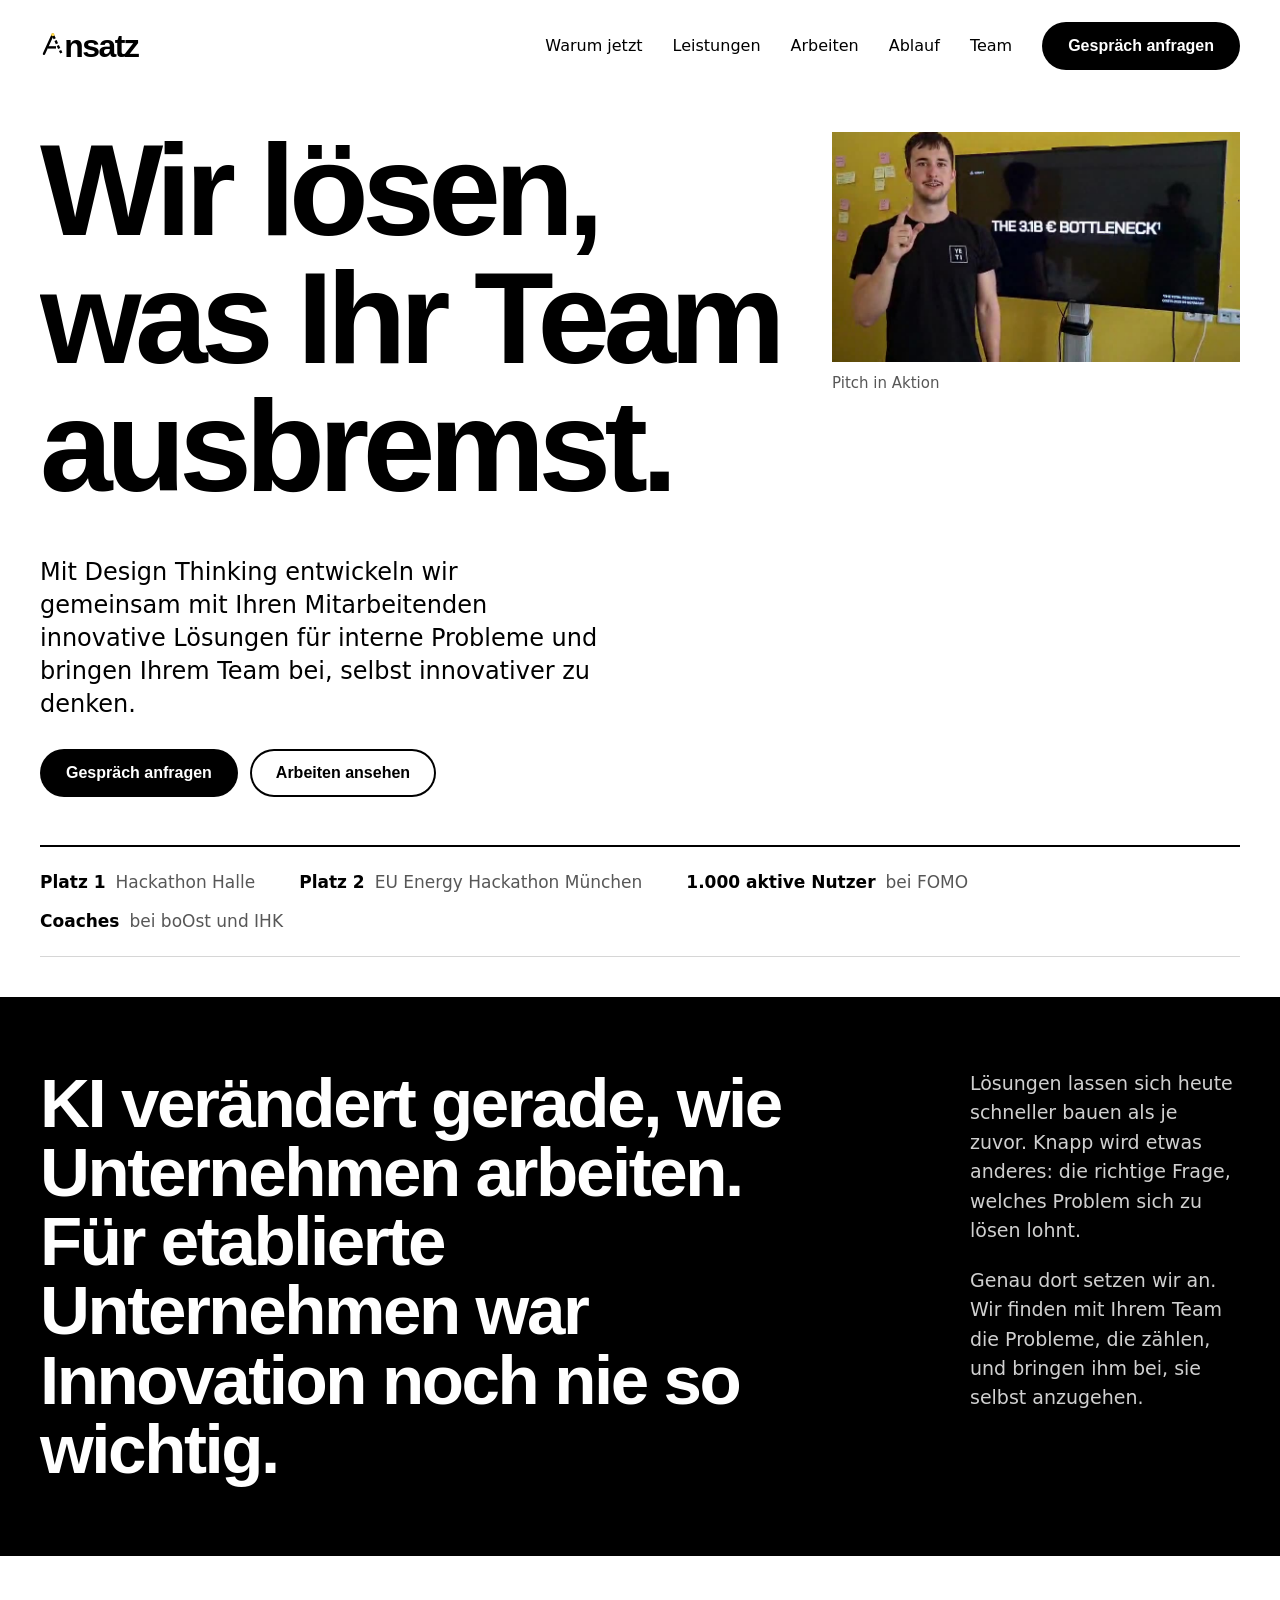
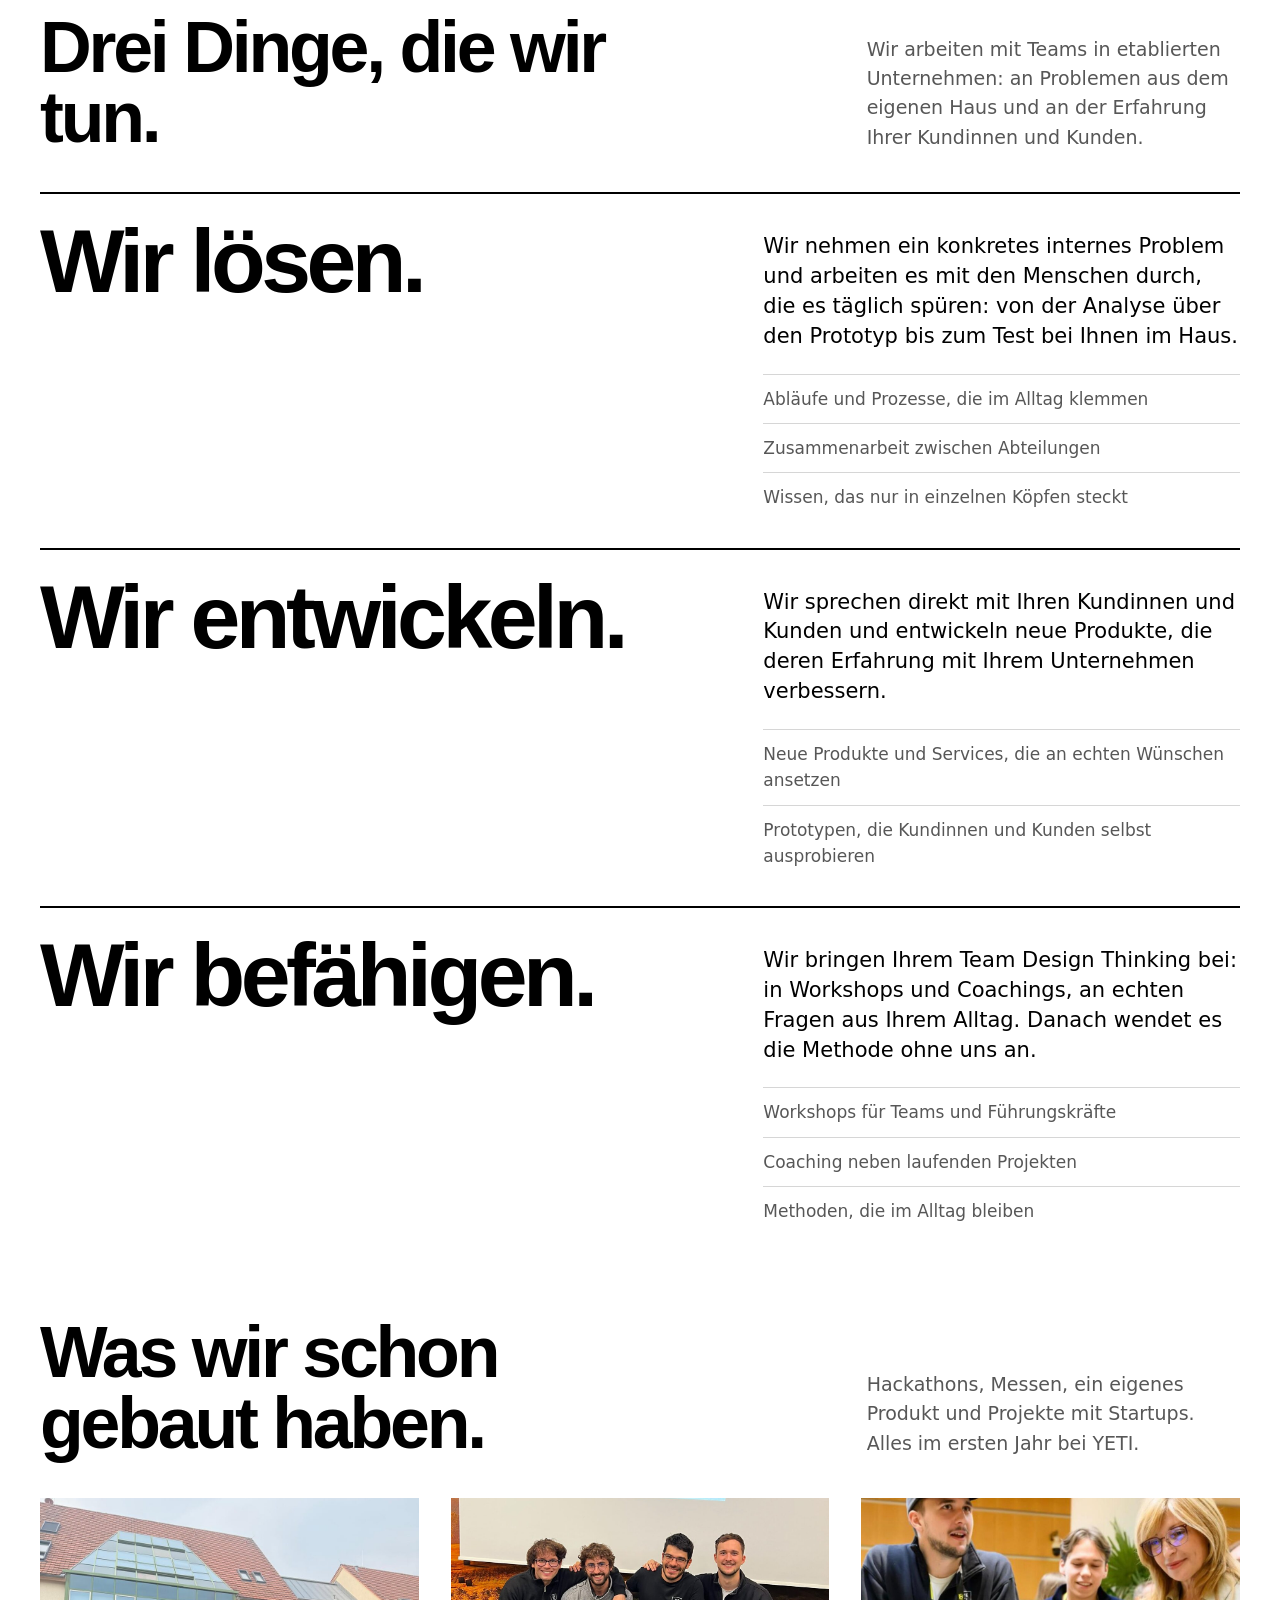
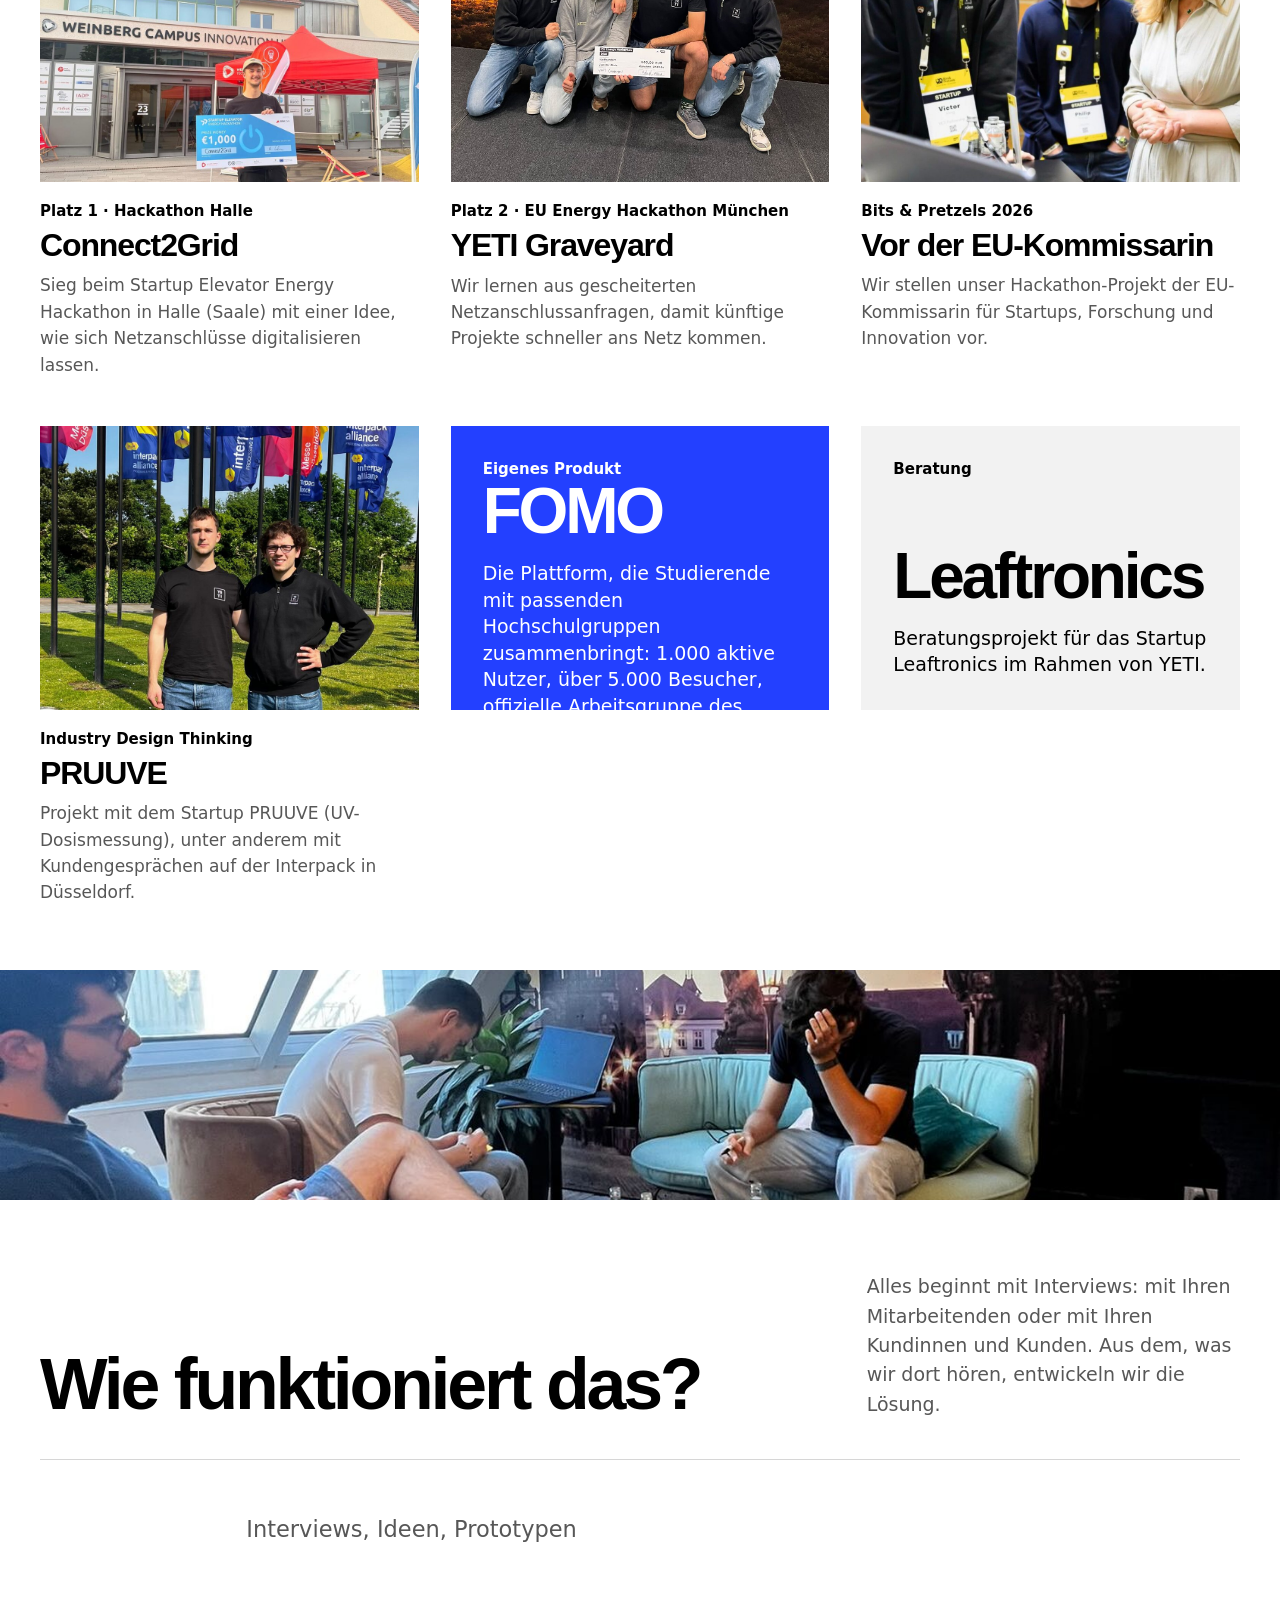
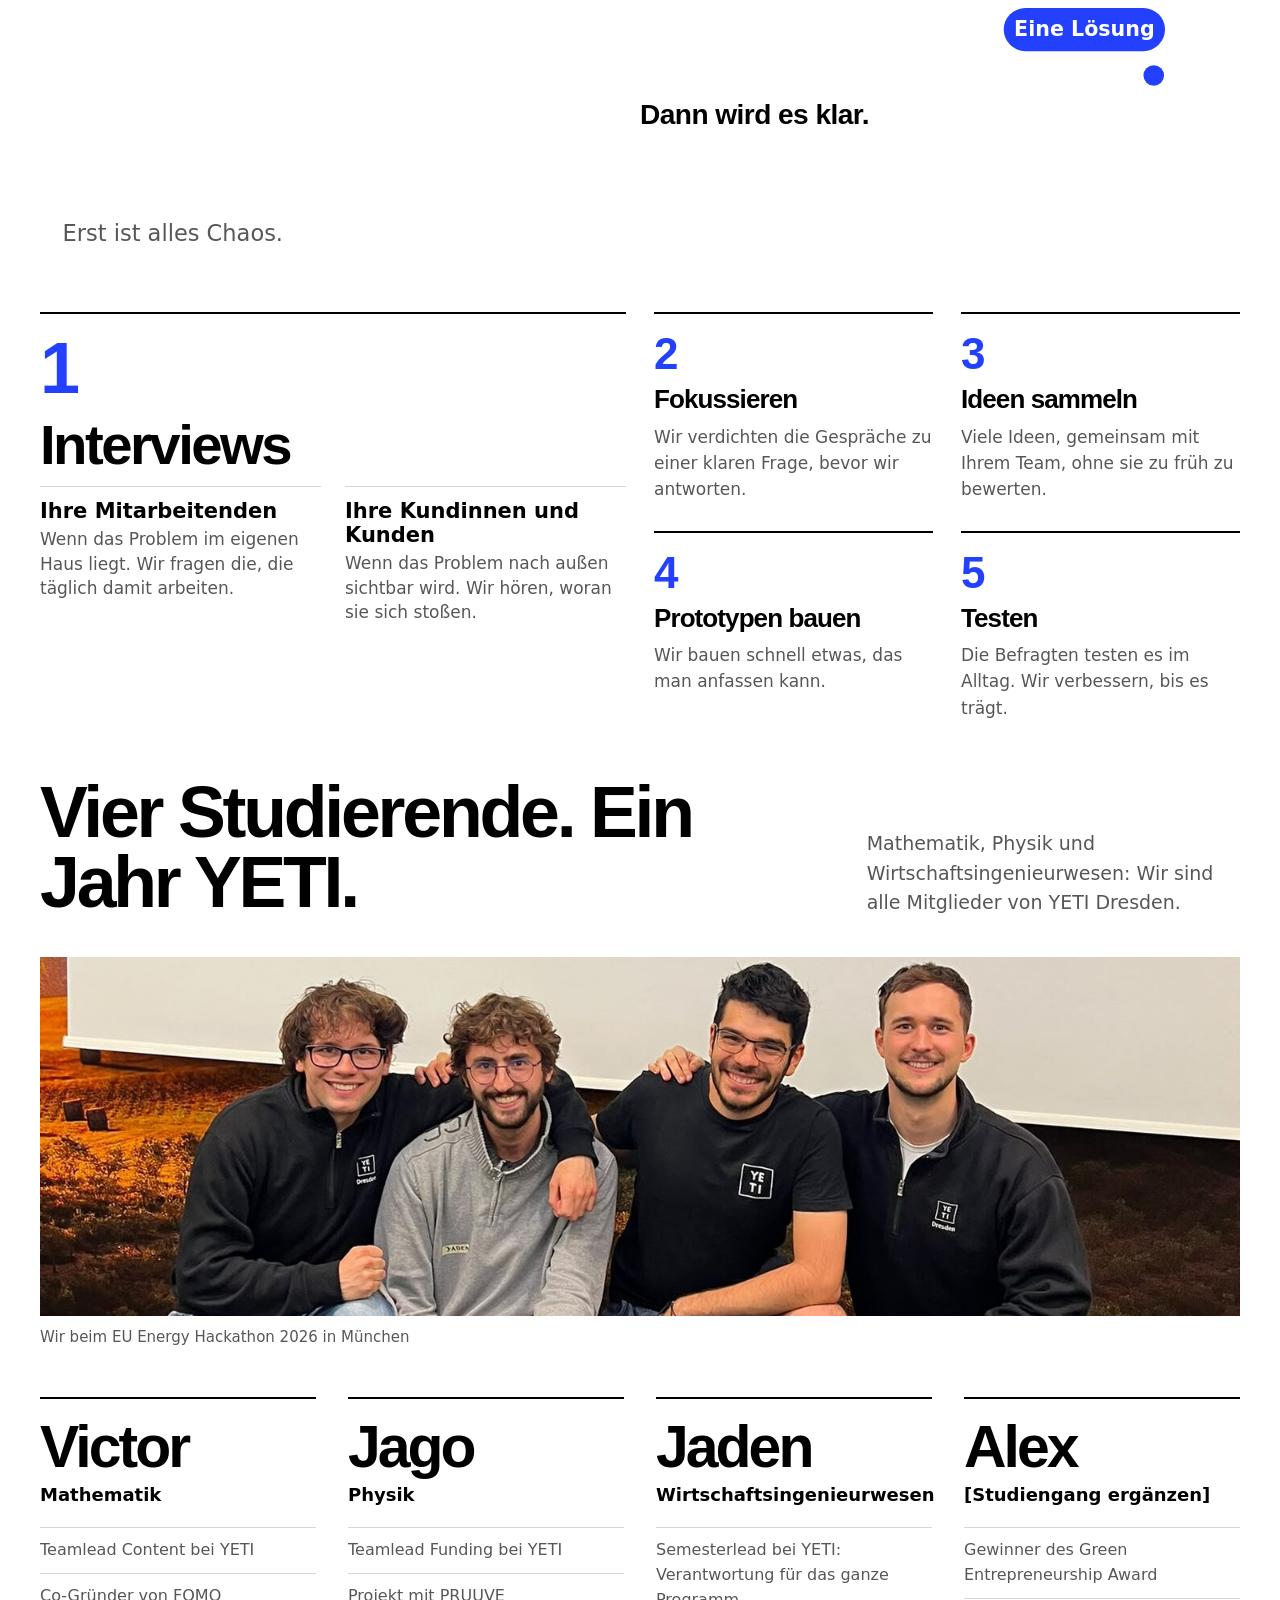
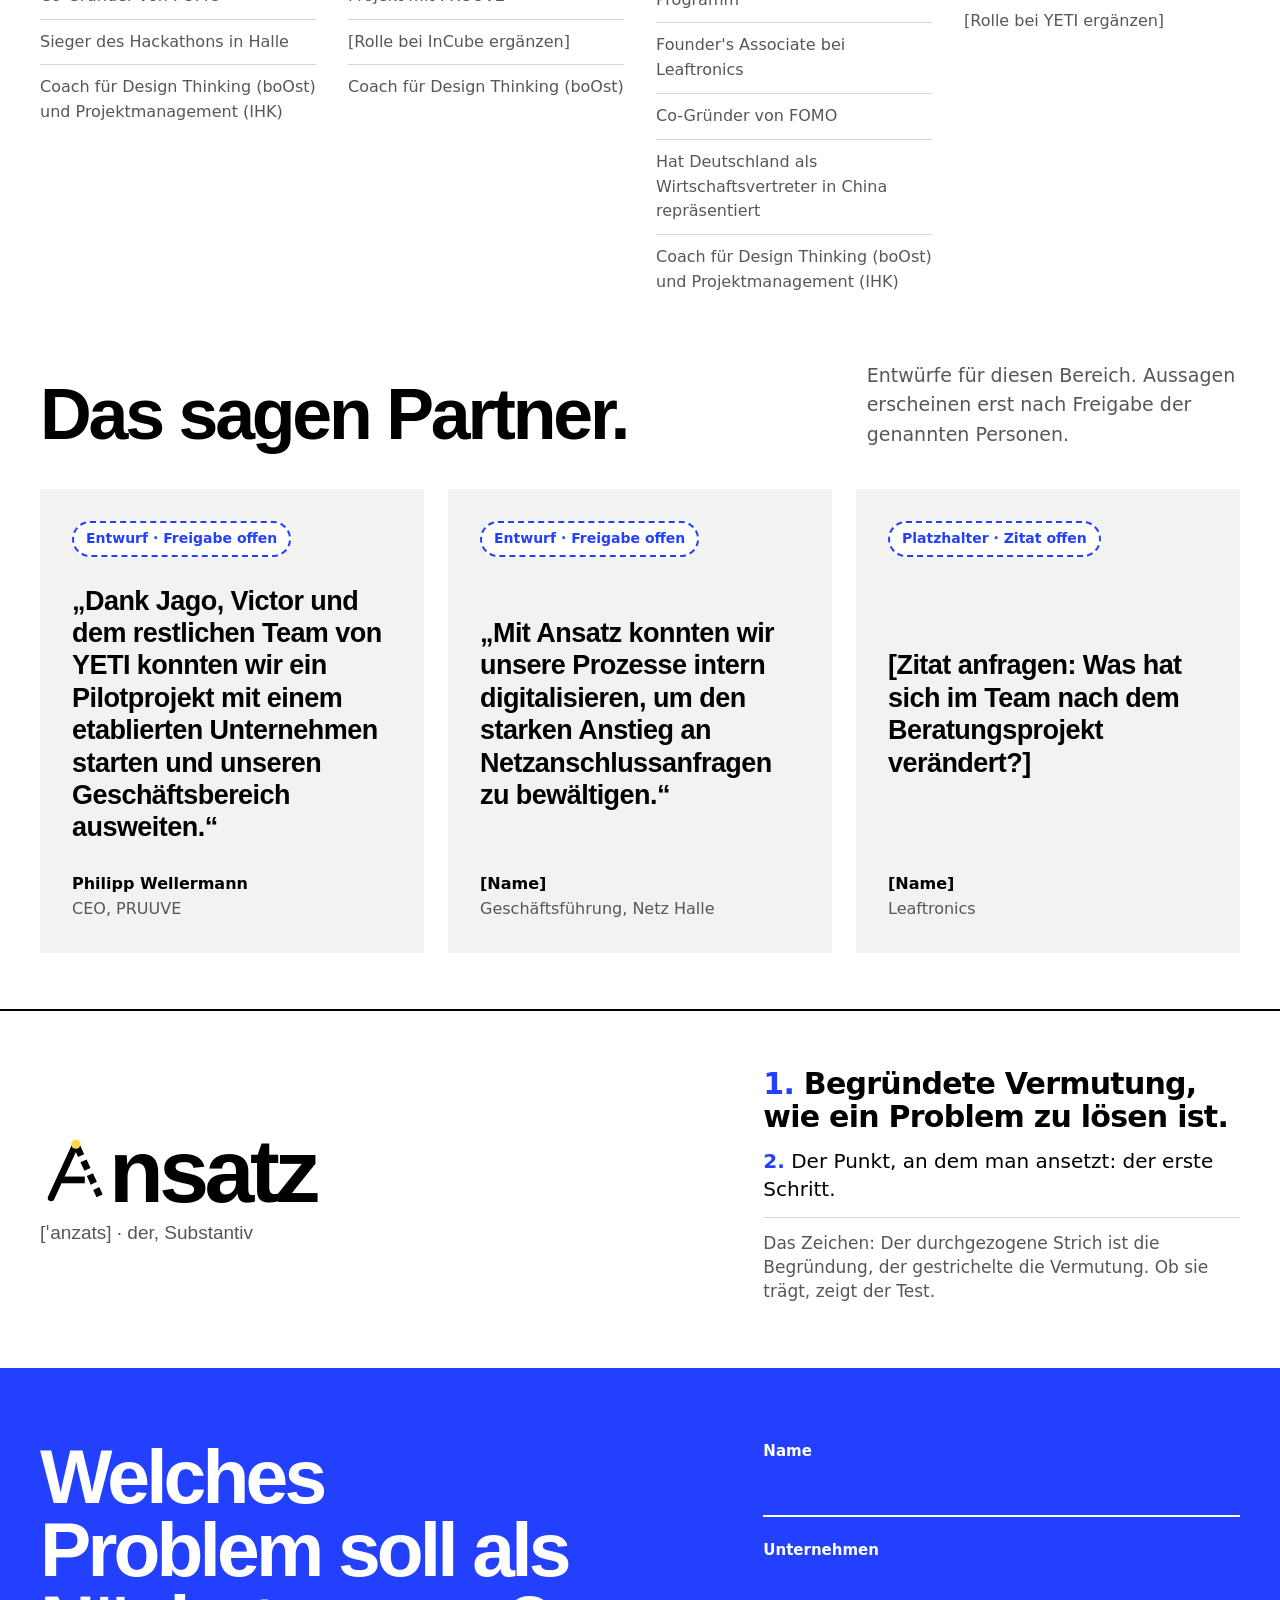
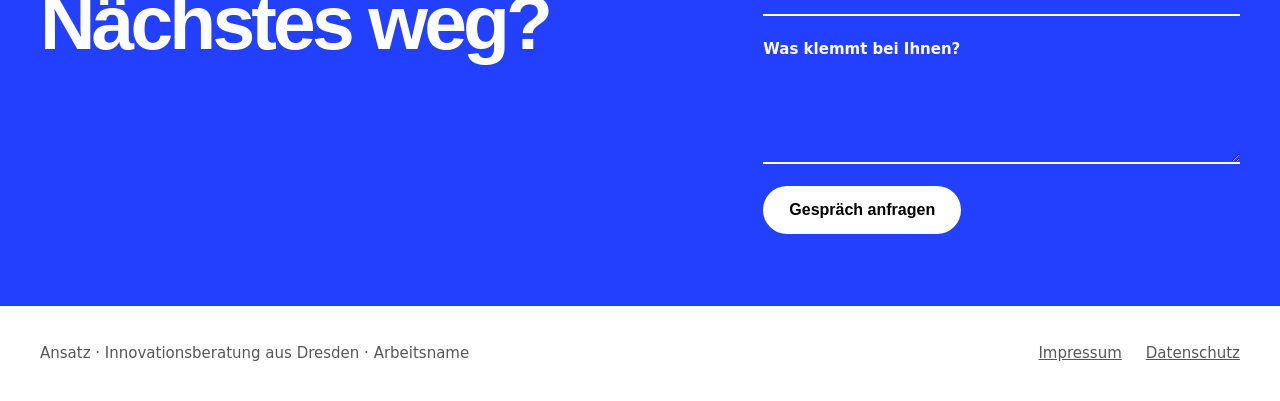
==== index.html @ 710c9a83 "Zurück zum schlichten Look, Skizze zeichnet sich weiter beim Scrollen Karopapier, farbige Notizzette" ====
<!doctype html>
<html lang="de">
<head>
<meta charset="utf-8">
<meta name="viewport" content="width=device-width, initial-scale=1">
<title>Ansatz · Innovationsberatung aus Dresden</title>
<meta name="description" content="Mit Design Thinking entwickeln wir gemeinsam mit Ihren Mitarbeitenden innovative Lösungen für interne Probleme und bringen Ihrem Team bei, selbst innovativer zu denken.">
<meta name="theme-color" content="#ffffff">
<meta property="og:type" content="website">
<meta property="og:locale" content="de_DE">
<meta property="og:title" content="Ansatz · Wir lösen, was Ihr Team ausbremst.">
<meta property="og:description" content="Innovationsberatung aus Dresden: Design Thinking an Ihren eigenen Problemen, gemeinsam mit Ihrem Team.">
<link rel="icon" href="favicon.svg" type="image/svg+xml">
<link rel="preload" href="fonts/bricolage-grotesque-latin.woff2" as="font" type="font/woff2" crossorigin>
<link rel="preload" href="fonts/instrument-sans-latin.woff2" as="font" type="font/woff2" crossorigin>
<link rel="stylesheet" href="css/style.css">
<script>document.documentElement.classList.add('js')</script>
</head>
<body class="a">

<header class="a-wrap a-head">
<a class="a-logo" href="#top" aria-label="Ansatz, zum Seitenanfang"><svg viewBox="0 0 64 64" fill="none" stroke="currentColor" stroke-width="6" stroke-linejoin="round" aria-hidden="true"><path d="M32 9 10 57" stroke-linecap="round"/><path d="M33.2 11.6 53.2 55.2" stroke-dasharray="8.4 5.2"/><path d="M19.5 41H40"/><circle cx="32" cy="9" r="4.2" fill="#FFD84A" stroke="none"/></svg>nsatz</a>
<nav class="a-nav" aria-label="Hauptnavigation">
<a class="t" href="#warum-jetzt">Warum jetzt</a>
<a class="t" href="#leistungen">Leistungen</a>
<a class="t" href="#arbeiten">Arbeiten</a>
<a class="t" href="#methode">Ablauf</a>
<a class="t" href="#team">Team</a>
<a class="a-btn" href="#kontakt">Gespräch anfragen</a>
</nav>
</header>

<main id="top">
<section class="a-wrap a-hero">
<h1><span><b>Wir lösen,</b></span><span><b>was Ihr Team</b></span><span><b>ausbremst.</b></span></h1>
<div class="a-hero-row">
<div class="a-hero-copy">
<p>Mit Design Thinking entwickeln wir gemeinsam mit Ihren Mitarbeitenden innovative Lösungen für interne Probleme und bringen Ihrem Team bei, selbst innovativer zu denken.</p>
<div class="a-btns">
<a class="a-btn" href="#kontakt">Gespräch anfragen</a>
<a class="a-btn o" href="#arbeiten">Arbeiten ansehen</a>
</div>
</div>
<figure class="a-hero-media">
<video autoplay muted loop playsinline preload="metadata" poster="media/pitch-poster.jpg" width="848" height="478" aria-label="Kurzer Ausschnitt aus einem Pitch"><source src="media/pitch.mp4" type="video/mp4"></video>
<figcaption class="a-cap">Pitch in Aktion</figcaption>
</figure>
</div>
</section>

<div class="a-wrap">
<ul class="a-proof">
<li><b>Platz 1</b><span>Hackathon Halle</span></li>
<li><b>Platz 2</b><span>EU Energy Hackathon München</span></li>
<li><b>1.000 aktive Nutzer</b><span>bei FOMO</span></li>
<li><b>Coaches</b><span>bei boOst und IHK</span></li>
</ul>
</div>

<section class="a-now" id="warum-jetzt">
<div class="a-wrap a-now-grid">
<h2>KI verändert gerade, wie Unternehmen arbeiten. Für etablierte Unternehmen war Innovation noch nie so wichtig.</h2>
<div class="a-now-side">
<p>Lösungen lassen sich heute schneller bauen als je zuvor. Knapp wird etwas anderes: die richtige Frage, welches Problem sich zu lösen lohnt.</p>
<p>Genau dort setzen wir an. Wir finden mit Ihrem Team die Probleme, die zählen, und bringen ihm bei, sie selbst anzugehen.</p>
</div>
</div>
</section>

<section class="a-wrap a-sec" id="leistungen">
<div class="a-sec-head">
<h2>Drei Dinge, die wir tun.</h2>
<p>Wir arbeiten mit Teams in etablierten Unternehmen: an Problemen aus dem eigenen Haus und an der Erfahrung Ihrer Kundinnen und Kunden.</p>
</div>
<div class="a-row">
<h3>Wir lösen.</h3>
<div>
<p>Wir nehmen ein konkretes internes Problem und arbeiten es mit den Menschen durch, die es täglich spüren: von der Analyse über den Prototyp bis zum Test bei Ihnen im Haus.</p>
<ul>
<li>Abläufe und Prozesse, die im Alltag klemmen</li>
<li>Zusammenarbeit zwischen Abteilungen</li>
<li>Wissen, das nur in einzelnen Köpfen steckt</li>
</ul>
</div>
</div>
<div class="a-row">
<h3>Wir entwickeln.</h3>
<div>
<p>Wir sprechen direkt mit Ihren Kundinnen und Kunden und entwickeln neue Produkte, die deren Erfahrung mit Ihrem Unternehmen verbessern.</p>
<ul>
<li>Neue Produkte und Services, die an echten Wünschen ansetzen</li>
<li>Prototypen, die Kundinnen und Kunden selbst ausprobieren</li>
</ul>
</div>
</div>
<div class="a-row">
<h3>Wir befähigen.</h3>
<div>
<p>Wir bringen Ihrem Team Design Thinking bei: in Workshops und Coachings, an echten Fragen aus Ihrem Alltag. Danach wendet es die Methode ohne uns an.</p>
<ul>
<li>Workshops für Teams und Führungskräfte</li>
<li>Coaching neben laufenden Projekten</li>
<li>Methoden, die im Alltag bleiben</li>
</ul>
</div>
</div>
</section>

<section class="a-wrap a-sec" id="arbeiten">
<div class="a-sec-head">
<h2>Was wir schon gebaut haben.</h2>
<p>Hackathons, Messen, ein eigenes Produkt und Projekte mit Startups. Alles im ersten Jahr bei YETI.</p>
</div>
<div class="a-work">
<article class="a-card">
<figure><img src="img/hackathon-halle.jpg" width="1000" height="1333" loading="lazy" alt="Teammitglied hält den Siegerscheck des Startup Elevator Energy Hackathon vor dem Weinberg Campus in Halle" style="object-position:50% 40%"></figure>
<span class="tag">Platz 1 · Hackathon Halle</span>
<h3>Connect2Grid</h3>
<p>Sieg beim Startup Elevator Energy Hackathon in Halle (Saale) mit einer Idee, wie sich Netzanschlüsse digitalisieren lassen.</p>
</article>
<article class="a-card">
<figure><img src="img/hackathon-muenchen.jpg" width="1200" height="1600" loading="lazy" alt="Das Team mit dem Scheck für den zweiten Platz beim EU Energy Hackathon 2026 in München" style="object-position:50% 88%"></figure>
<span class="tag">Platz 2 · EU Energy Hackathon München</span>
<h3>YETI Graveyard</h3>
<p>Wir lernen aus gescheiterten Netzanschlussanfragen, damit künftige Projekte schneller ans Netz kommen.</p>
</article>
<article class="a-card">
<figure><img src="img/eu-kommissarin.jpg" width="1100" height="1214" loading="lazy" alt="Zwei Teammitglieder erklären der EU-Kommissarin für Startups, Forschung und Innovation ihr Projekt an einem Laptop" style="object-position:50% 40%"></figure>
<span class="tag">Bits &amp; Pretzels 2026</span>
<h3>Vor der EU-Kommissarin</h3>
<p>Wir stellen unser Hackathon-Projekt der EU-Kommissarin für Startups, Forschung und Innovation vor.</p>
</article>
<article class="a-card">
<figure><img src="img/interpack.jpg" width="1000" height="1333" loading="lazy" alt="Zwei Teammitglieder in YETI-Kleidung vor den Fahnen der Interpack in Düsseldorf" style="object-position:50% 30%"></figure>
<span class="tag">Industry Design Thinking</span>
<h3>PRUUVE</h3>
<p>Projekt mit dem Startup PRUUVE (UV-Dosismessung), unter anderem mit Kundengesprächen auf der Interpack in Düsseldorf.</p>
</article>
<article class="a-tile c">
<span class="tag">Eigenes Produkt</span>
<div><h3>FOMO</h3><p>Die Plattform, die Studierende mit passenden Hochschulgruppen zusammenbringt: 1.000 aktive Nutzer, über 5.000 Besucher, offizielle Arbeitsgruppe des StuRa der TU Dresden.</p></div>
</article>
<article class="a-tile">
<span class="tag">Beratung</span>
<div><h3>Leaftronics</h3><p>Beratungsprojekt für das Startup Leaftronics im Rahmen von YETI.</p></div>
</article>
</div>
</section>

<div class="a-band"><img src="img/workshop.jpg" width="1500" height="1006" loading="lazy" alt="Workshop mit Haftnotizen an der Wand und Teammitgliedern auf Sofas in einem Raum mit großen Fenstern"></div>

<section class="a-wrap a-sec a-sec-method" id="methode">
<div class="a-sec-head">
<h2>Wie funktioniert das?</h2>
<p>Alles beginnt mit Interviews: mit Ihren Mitarbeitenden oder mit Ihren Kundinnen und Kunden. Aus dem, was wir dort hören, entwickeln wir die Lösung.</p>
</div>

<figure class="a-sketch" data-sketch>
<svg class="sk-wide" viewBox="0 0 1280 384" role="img" aria-label="Skizze: Ein verknäulter Strich wird zu einer geraden Linie. Erst ist alles Chaos, mit Interviews, Ideen und Prototypen wird es klar, am Ende steht eine Lösung.">
<text class="sk-label sk-fade" data-at="0.25" x="220" y="52">Interviews, Ideen, Prototypen</text>
<path class="sk-line" pathLength="100" d="M24 228.8C72 101 207 74 186 178.4S63 304.4 180 299S336 88.4 285 178.4S189 331.4 345 277.4S381 104.6 408 207.2C423 268.4 465 194.6 492 200L1188 200"/>
<text class="sk-label sk-fade" data-at="0.04" x="24" y="376">Erst ist alles Chaos.</text>
<text class="sk-label strong sk-fade" data-at="0.71" x="640" y="252">Dann wird es klar.</text>
<circle class="sk-tip" r="6.5" cx="24" cy="228.8"/>
<g class="sk-pill sk-fade" data-at="1"><rect x="1028" y="128" width="172" height="46" rx="23"/><text x="1114" y="158" text-anchor="middle">Eine Lösung</text></g>
<circle class="sk-dot sk-fade" data-at="1" cx="1188" cy="200" r="11"/>
</svg>
<svg class="sk-compact" viewBox="0 30 520 386" role="img" aria-label="Skizze: Ein verknäulter Strich wird zu einer geraden Linie. Erst ist alles Chaos, mit Interviews, Ideen und Prototypen wird es klar, am Ende steht eine Lösung.">
<text class="sk-label sk-fade" data-at="0.35" x="18" y="74">Interviews, Ideen, Prototypen</text>
<path class="sk-line" pathLength="100" d="M18 252C50 110 140 80 126 196S44 336 122 330S226 96 192 196S128 366 232 306S256 114 274 228C284 296 312 214 330 220L490 220"/>
<text class="sk-label sk-fade" data-at="0.04" x="18" y="404">Erst ist alles Chaos.</text>
<text class="sk-label strong sk-fade" data-at="0.9" x="320" y="270">Dann wird</text>
<text class="sk-label strong sk-fade" data-at="0.9" x="320" y="302">es klar.</text>
<circle class="sk-tip" r="6.5" cx="18" cy="252"/>
<g class="sk-pill sk-fade" data-at="1"><rect x="330" y="146" width="172" height="46" rx="23"/><text x="416" y="176" text-anchor="middle">Eine Lösung</text></g>
<circle class="sk-dot sk-fade" data-at="1" cx="490" cy="220" r="11"/>
</svg>
</figure>

<ol class="a-steps">
<li><i>1</i><h3>Interviews</h3>
<ul class="a-who">
<li><b>Ihre Mitarbeitenden</b><span>Wenn das Problem im eigenen Haus liegt. Wir fragen die, die täglich damit arbeiten.</span></li>
<li><b>Ihre Kundinnen und Kunden</b><span>Wenn das Problem nach außen sichtbar wird. Wir hören, woran sie sich stoßen.</span></li>
</ul></li>
<li><i>2</i><h3>Fokussieren</h3><p>Wir verdichten die Gespräche zu einer klaren Frage, bevor wir antworten.</p></li>
<li><i>3</i><h3>Ideen sammeln</h3><p>Viele Ideen, gemeinsam mit Ihrem Team, ohne sie zu früh zu bewerten.</p></li>
<li><i>4</i><h3>Prototypen bauen</h3><p>Wir bauen schnell etwas, das man anfassen kann.</p></li>
<li><i>5</i><h3>Testen</h3><p>Die Befragten testen es im Alltag. Wir verbessern, bis es trägt.</p></li>
</ol>
</section>

<section class="a-wrap a-sec" id="team">
<div class="a-sec-head">
<h2>Vier Studierende. Ein Jahr YETI.</h2>
<p>Mathematik, Physik und Wirtschaftsingenieurwesen: Wir sind alle Mitglieder von YETI Dresden.</p>
</div>
<figure class="a-team-photo">
<img src="img/team.jpg" width="1500" height="957" loading="lazy" alt="Vier Teammitglieder knien mit dem Scheck für den zweiten Platz vor der YETI-Projektion">
<figcaption class="a-cap">Wir beim EU Energy Hackathon 2026 in München</figcaption>
</figure>
<div class="a-team">
<article class="a-person">
<h3>Victor</h3><span class="f">Mathematik</span>
<ul><li>Teamlead Content bei YETI</li><li>Co-Gründer von FOMO</li><li>Sieger des Hackathons in Halle</li><li>Coach für Design Thinking (boOst) und Projektmanagement (IHK)</li></ul>
</article>
<article class="a-person">
<h3>Jago</h3><span class="f">Physik</span>
<ul><li>Teamlead Funding bei YETI</li><li>Projekt mit PRUUVE</li><li>[Rolle bei InCube ergänzen]</li><li>Coach für Design Thinking (boOst)</li></ul>
</article>
<article class="a-person">
<h3>Jaden</h3><span class="f">Wirtschaftsingenieurwesen</span>
<ul><li>Semesterlead bei YETI: Verantwortung für das ganze Programm</li><li>Founder's Associate bei Leaftronics</li><li>Co-Gründer von FOMO</li><li>Hat Deutschland als Wirtschaftsvertreter in China repräsentiert</li><li>Coach für Design Thinking (boOst) und Projektmanagement (IHK)</li></ul>
</article>
<article class="a-person">
<h3>Alex</h3><span class="f">[Studiengang ergänzen]</span>
<ul><li>Gewinner des Green Entrepreneurship Award</li><li>[Rolle bei YETI ergänzen]</li></ul>
</article>
</div>
</section>

<section class="a-wrap a-sec" id="stimmen">
<div class="a-sec-head">
<h2>Das sagen Partner.</h2>
<p>Entwürfe für diesen Bereich. Aussagen erscheinen erst nach Freigabe der genannten Personen.</p>
</div>
<div class="a-quotes">
<article class="a-q">
<span class="a-stamp">Entwurf · Freigabe offen</span>
<blockquote>„Dank Jago, Victor und dem restlichen Team von YETI konnten wir ein Pilotprojekt mit einem etablierten Unternehmen starten und unseren Geschäftsbereich ausweiten.“</blockquote>
<cite><b>Philipp Wellermann</b><br>CEO, PRUUVE</cite>
</article>
<article class="a-q">
<span class="a-stamp">Entwurf · Freigabe offen</span>
<blockquote>„Mit Ansatz konnten wir unsere Prozesse intern digitalisieren, um den starken Anstieg an Netzanschlussanfragen zu bewältigen.“</blockquote>
<cite><b>[Name]</b><br>Geschäftsführung, Netz Halle</cite>
</article>
<article class="a-q">
<span class="a-stamp">Platzhalter · Zitat offen</span>
<blockquote>[Zitat anfragen: Was hat sich im Team nach dem Beratungsprojekt verändert?]</blockquote>
<cite><b>[Name]</b><br>Leaftronics</cite>
</article>
</div>
</section>

<section class="a-wrap a-name" id="name">
<div class="a-name-head"><h2 aria-label="Ansatz"><svg viewBox="0 0 64 64" fill="none" stroke="currentColor" stroke-width="6" stroke-linejoin="round" aria-hidden="true"><path d="M32 9 10 57" stroke-linecap="round"/><path d="M33.2 11.6 53.2 55.2" stroke-dasharray="8.4 5.2"/><path d="M19.5 41H40"/><circle cx="32" cy="9" r="4.2" fill="#FFD84A" stroke="none"/></svg>nsatz<small>[ˈanzats] · der, Substantiv</small></h2></div>
<div class="a-name-def">
<p class="big"><b>1.</b> Begründete Vermutung, wie ein Problem zu lösen ist.</p>
<p><b>2.</b> Der Punkt, an dem man ansetzt: der erste Schritt.</p>
<p class="logo">Das Zeichen: Der durchgezogene Strich ist die Begründung, der gestrichelte die Vermutung. Ob sie trägt, zeigt der Test.</p>
</div>
</section>

<section class="a-cta" id="kontakt">
<div class="a-wrap a-cta-grid">
<h2>Welches Problem soll als Nächstes weg?</h2>
<form class="a-form" data-to="" novalidate>
<label>Name<input type="text" name="name" autocomplete="name" required></label>
<label>Unternehmen<input type="text" name="unternehmen" autocomplete="organization"></label>
<label>Was klemmt bei Ihnen?<textarea name="nachricht" required></textarea></label>
<button class="a-btn w" type="submit">Gespräch anfragen</button>
<p class="a-form-status" role="status" aria-live="polite"></p>
</form>
</div>
</section>
</main>

<footer class="a-wrap a-foot">
<span>Ansatz · Innovationsberatung aus Dresden · Arbeitsname</span>
<nav aria-label="Rechtliches"><a href="impressum.html">Impressum</a><a href="datenschutz.html">Datenschutz</a></nav>
</footer>

<script src="js/main.js" defer></script>
</body>
</html>
---- css/style.css ----
/* Schriften: lokal eingebunden (SIL Open Font License 1.1, siehe fonts/README.md) */
@font-face{font-family:'Bricolage Grotesque';font-style:normal;font-weight:500 800;font-display:swap;src:url(../fonts/bricolage-grotesque-latin-ext.woff2) format('woff2');unicode-range:U+0100-02BA,U+02BD-02C5,U+02C7-02CC,U+02CE-02D7,U+02DD-02FF,U+0304,U+0308,U+0329,U+1D00-1DBF,U+1E00-1E9F,U+1EF2-1EFF,U+2020,U+20A0-20AB,U+20AD-20C4,U+2113,U+2C60-2C7F,U+A720-A7FF}
@font-face{font-family:'Bricolage Grotesque';font-style:normal;font-weight:500 800;font-display:swap;src:url(../fonts/bricolage-grotesque-latin.woff2) format('woff2');unicode-range:U+0000-00FF,U+0131,U+0152-0153,U+02BB-02BC,U+02C6,U+02DA,U+02DC,U+0304,U+0308,U+0329,U+2000-206F,U+20AC,U+2122,U+2191,U+2193,U+2212,U+2215,U+FEFF,U+FFFD}
@font-face{font-family:'Instrument Sans';font-style:normal;font-weight:400 700;font-display:swap;src:url(../fonts/instrument-sans-latin-ext.woff2) format('woff2');unicode-range:U+0100-02BA,U+02BD-02C5,U+02C7-02CC,U+02CE-02D7,U+02DD-02FF,U+0304,U+0308,U+0329,U+1D00-1DBF,U+1E00-1E9F,U+1EF2-1EFF,U+2020,U+20A0-20AB,U+20AD-20C4,U+2113,U+2C60-2C7F,U+A720-A7FF}
@font-face{font-family:'Instrument Sans';font-style:normal;font-weight:400 700;font-display:swap;src:url(../fonts/instrument-sans-latin.woff2) format('woff2');unicode-range:U+0000-00FF,U+0131,U+0152-0153,U+02BB-02BC,U+02C6,U+02DA,U+02DC,U+0304,U+0308,U+0329,U+2000-206F,U+20AC,U+2122,U+2191,U+2193,U+2212,U+2215,U+FEFF,U+FFFD}

html{scroll-behavior:smooth;-webkit-text-size-adjust:100%;text-size-adjust:100%}
@media (prefers-reduced-motion:reduce){html{scroll-behavior:auto}}
body{margin:0;background:#fff}

.a{--accent:#2340FF;--grey:#575757;--line:#D6D6D6;--soft:#F2F2F2;font-family:'Instrument Sans',system-ui,sans-serif;font-size:18px;line-height:1.55;color:#000;background:#fff;-webkit-font-smoothing:antialiased;-moz-osx-font-smoothing:grayscale}
.a *{box-sizing:border-box}
.a img,.a video{max-width:100%}
.a h1,.a h2,.a h3,.a h4{font-family:'Bricolage Grotesque','Instrument Sans',sans-serif;margin:0;letter-spacing:-.035em}
.a p,.a ul,.a figure,.a blockquote{margin:0}
.a a{color:inherit}
.a ::selection{background:var(--accent);color:#fff}

.a-wrap{max-width:1360px;margin:0 auto;padding-inline:40px}
.a-head{display:flex;align-items:center;justify-content:space-between;gap:24px;padding-block:22px}
.a .a-logo{display:inline-flex;align-items:baseline;gap:0;font:800 32px/1 'Bricolage Grotesque',sans-serif;letter-spacing:-.05em;text-decoration:none}
.a-logo svg{display:block;color:#000;height:.8em;width:.8em;margin:0 -.04em -.05em 0}
.a-nav{display:flex;align-items:center;gap:30px;font-size:16px}
.a .a-nav a{text-decoration:none}
.a .a-nav a.t:hover{text-decoration:underline;text-underline-offset:5px}

.a .a-btn{display:inline-flex;align-items:center;justify-content:center;min-height:48px;padding:0 26px;border-radius:999px;background:#000;color:#fff;font:600 16px 'Instrument Sans',sans-serif;text-decoration:none;border:0;cursor:pointer;transition:background .2s,color .2s}
.a .a-btn:hover{background:var(--accent)}
.a .a-btn.o{background:transparent;color:#000;box-shadow:inset 0 0 0 2px #000}
.a .a-btn.o:hover{background:#000;color:#fff}
.a .a-btn.w{background:#fff;color:#000}
.a .a-btn.w:hover{background:#000;color:#fff}
.a a:focus-visible,.a button:focus-visible,.a input:focus-visible,.a textarea:focus-visible{outline:3px solid var(--accent);outline-offset:3px}
.a-cta a:focus-visible,.a-cta button:focus-visible,.a-cta input:focus-visible,.a-cta textarea:focus-visible{outline-color:#fff}

/* Hero */
.a-hero{padding-block:40px 48px;display:grid;grid-template-columns:minmax(0,1fr) minmax(280px,34%);column-gap:48px;align-items:start}
.a-hero h1{grid-column:1;grid-row:1;font-weight:800;font-size:clamp(54px,10.2vw,158px);line-height:.9;letter-spacing:-.05em}
.a-hero h1 span{display:block;overflow:hidden;padding-bottom:.08em}
.a-hero h1 b{display:block;font-weight:800;animation:a-rise 1s cubic-bezier(.2,.8,.2,1) both}
.a-hero h1 span:nth-child(2) b{animation-delay:.12s}
.a-hero h1 span:nth-child(3) b{animation-delay:.24s}
@keyframes a-rise{from{transform:translateY(105%)}to{transform:none}}
@media (prefers-reduced-motion:reduce){.a-hero h1 b{animation:none}}
.a-hero-row{display:contents}
.a-hero-copy{grid-column:1;grid-row:2;margin-top:40px;display:flex;flex-direction:column;gap:28px;max-width:560px}
.a-hero-copy p{font-size:24px;line-height:1.38}
.a-btns{display:flex;flex-wrap:wrap;gap:12px}
.a-hero-media{grid-column:2;grid-row:1;margin-top:14px}
.a-hero-media video{display:block;width:100%;height:auto;aspect-ratio:16/9;object-fit:cover;background:#000}
.a-cap{margin-top:10px;font-size:15px;color:var(--grey)}

.a-proof{list-style:none;padding:22px 0;margin:0;display:flex;flex-wrap:wrap;gap:12px 44px;border-top:2px solid #000;border-bottom:1px solid var(--line);font-size:17px}
.a-proof li{display:flex;gap:10px;flex-wrap:wrap}
.a-proof b{font-weight:700}
.a-proof span{color:var(--grey)}

/* Warum jetzt */
.a-now{background:#000;color:#fff;padding:72px 0;margin-top:40px}
.a-now-grid{display:grid;grid-template-columns:repeat(12,minmax(0,1fr));gap:40px;align-items:start}
.a-now h2{grid-column:1/span 8;font-weight:700;font-size:clamp(38px,5.4vw,82px);line-height:1}
.a-now-side{grid-column:10/span 3;display:flex;flex-direction:column;gap:20px;font-size:19px;color:#D0D0D0}

/* Abschnitte */
.a-sec{padding-block:56px 0}
.a-sec h2{font-weight:800;font-size:clamp(40px,5.6vw,88px);line-height:.98;letter-spacing:-.045em}
.a-sec-head{display:grid;grid-template-columns:repeat(12,minmax(0,1fr));gap:40px;margin-bottom:40px;align-items:end}
.a-sec-head h2{grid-column:1/span 7}
.a-sec-head p{grid-column:9/span 4;color:var(--grey);font-size:19px}

.a-row{display:grid;grid-template-columns:repeat(12,minmax(0,1fr));gap:40px;padding:26px 0;border-top:2px solid #000;align-items:start}
.a-row h3{grid-column:1/span 7;font-weight:800;font-size:clamp(52px,7vw,104px);line-height:.92;letter-spacing:-.05em;transition:color .2s}
.a-row:hover h3{color:var(--accent)}
.a-row div{grid-column:8/span 5;display:flex;flex-direction:column;gap:22px;padding-top:12px}
.a-row p{font-size:21px;line-height:1.42}
.a-row ul{list-style:none;padding:0;display:grid;gap:0;font-size:17px;color:var(--grey)}
.a-row li{padding:11px 0;border-top:1px solid var(--line)}

/* Arbeiten */
.a-work{display:grid;grid-template-columns:repeat(3,minmax(0,1fr));gap:48px 32px}
.a-card figure,.a-tile{aspect-ratio:4/3;overflow:hidden;background:var(--soft)}
.a-card img{width:100%;height:100%;object-fit:cover;display:block;transition:transform .6s}
.a-card:hover img{transform:scale(1.03)}
.a-card .tag{display:block;font-weight:600;font-size:15px;margin:18px 0 6px}
.a-card h3{font-size:32px;line-height:1.04;font-weight:700;margin-bottom:10px}
.a-card p{color:var(--grey);font-size:17px;max-width:40ch}
.a-tile{padding:32px;display:flex;flex-direction:column;justify-content:space-between}
.a-tile h3{font-weight:800;font-size:clamp(44px,5vw,76px);line-height:.95;letter-spacing:-.05em}
.a-tile p{font-size:19px;line-height:1.4;max-width:30ch;margin-top:18px}
.a-tile.c{background:var(--accent);color:#fff}
.a-tile .tag{font-weight:600;font-size:15px}

.a-band{margin-top:64px;height:clamp(200px,18vw,260px);overflow:hidden;background:var(--soft)}
.a-band img{width:100%;height:100%;object-fit:cover;object-position:50% 45%;display:block}

/* Ablauf */
.a-sec-method{padding-top:72px}
.a-steps{display:grid;grid-template-columns:repeat(12,minmax(0,1fr));gap:28px;list-style:none;padding:0;margin:0}
.a-steps>li{grid-column:span 3;border-top:2px solid #000;padding-top:18px;display:flex;flex-direction:column;gap:10px}
.a-steps>li:first-child{grid-column:1/span 6;grid-row:span 2;gap:14px}
.a-steps i{font:800 44px/1 'Bricolage Grotesque',sans-serif;letter-spacing:-.05em;font-style:normal;color:var(--accent)}
.a-steps>li:first-child i{font-size:72px}
.a-steps h3{font-size:26px;font-weight:700;line-height:1.05}
.a-steps>li:first-child h3{font-size:clamp(40px,4.4vw,64px);font-weight:800;line-height:.95;letter-spacing:-.045em}
.a-steps p{color:var(--grey);font-size:17px}
.a-who{list-style:none;padding:0;display:grid;grid-template-columns:repeat(2,minmax(0,1fr));gap:24px}
.a-who li{border-top:1px solid var(--line);padding-top:12px;display:flex;flex-direction:column;gap:4px}
.a-who b{font-weight:700;font-size:21px;line-height:1.15}
.a-who span{color:var(--grey);font-size:17px;line-height:1.45}

/* Skizze: vom Knäuel zur Linie (aus Entwurf D übernommen) */
.a .a-sketch{margin:8px 0 56px;padding:28px 0 8px;border-top:1px solid var(--line)}
.a-sketch svg{display:block;width:100%;height:auto;overflow:visible}
.a-sketch .sk-compact{display:none;max-width:520px}
.sk-line{fill:none;stroke:#000;stroke-width:4.5;stroke-linecap:round;stroke-linejoin:round}
.sk-dot{fill:var(--accent)}
.sk-label{font-family:'Instrument Sans',system-ui,sans-serif;font-size:24px;fill:var(--grey)}
.sk-label.strong{fill:#000;font-weight:600;font-family:'Bricolage Grotesque','Instrument Sans',sans-serif;font-size:30px;letter-spacing:-.02em}
.sk-pill rect{fill:var(--accent)}
.sk-pill text{fill:#fff;font:600 22px 'Instrument Sans',system-ui,sans-serif}
.sk-tip{fill:#000;opacity:0}
/* Beim Scrollen: js/main.js setzt die Länge des Strichs, Beschriftungen erscheinen, sobald der Strich sie erreicht */
.sk-scroll .sk-line{stroke-dasharray:100 102}
.sk-scroll .sk-fade{opacity:0;transition:opacity .35s ease}
.sk-scroll .sk-fade.on{opacity:1}
.sk-scroll .sk-pill{transform-box:fill-box;transform-origin:center;transform:translateY(8px) scale(.92);transition:opacity .35s ease,transform .45s cubic-bezier(.3,1.6,.5,1)}
.sk-scroll .sk-pill.on{transform:none}

/* Team */
.a .a-team-photo{margin-bottom:48px}
.a-team-photo img{display:block;width:100%;height:clamp(220px,28vw,400px);object-fit:cover;object-position:50% 12%}
.a-team{display:grid;grid-template-columns:repeat(4,minmax(0,1fr));gap:32px}
.a-person{border-top:2px solid #000;padding-top:20px;display:flex;flex-direction:column;gap:6px}
.a-person h3{font-weight:800;font-size:clamp(44px,4.6vw,68px);line-height:.95;letter-spacing:-.05em}
.a-person .f{font-weight:600;font-size:18px;margin-bottom:12px}
.a-person ul{list-style:none;padding:0;display:grid;font-size:16px;color:var(--grey)}
.a-person li{padding:10px 0;border-top:1px solid var(--line)}

/* Stimmen */
.a-quotes{display:grid;grid-template-columns:repeat(3,minmax(0,1fr));gap:24px}
.a-q{background:var(--soft);padding:32px;display:flex;flex-direction:column;gap:28px;justify-content:space-between}
.a-q blockquote{font:600 27px/1.2 'Bricolage Grotesque',sans-serif;letter-spacing:-.02em}
.a-q cite{display:block;font-style:normal;font-size:16px;color:var(--grey)}
.a-q cite b{color:#000;font-weight:600}
.a-stamp{align-self:flex-start;font-size:14px;font-weight:600;padding:5px 12px;border:2px dashed var(--accent);color:var(--accent);border-radius:999px;background:#fff}

/* Name */
.a-name{display:grid;grid-template-columns:repeat(12,minmax(0,1fr));gap:40px;padding-top:56px;align-items:center;border-top:2px solid #000;margin-top:56px}
.a-name-head{grid-column:1/span 6;display:flex;align-items:center;gap:28px}
.a-name h2 svg{display:inline-block;height:.8em;width:.8em;vertical-align:baseline;margin:0 -.03em -.05em 0;color:#000}
.a-name h2{font-weight:800;font-size:clamp(56px,7vw,104px);line-height:.92;letter-spacing:-.05em}
.a-name h2 small{display:block;font-size:19px;font-weight:500;letter-spacing:0;color:var(--grey);margin-top:12px}
.a-name-def{grid-column:8/span 5;display:flex;flex-direction:column;gap:14px;font-size:20px;line-height:1.4}
.a-name-def .big{font-size:30px;font-weight:700;line-height:1.1;letter-spacing:-.025em}
.a-name-def b{font-weight:800;color:var(--accent)}
.a-name-def .logo{color:var(--grey);font-size:17px;border-top:1px solid var(--line);padding-top:14px}

/* Kontakt */
.a-cta{background:var(--accent);color:#fff;padding:72px 0;margin-top:64px}
.a-cta-grid{display:grid;grid-template-columns:repeat(12,minmax(0,1fr));gap:40px;align-items:start}
.a-cta h2{grid-column:1/span 6;font-weight:800;font-size:clamp(42px,6vw,96px);line-height:.95;letter-spacing:-.05em}
.a-form{grid-column:8/span 5;display:flex;flex-direction:column;gap:22px}
.a-form label{display:flex;flex-direction:column;gap:6px;font-size:15px;font-weight:600}
.a-form input,.a-form textarea{width:100%;min-height:48px;background:transparent;border:0;border-bottom:2px solid #fff;color:#fff;font:400 20px 'Instrument Sans',sans-serif;padding:10px 0;border-radius:0}
.a-form textarea{min-height:96px;resize:vertical}
.a-form .a-btn{align-self:flex-start}
.a-form-status{font-size:16px;min-height:1.5em}
.a-form-status:empty{display:none}

.a-foot{display:flex;flex-wrap:wrap;justify-content:space-between;gap:16px;padding-block:36px;font-size:15px;color:var(--grey)}
.a-foot nav{display:flex;gap:24px}

/* Unterseiten (Impressum, Datenschutz) */
.a-legal{padding-block:48px 72px;max-width:820px}
.a-legal h1{font-weight:800;font-size:clamp(44px,7vw,88px);line-height:.95;letter-spacing:-.05em;margin-bottom:40px}
.a-legal h2{font-size:28px;font-weight:700;line-height:1.1;margin:40px 0 12px}
.a-legal p,.a-legal ul{margin:0 0 14px}
.a-legal .note{border:2px dashed var(--accent);color:var(--accent);padding:14px 18px;font-weight:600;font-size:16px;margin-bottom:32px}

@media (max-width:1100px){
.a-hero{grid-template-columns:minmax(0,1fr)}
.a-hero-copy{grid-column:1;grid-row:2;margin-top:32px}
.a .a-hero-media{grid-column:1;grid-row:3;margin-top:36px}
.a-now-grid,.a-sec-head,.a-row,.a-cta-grid{grid-template-columns:minmax(0,1fr);gap:28px}
.a-name{grid-template-columns:minmax(0,1fr);gap:24px}.a-name-head,.a-name-def{grid-column:auto}
.a-now h2,.a-now-side,.a-sec-head h2,.a-sec-head p,.a-row h3,.a-row div,.a-cta h2,.a-form{grid-column:auto}
.a-work,.a-team{grid-template-columns:repeat(2,minmax(0,1fr))}
.a-steps{grid-template-columns:repeat(2,minmax(0,1fr))}
.a-steps>li{grid-column:auto}
.a-steps>li:first-child{grid-column:1/-1;grid-row:auto}
.a-quotes{grid-template-columns:1fr}
}
@media (max-width:900px){
.a-sketch .sk-wide{display:none}
.a-sketch .sk-compact{display:block}
}
@media (max-width:760px){
.a-wrap{padding-inline:20px}
.a-nav a.t{display:none}
.a-hero{padding-top:24px}
.a-work,.a-team,.a-steps,.a-who{grid-template-columns:minmax(0,1fr)}
.a-steps>li:first-child{grid-column:auto}
.a-now,.a-cta{padding:80px 0}
.a-sec,.a-sec-method{padding-top:80px}
.a-band,.a-cta{margin-top:80px}
.a-hero-copy p{font-size:21px}
.a .a-logo{font-size:28px}
.a .a-nav .a-btn{padding:0 18px}
}
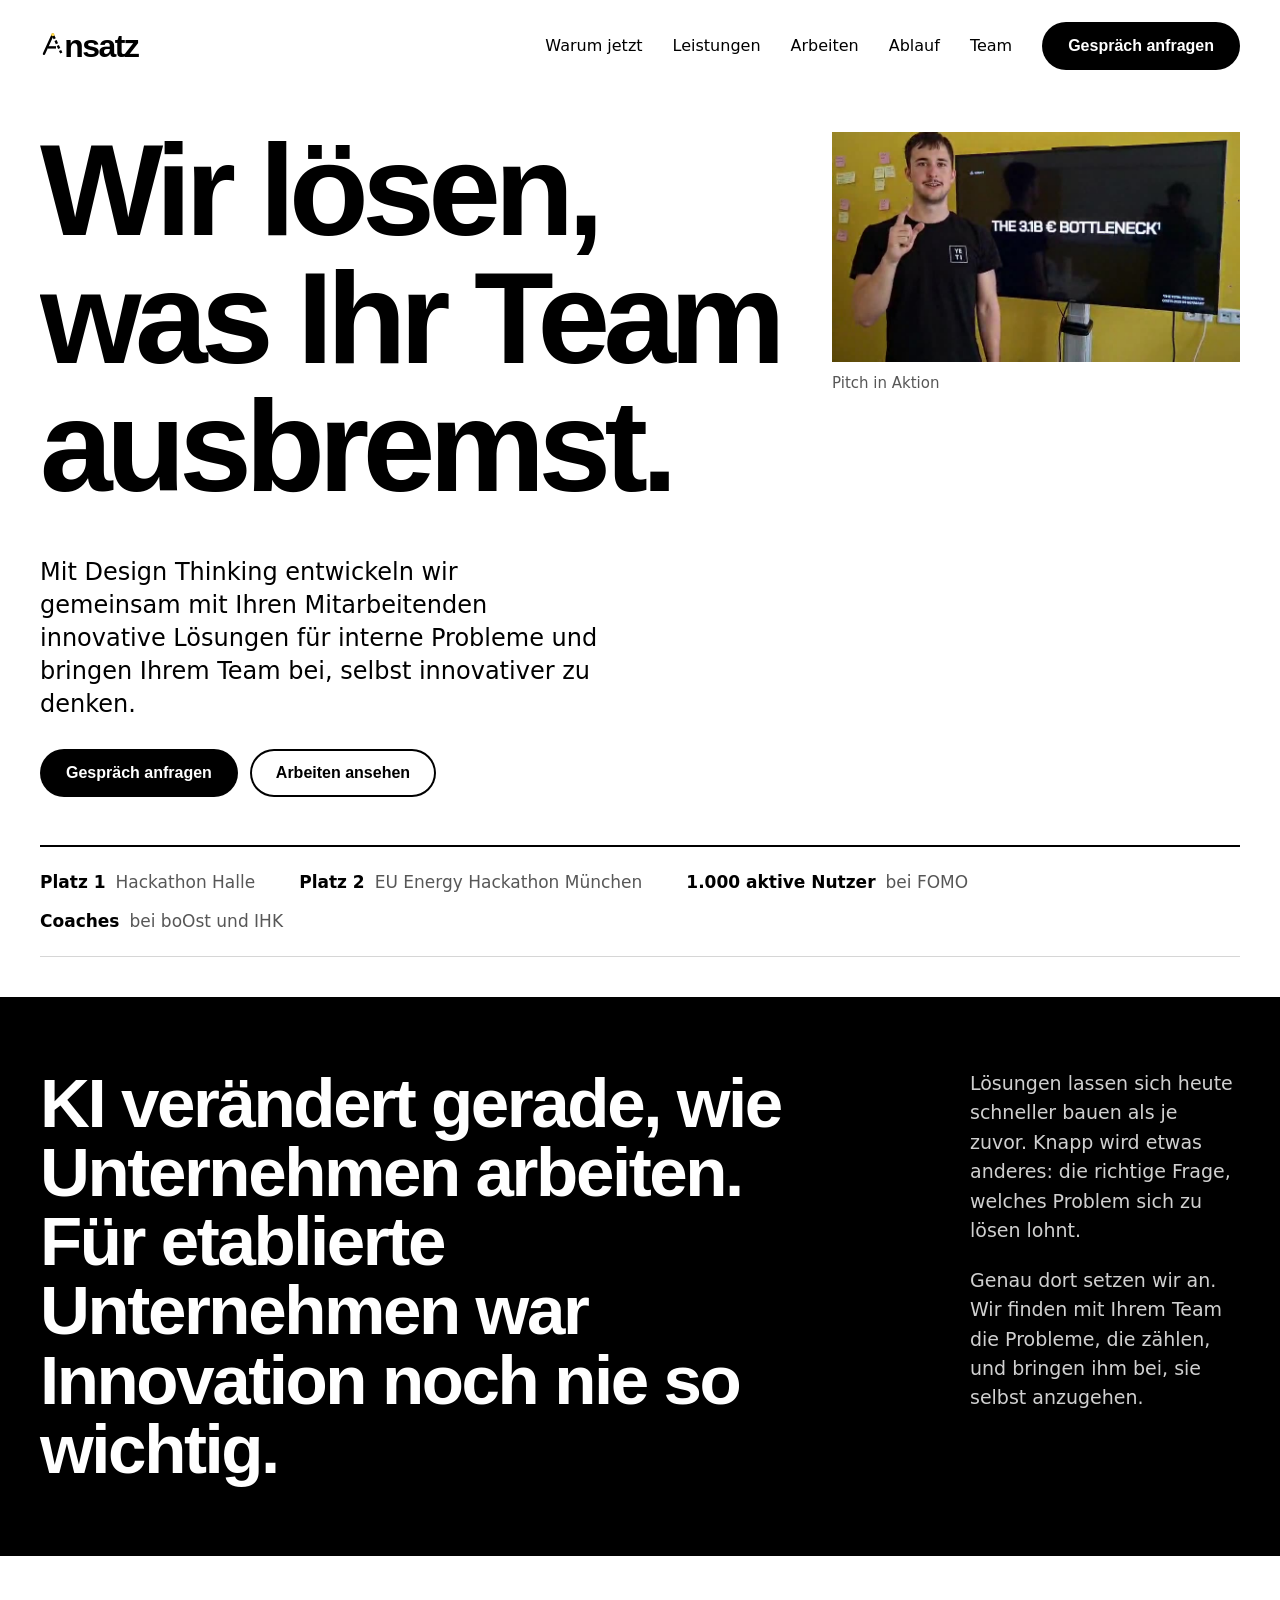
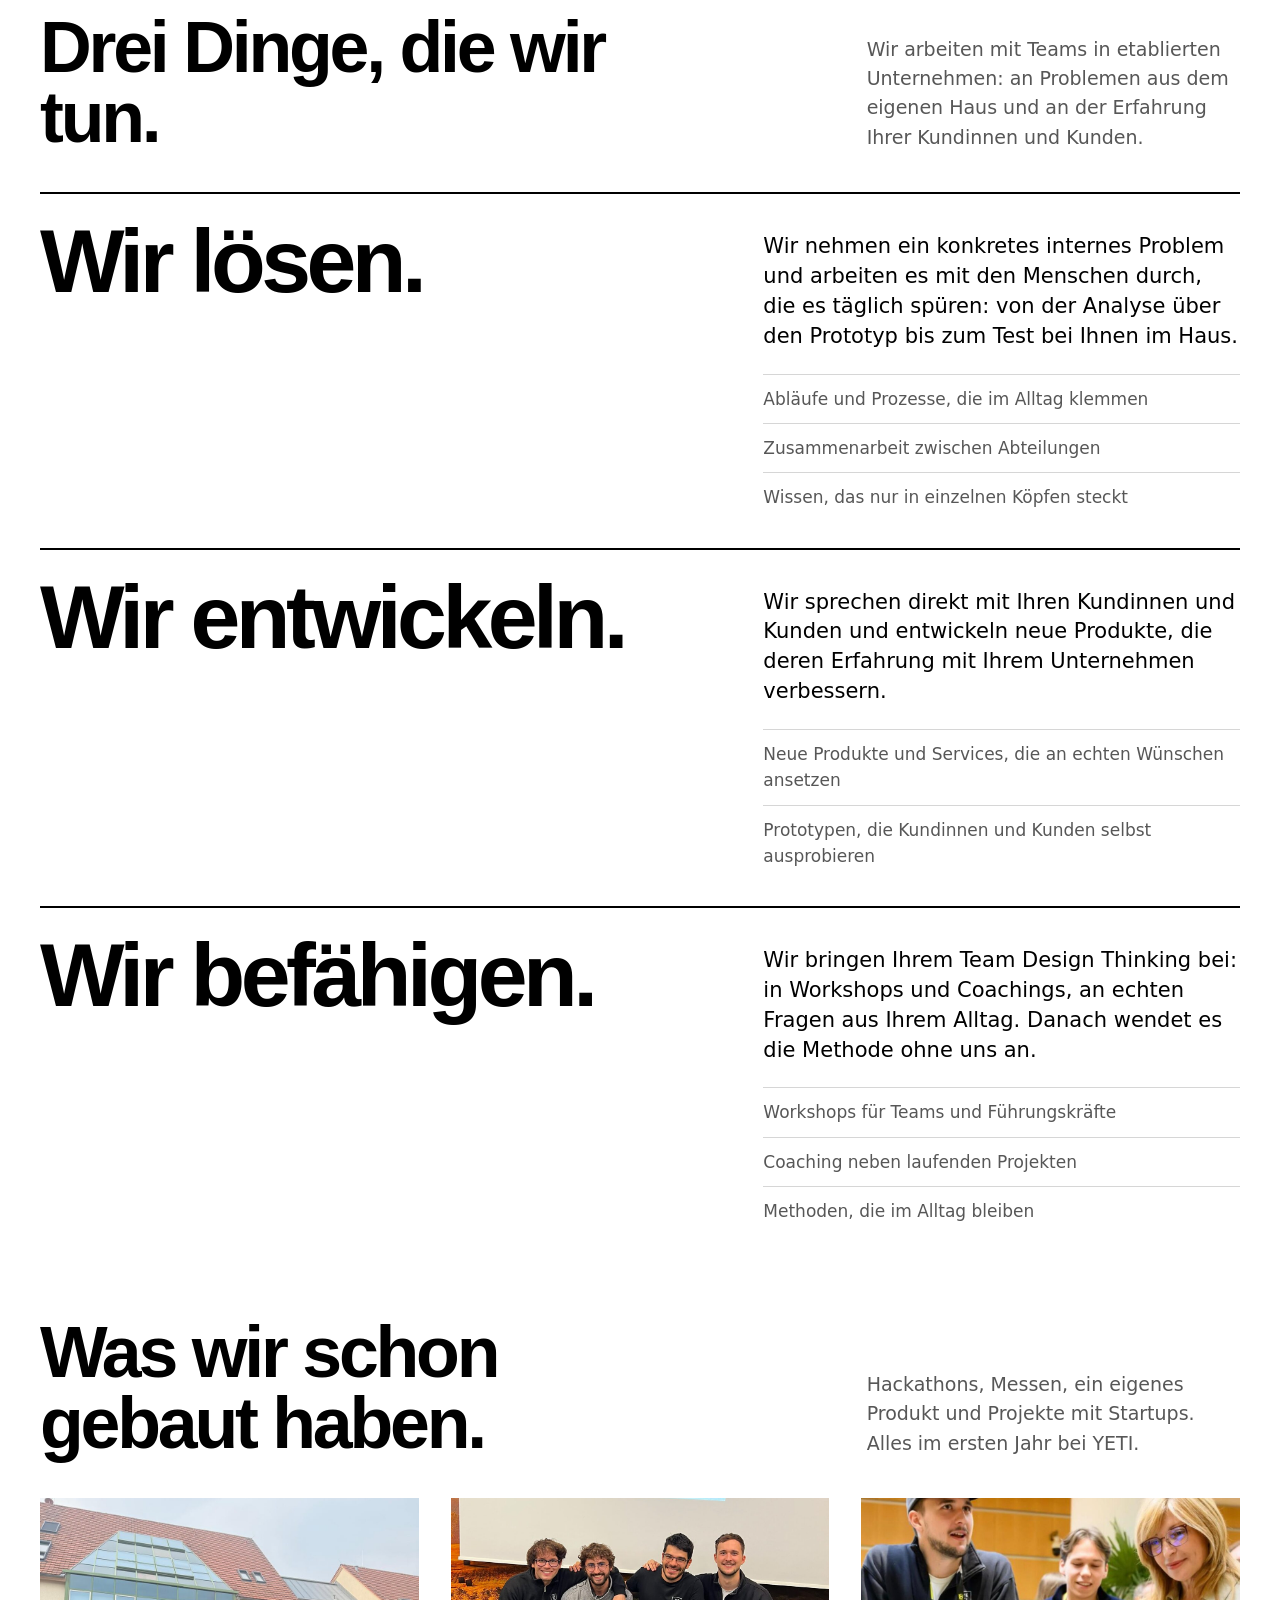
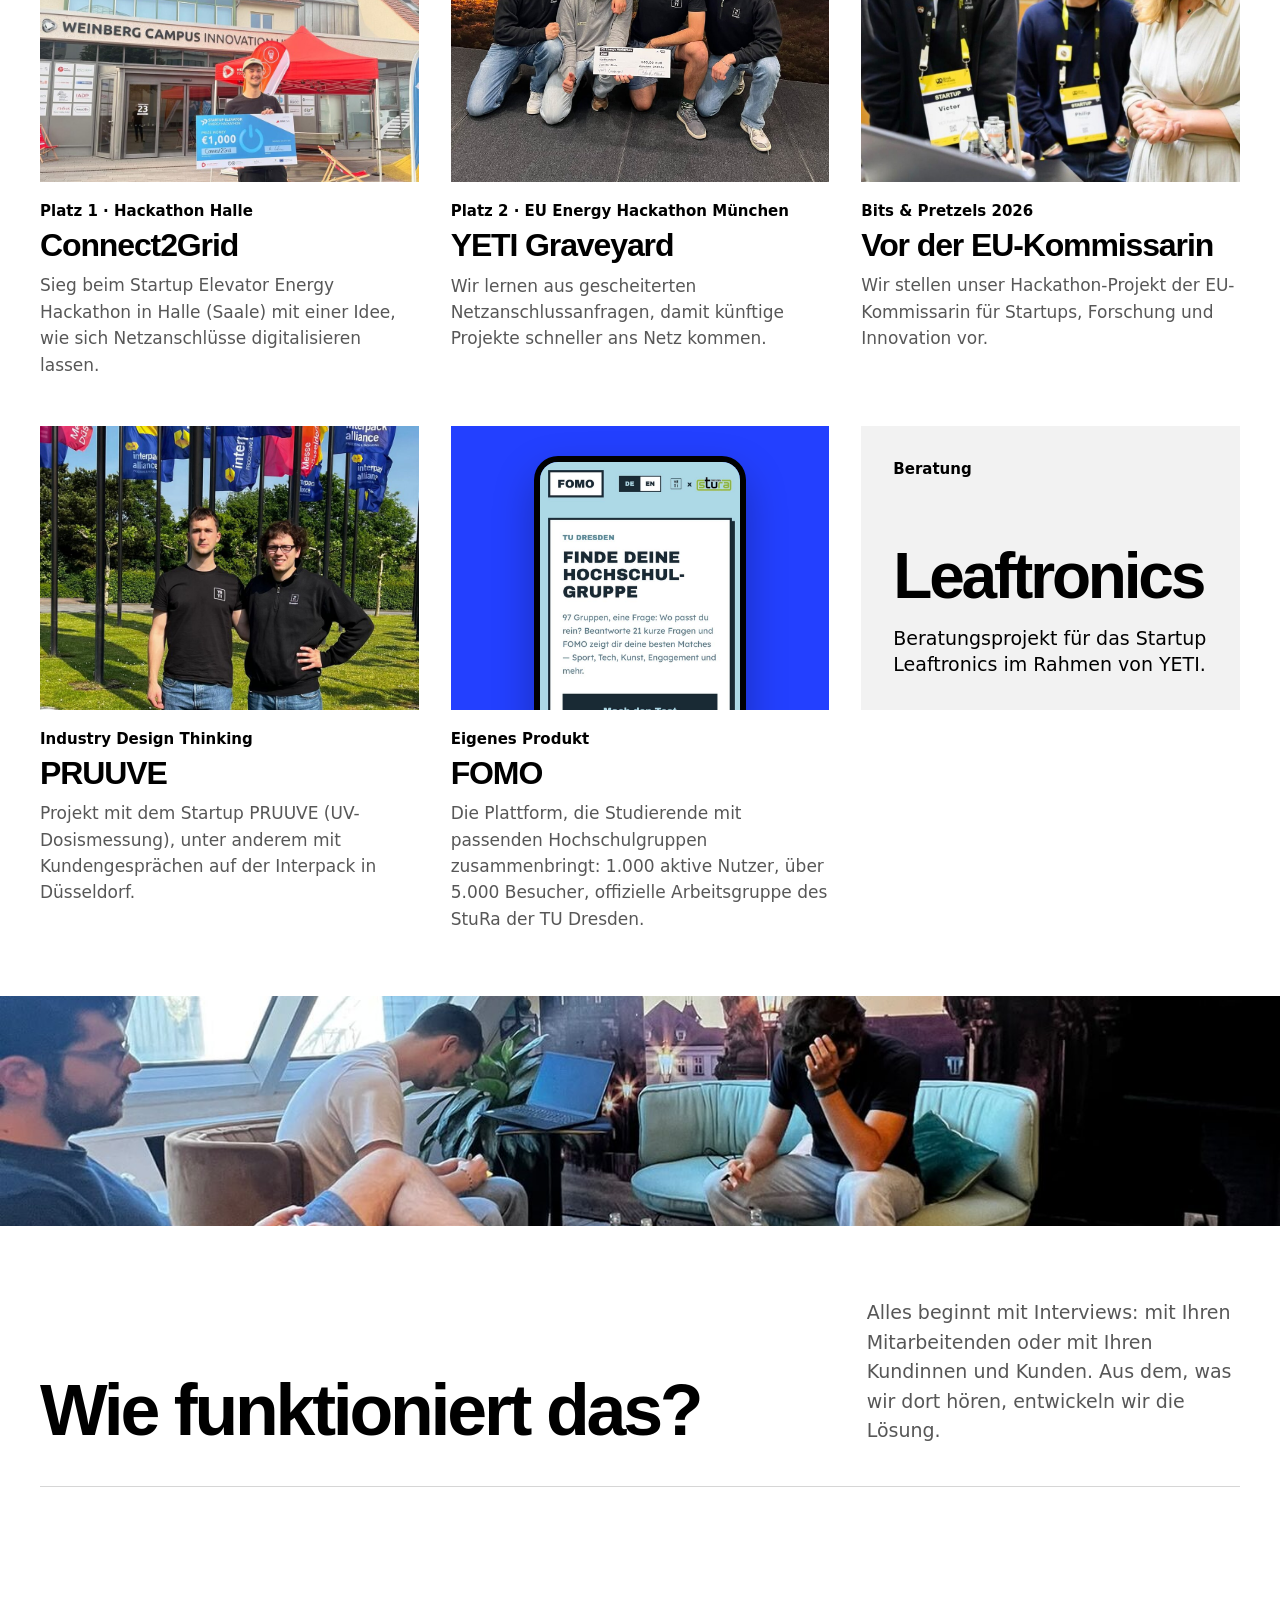
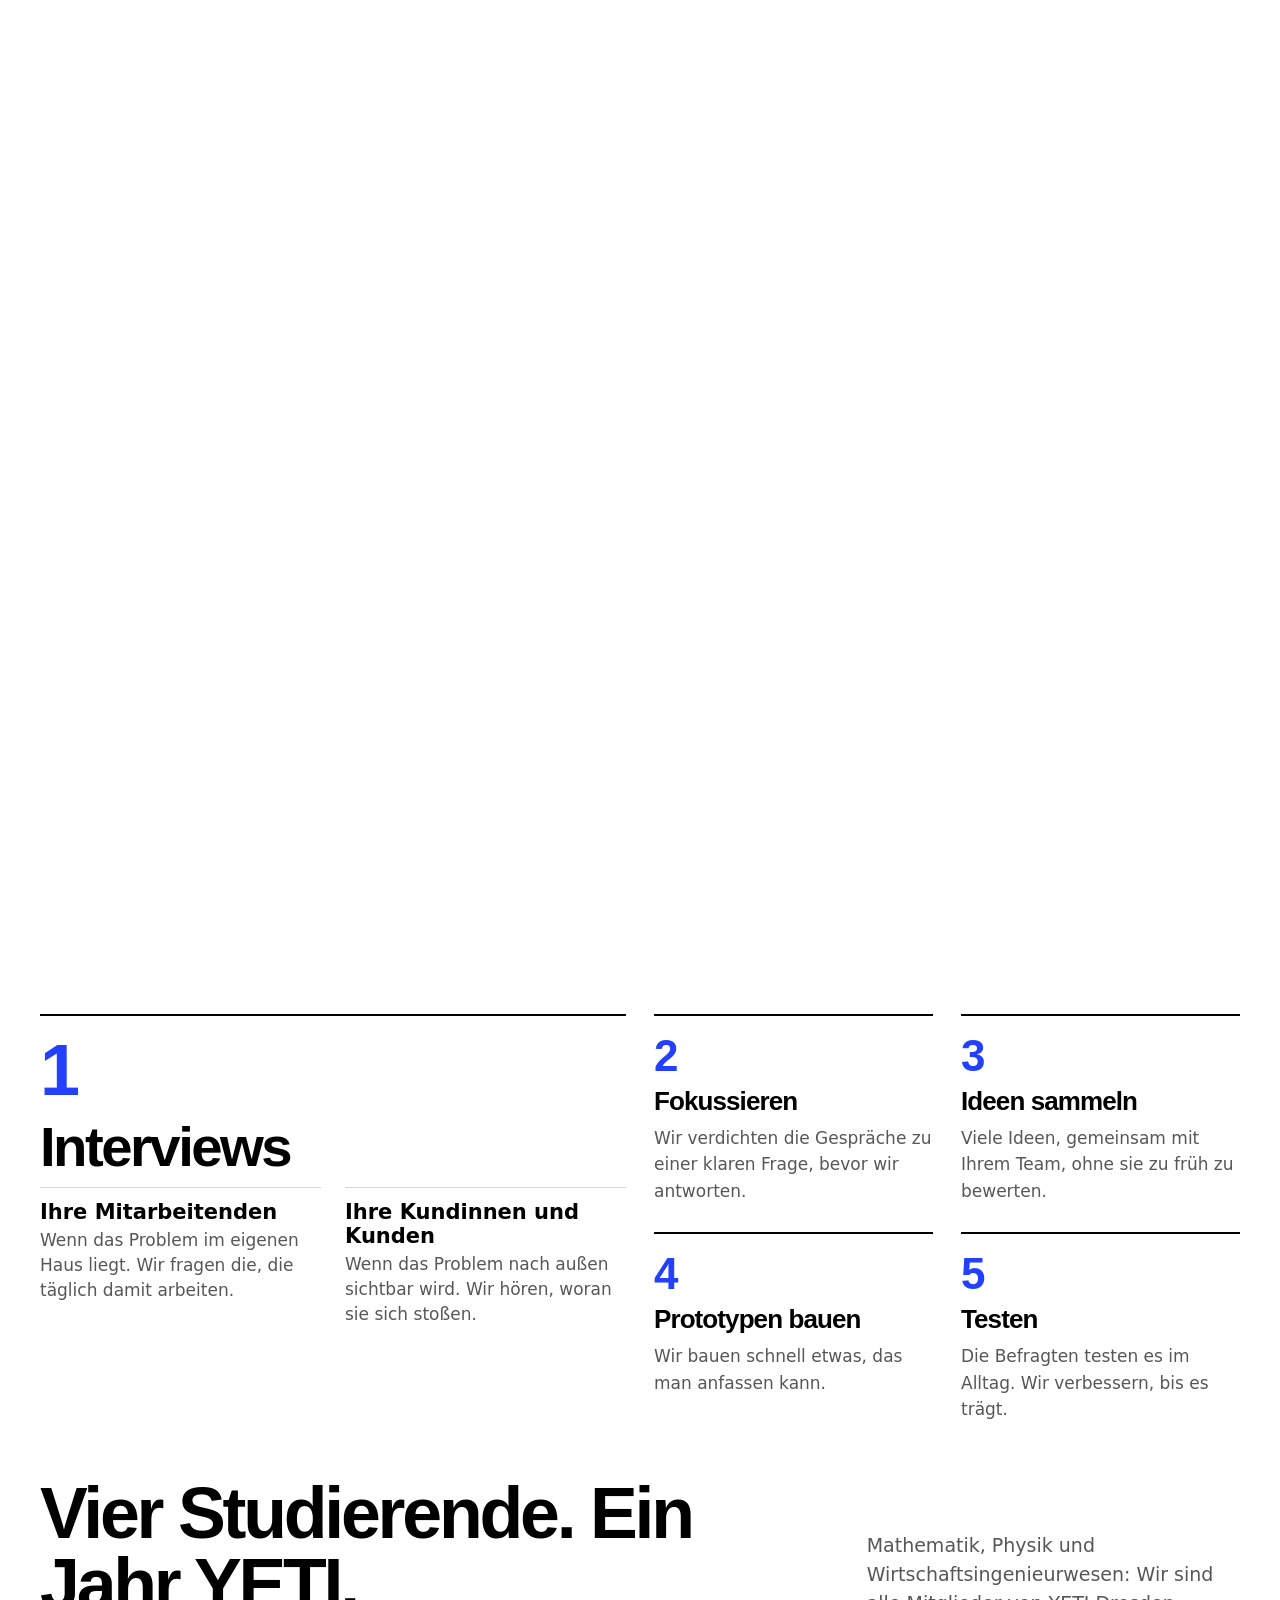
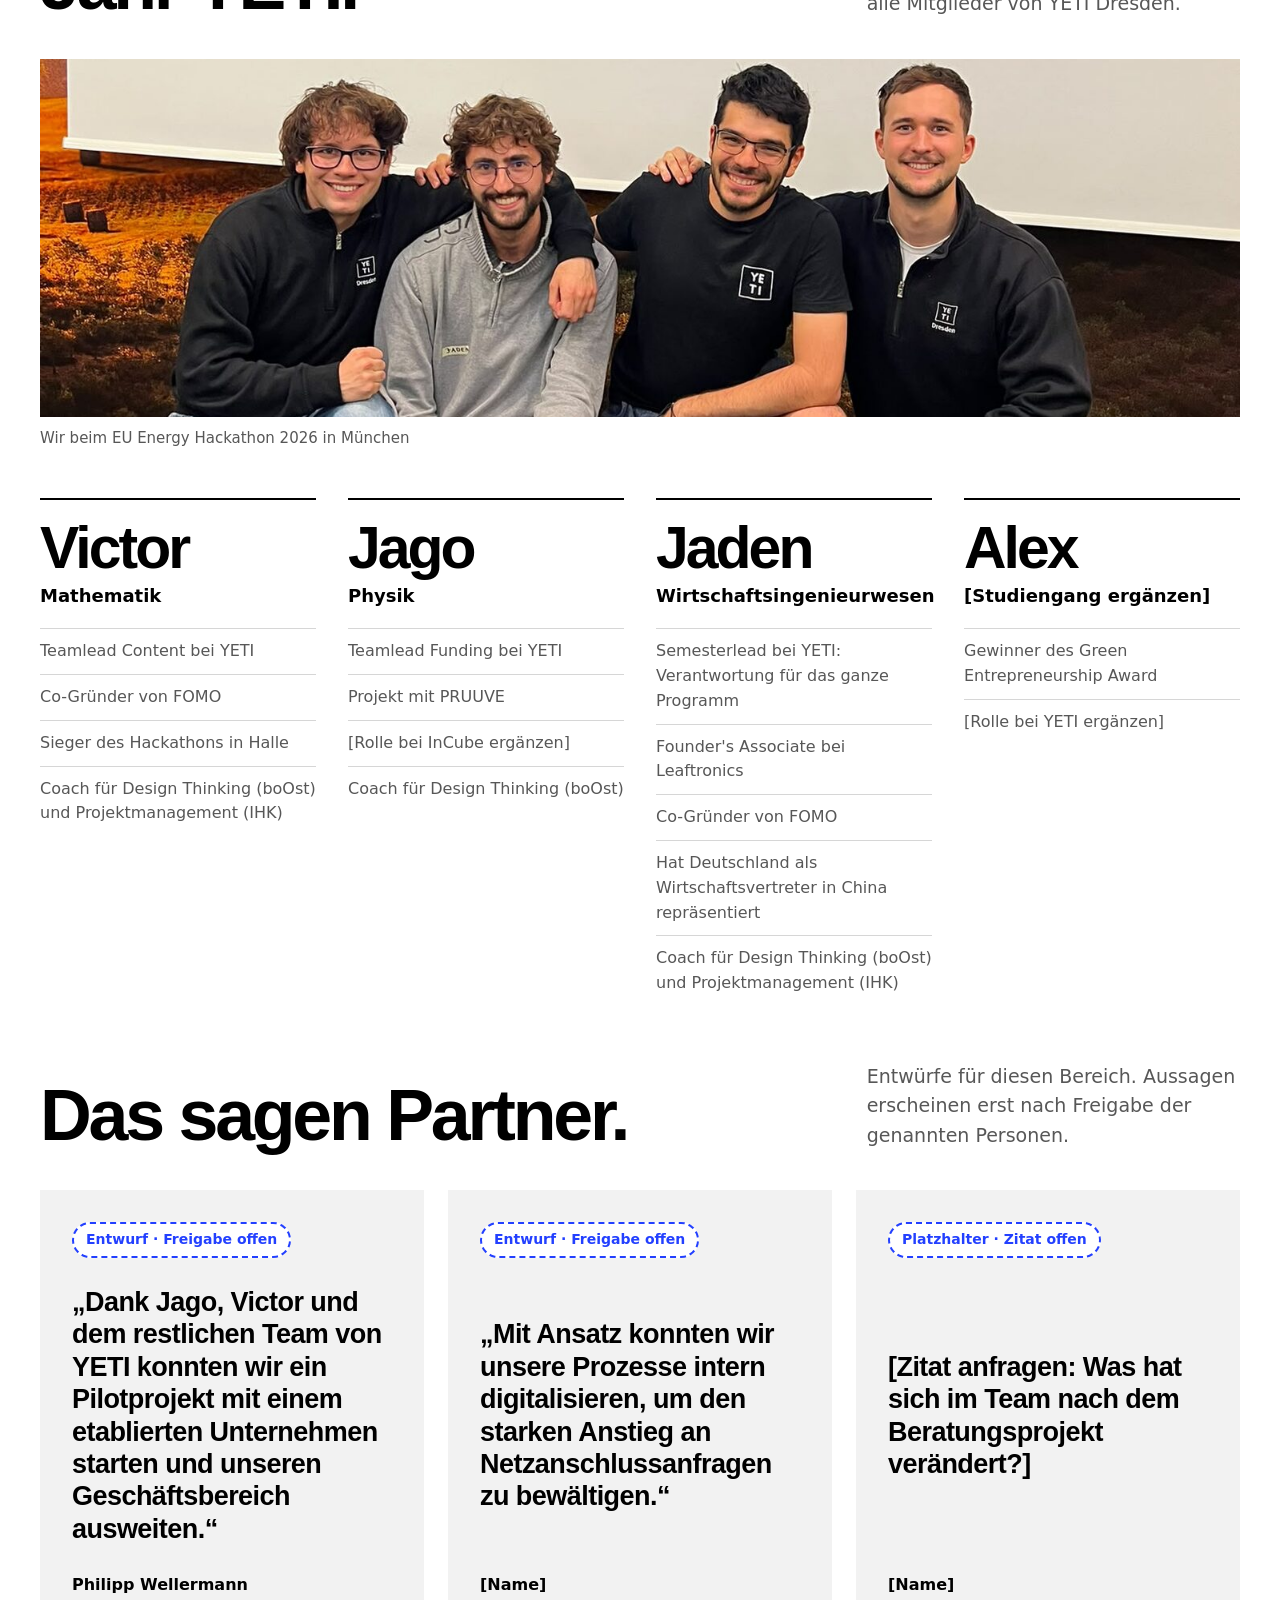
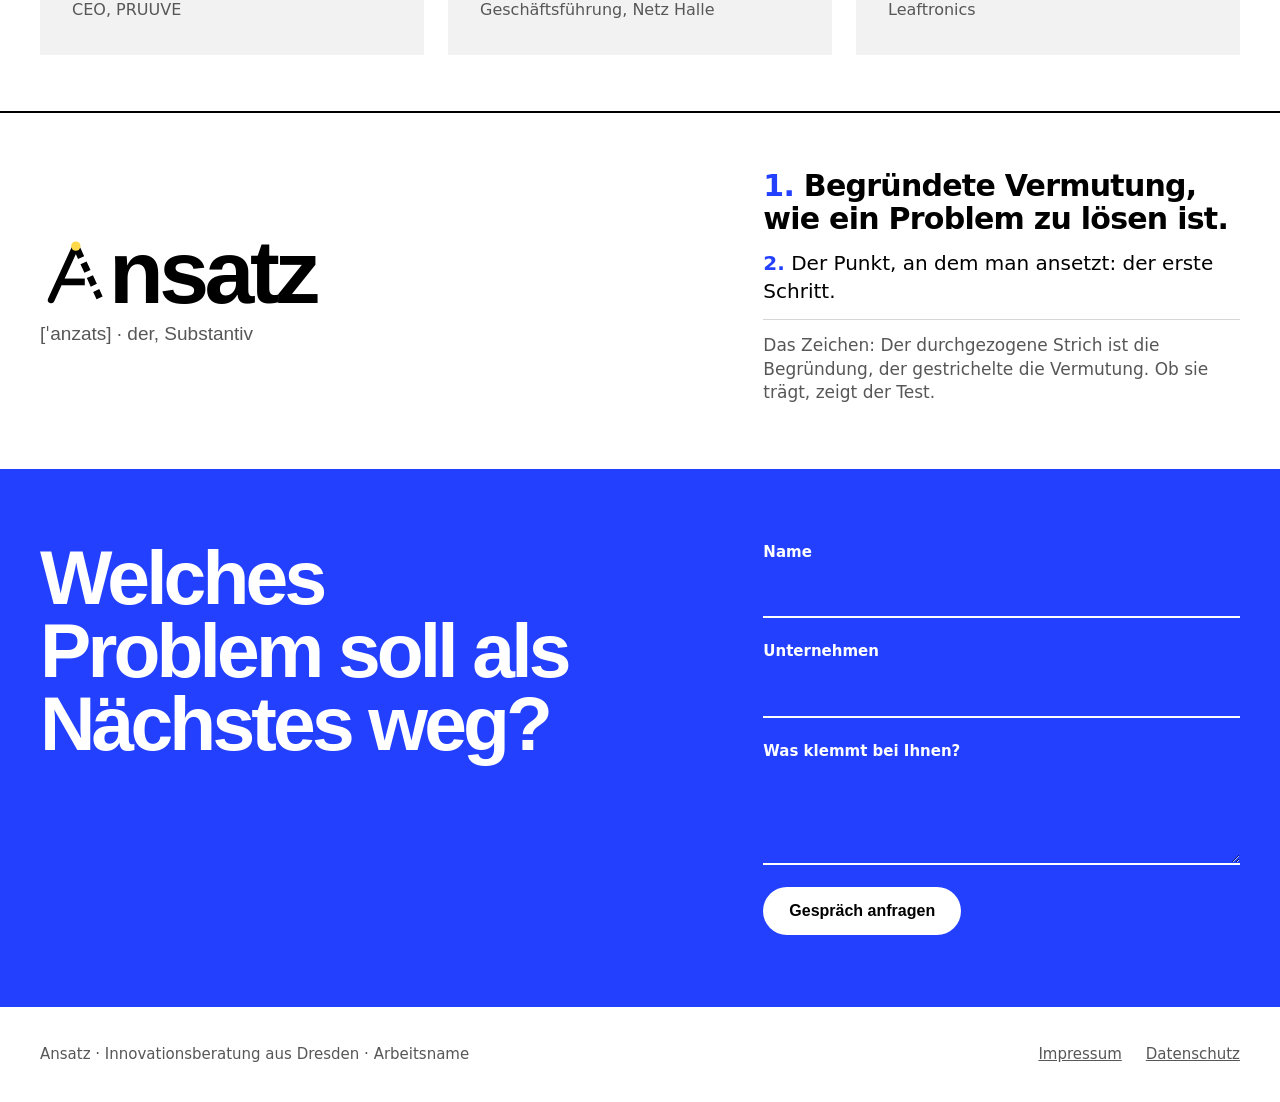
==== commit 3514899f: "FOMO mit Screenshot, Skizze zeichnet sich nur beim Scrollen FOMO steht jetzt wie die anderen Projekt" ====
--- a/index.html
+++ b/index.html
@@ -136,9 +136,11 @@
 <h3>PRUUVE</h3>
 <p>Projekt mit dem Startup PRUUVE (UV-Dosismessung), unter anderem mit Kundengesprächen auf der Interpack in Düsseldorf.</p>
 </article>
-<article class="a-tile c">
+<article class="a-card">
+<figure class="a-shot"><img src="img/fomo.jpg" width="640" height="874" loading="lazy" alt="Startseite von FOMO auf dem Handy: „Finde deine Hochschulgruppe“, darunter der Button „Mach den Test“"></figure>
 <span class="tag">Eigenes Produkt</span>
-<div><h3>FOMO</h3><p>Die Plattform, die Studierende mit passenden Hochschulgruppen zusammenbringt: 1.000 aktive Nutzer, über 5.000 Besucher, offizielle Arbeitsgruppe des StuRa der TU Dresden.</p></div>
+<h3>FOMO</h3>
+<p>Die Plattform, die Studierende mit passenden Hochschulgruppen zusammenbringt: 1.000 aktive Nutzer, über 5.000 Besucher, offizielle Arbeitsgruppe des StuRa der TU Dresden.</p>
 </article>
 <article class="a-tile">
 <span class="tag">Beratung</span>
@@ -155,6 +157,7 @@
 <p>Alles beginnt mit Interviews: mit Ihren Mitarbeitenden oder mit Ihren Kundinnen und Kunden. Aus dem, was wir dort hören, entwickeln wir die Lösung.</p>
 </div>
 
+<div class="a-sketch-track">
 <figure class="a-sketch" data-sketch>
 <svg class="sk-wide" viewBox="0 0 1280 384" role="img" aria-label="Skizze: Ein verknäulter Strich wird zu einer geraden Linie. Erst ist alles Chaos, mit Interviews, Ideen und Prototypen wird es klar, am Ende steht eine Lösung.">
 <text class="sk-label sk-fade" data-at="0.25" x="220" y="52">Interviews, Ideen, Prototypen</text>
@@ -176,6 +179,7 @@
 <circle class="sk-dot sk-fade" data-at="1" cx="490" cy="220" r="11"/>
 </svg>
 </figure>
+</div>
 
 <ol class="a-steps">
 <li><i>1</i><h3>Interviews</h3>
--- a/css/style.css
+++ b/css/style.css
@@ -78,16 +78,21 @@
 
 /* Arbeiten */
 .a-work{display:grid;grid-template-columns:repeat(3,minmax(0,1fr));gap:48px 32px}
-.a-card figure,.a-tile{aspect-ratio:4/3;overflow:hidden;background:var(--soft)}
+.a-card figure,.a-tile{aspect-ratio:4/3;background:var(--soft)}
+.a-card figure{overflow:hidden}
 .a-card img{width:100%;height:100%;object-fit:cover;display:block;transition:transform .6s}
 .a-card:hover img{transform:scale(1.03)}
+/* FOMO: Handy-Screenshot ragt von unten ins Bild */
+.a-card .a-shot{background:var(--accent);padding-top:8%}
+.a-card .a-shot img{width:56%;height:auto;margin:0 auto;object-fit:fill;border:6px solid #000;border-bottom:0;border-radius:24px 24px 0 0;box-shadow:0 18px 40px rgba(0,0,0,.28);transition:transform .45s cubic-bezier(.2,.8,.2,1)}
+.a-card:hover .a-shot img{transform:translateY(-8px)}
 .a-card .tag{display:block;font-weight:600;font-size:15px;margin:18px 0 6px}
 .a-card h3{font-size:32px;line-height:1.04;font-weight:700;margin-bottom:10px}
 .a-card p{color:var(--grey);font-size:17px;max-width:40ch}
-.a-tile{padding:32px;display:flex;flex-direction:column;justify-content:space-between}
-.a-tile h3{font-weight:800;font-size:clamp(44px,5vw,76px);line-height:.95;letter-spacing:-.05em}
+/* Ohne overflow:hidden wächst die Kachel mit, statt Text abzuschneiden */
+.a-tile{padding:32px;display:flex;flex-direction:column;justify-content:space-between;gap:24px}
+.a-tile h3{font-weight:800;font-size:clamp(44px,5vw,76px);line-height:.95;letter-spacing:-.05em;overflow-wrap:break-word}
 .a-tile p{font-size:19px;line-height:1.4;max-width:30ch;margin-top:18px}
-.a-tile.c{background:var(--accent);color:#fff}
 .a-tile .tag{font-weight:600;font-size:15px}
 
 .a-band{margin-top:64px;height:clamp(200px,18vw,260px);overflow:hidden;background:var(--soft)}
@@ -109,7 +114,10 @@
 .a-who span{color:var(--grey);font-size:17px;line-height:1.45}
 
 /* Skizze: vom Knäuel zur Linie (aus Entwurf D übernommen) */
-.a .a-sketch{margin:8px 0 56px;padding:28px 0 8px;border-top:1px solid var(--line)}
+.a-sketch-track{margin:8px 0 56px;padding-top:28px;border-top:1px solid var(--line)}
+.a .a-sketch{margin:0;padding:0 0 8px}
+/* js/main.js verlängert die Spur und heftet die Skizze an, solange sich der Strich zeichnet */
+.a-sketch-track.sk-pin .a-sketch{position:sticky}
 .a-sketch svg{display:block;width:100%;height:auto;overflow:visible}
 .a-sketch .sk-compact{display:none;max-width:520px}
 .sk-line{fill:none;stroke:#000;stroke-width:4.5;stroke-linecap:round;stroke-linejoin:round}
@@ -119,12 +127,11 @@
 .sk-pill rect{fill:var(--accent)}
 .sk-pill text{fill:#fff;font:600 22px 'Instrument Sans',system-ui,sans-serif}
 .sk-tip{fill:#000;opacity:0}
-/* Beim Scrollen: js/main.js setzt die Länge des Strichs, Beschriftungen erscheinen, sobald der Strich sie erreicht */
+/* Beim Scrollen: js/main.js setzt die Länge des Strichs und blendet Beschriftungen ein, sobald der Strich sie erreicht.
+   Alles hängt direkt an der Scrollposition, nichts läuft von selbst ab. */
 .sk-scroll .sk-line{stroke-dasharray:100 102}
-.sk-scroll .sk-fade{opacity:0;transition:opacity .35s ease}
-.sk-scroll .sk-fade.on{opacity:1}
-.sk-scroll .sk-pill{transform-box:fill-box;transform-origin:center;transform:translateY(8px) scale(.92);transition:opacity .35s ease,transform .45s cubic-bezier(.3,1.6,.5,1)}
-.sk-scroll .sk-pill.on{transform:none}
+.sk-scroll .sk-fade{opacity:0}
+.sk-scroll .sk-pill{transform-box:fill-box;transform-origin:center}
 
 /* Team */
 .a .a-team-photo{margin-bottom:48px}
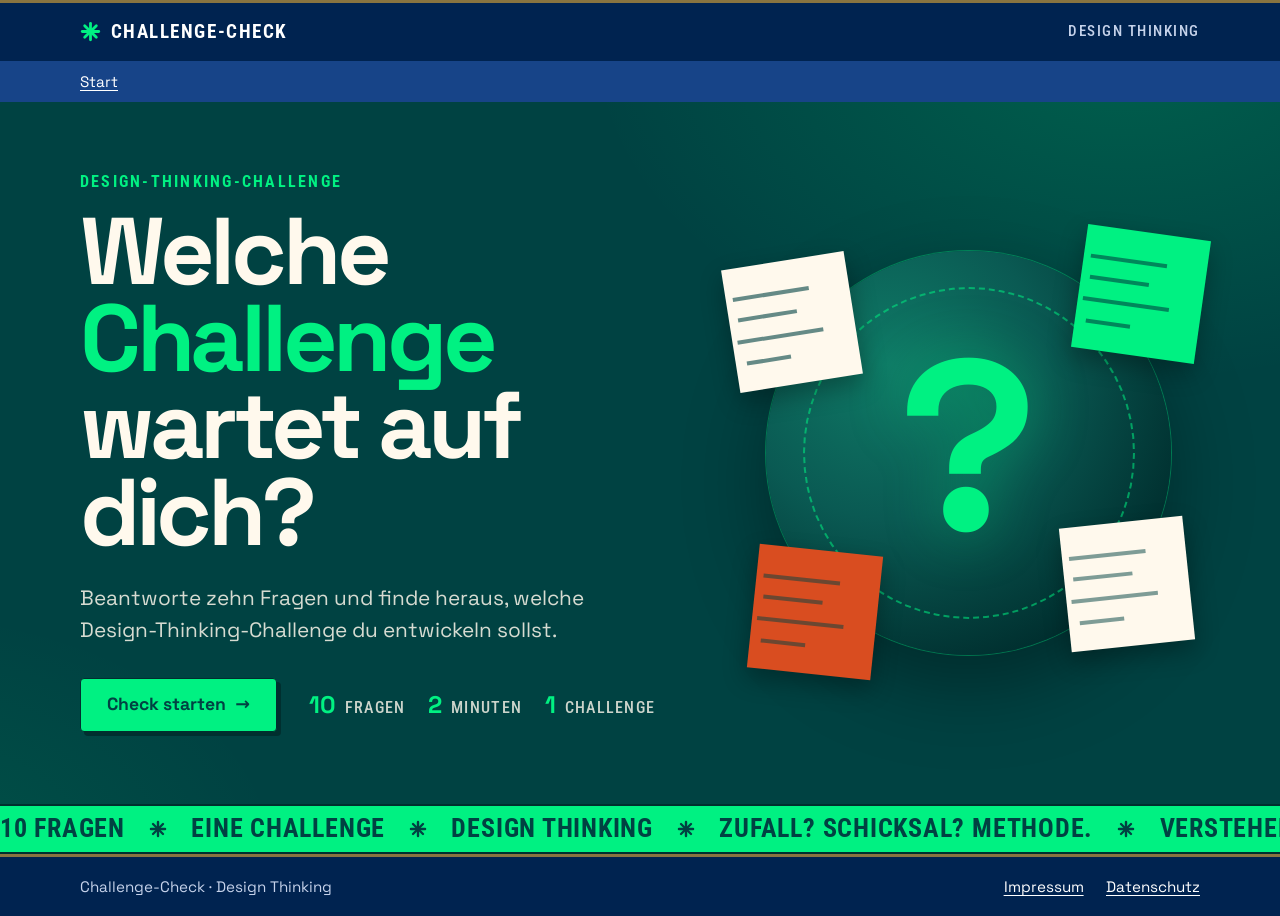
==== commit b1fc78ee: "Neue Seite: Challenge-Check, Quiz mit zufälliger Design-Thinking-Challenge Alte Website entfernt, st" ====
--- a/index.html
+++ b/index.html
@@ -1,280 +1,140 @@
 <!doctype html>
 <html lang="de">
 <head>
-<meta charset="utf-8">
-<meta name="viewport" content="width=device-width, initial-scale=1">
-<title>Ansatz · Innovationsberatung aus Dresden</title>
-<meta name="description" content="Mit Design Thinking entwickeln wir gemeinsam mit Ihren Mitarbeitenden innovative Lösungen für interne Probleme und bringen Ihrem Team bei, selbst innovativer zu denken.">
-<meta name="theme-color" content="#ffffff">
-<meta property="og:type" content="website">
-<meta property="og:locale" content="de_DE">
-<meta property="og:title" content="Ansatz · Wir lösen, was Ihr Team ausbremst.">
-<meta property="og:description" content="Innovationsberatung aus Dresden: Design Thinking an Ihren eigenen Problemen, gemeinsam mit Ihrem Team.">
-<link rel="icon" href="favicon.svg" type="image/svg+xml">
-<link rel="preload" href="fonts/bricolage-grotesque-latin.woff2" as="font" type="font/woff2" crossorigin>
-<link rel="preload" href="fonts/instrument-sans-latin.woff2" as="font" type="font/woff2" crossorigin>
-<link rel="stylesheet" href="css/style.css">
-<script>document.documentElement.classList.add('js')</script>
+  <meta charset="utf-8">
+  <meta name="viewport" content="width=device-width, initial-scale=1">
+  <title>Challenge-Check · Design Thinking</title>
+  <meta name="description" content="Zehn Fragen, eine Challenge: Finde heraus, welche Design-Thinking-Challenge du entwickeln sollst.">
+  <meta name="theme-color" content="#004242">
+  <meta property="og:title" content="Challenge-Check · Design Thinking">
+  <meta property="og:description" content="Zehn Fragen, eine Challenge: Welche Design-Thinking-Challenge wartet auf dich?">
+  <link rel="icon" href="favicon.svg" type="image/svg+xml">
+  <link rel="preload" href="fonts/space-grotesk-latin-700-normal.woff2" as="font" type="font/woff2" crossorigin>
+  <link rel="stylesheet" href="css/style.css">
 </head>
-<body class="a">
+<body data-screen="start">
+  <a class="skip" href="#main">Zum Inhalt springen</a>
 
-<header class="a-wrap a-head">
-<a class="a-logo" href="#top" aria-label="Ansatz, zum Seitenanfang"><svg viewBox="0 0 64 64" fill="none" stroke="currentColor" stroke-width="6" stroke-linejoin="round" aria-hidden="true"><path d="M32 9 10 57" stroke-linecap="round"/><path d="M33.2 11.6 53.2 55.2" stroke-dasharray="8.4 5.2"/><path d="M19.5 41H40"/><circle cx="32" cy="9" r="4.2" fill="#FFD84A" stroke="none"/></svg>nsatz</a>
-<nav class="a-nav" aria-label="Hauptnavigation">
-<a class="t" href="#warum-jetzt">Warum jetzt</a>
-<a class="t" href="#leistungen">Leistungen</a>
-<a class="t" href="#arbeiten">Arbeiten</a>
-<a class="t" href="#methode">Ablauf</a>
-<a class="t" href="#team">Team</a>
-<a class="a-btn" href="#kontakt">Gespräch anfragen</a>
-</nav>
-</header>
+  <header class="kopf">
+    <div class="wrap kopf-innen">
+      <a class="marke" href="./" aria-label="Challenge-Check, zur Startseite">
+        <span class="stern stern-neon" aria-hidden="true"></span>
+        <span>Challenge-Check</span>
+      </a>
+      <span class="kopf-rechts">Design Thinking</span>
+    </div>
+  </header>
 
-<main id="top">
-<section class="a-wrap a-hero">
-<h1><span><b>Wir lösen,</b></span><span><b>was Ihr Team</b></span><span><b>ausbremst.</b></span></h1>
-<div class="a-hero-row">
-<div class="a-hero-copy">
-<p>Mit Design Thinking entwickeln wir gemeinsam mit Ihren Mitarbeitenden innovative Lösungen für interne Probleme und bringen Ihrem Team bei, selbst innovativer zu denken.</p>
-<div class="a-btns">
-<a class="a-btn" href="#kontakt">Gespräch anfragen</a>
-<a class="a-btn o" href="#arbeiten">Arbeiten ansehen</a>
-</div>
-</div>
-<figure class="a-hero-media">
-<video autoplay muted loop playsinline preload="metadata" poster="media/pitch-poster.jpg" width="848" height="478" aria-label="Kurzer Ausschnitt aus einem Pitch"><source src="media/pitch.mp4" type="video/mp4"></video>
-<figcaption class="a-cap">Pitch in Aktion</figcaption>
-</figure>
-</div>
-</section>
+  <div class="leiste">
+    <div class="wrap leiste-innen">
+      <p class="pfad" id="pfad" aria-live="polite">
+        <button type="button" class="pfad-start" id="pfad-start">Start</button>
+        <span id="pfad-rest"></span>
+      </p>
+      <div class="segmente" id="segmente" aria-hidden="true"></div>
+    </div>
+  </div>
 
-<div class="a-wrap">
-<ul class="a-proof">
-<li><b>Platz 1</b><span>Hackathon Halle</span></li>
-<li><b>Platz 2</b><span>EU Energy Hackathon München</span></li>
-<li><b>1.000 aktive Nutzer</b><span>bei FOMO</span></li>
-<li><b>Coaches</b><span>bei boOst und IHK</span></li>
-</ul>
-</div>
+  <main id="main">
+    <noscript>
+      <div class="screen"><p class="lead">Der Challenge-Check braucht JavaScript. Bitte aktiviere es in deinem Browser.</p></div>
+    </noscript>
 
-<section class="a-now" id="warum-jetzt">
-<div class="a-wrap a-now-grid">
-<h2>KI verändert gerade, wie Unternehmen arbeiten. Für etablierte Unternehmen war Innovation noch nie so wichtig.</h2>
-<div class="a-now-side">
-<p>Lösungen lassen sich heute schneller bauen als je zuvor. Knapp wird etwas anderes: die richtige Frage, welches Problem sich zu lösen lohnt.</p>
-<p>Genau dort setzen wir an. Wir finden mit Ihrem Team die Probleme, die zählen, und bringen ihm bei, sie selbst anzugehen.</p>
-</div>
-</div>
-</section>
+    <!-- 1. Start -->
+    <section class="screen" id="s-start" aria-labelledby="start-titel">
+      <div class="start">
+        <div>
+          <p class="mini">Design-Thinking-Challenge</p>
+          <h1 id="start-titel">Welche <em>Challenge</em> wartet auf dich?</h1>
+          <p class="lead">Beantworte <span data-anzahl>zehn</span> Fragen und finde heraus, welche Design-Thinking-Challenge du entwickeln sollst.</p>
+          <p class="fehler" id="fehler" role="alert" hidden></p>
+          <div class="start-aktion">
+            <button type="button" class="btn btn-neon" id="los">Check starten <span aria-hidden="true">→</span></button>
+            <ul class="fakten" aria-label="Auf einen Blick">
+              <li><strong data-anzahl-zahl>10</strong> Fragen</li>
+              <li><strong data-minuten>2</strong> Minuten</li>
+              <li><strong>1</strong> Challenge</li>
+            </ul>
+          </div>
+        </div>
 
-<section class="a-wrap a-sec" id="leistungen">
-<div class="a-sec-head">
-<h2>Drei Dinge, die wir tun.</h2>
-<p>Wir arbeiten mit Teams in etablierten Unternehmen: an Problemen aus dem eigenen Haus und an der Erfahrung Ihrer Kundinnen und Kunden.</p>
-</div>
-<div class="a-row">
-<h3>Wir lösen.</h3>
-<div>
-<p>Wir nehmen ein konkretes internes Problem und arbeiten es mit den Menschen durch, die es täglich spüren: von der Analyse über den Prototyp bis zum Test bei Ihnen im Haus.</p>
-<ul>
-<li>Abläufe und Prozesse, die im Alltag klemmen</li>
-<li>Zusammenarbeit zwischen Abteilungen</li>
-<li>Wissen, das nur in einzelnen Köpfen steckt</li>
-</ul>
-</div>
-</div>
-<div class="a-row">
-<h3>Wir entwickeln.</h3>
-<div>
-<p>Wir sprechen direkt mit Ihren Kundinnen und Kunden und entwickeln neue Produkte, die deren Erfahrung mit Ihrem Unternehmen verbessern.</p>
-<ul>
-<li>Neue Produkte und Services, die an echten Wünschen ansetzen</li>
-<li>Prototypen, die Kundinnen und Kunden selbst ausprobieren</li>
-</ul>
-</div>
-</div>
-<div class="a-row">
-<h3>Wir befähigen.</h3>
-<div>
-<p>Wir bringen Ihrem Team Design Thinking bei: in Workshops und Coachings, an echten Fragen aus Ihrem Alltag. Danach wendet es die Methode ohne uns an.</p>
-<ul>
-<li>Workshops für Teams und Führungskräfte</li>
-<li>Coaching neben laufenden Projekten</li>
-<li>Methoden, die im Alltag bleiben</li>
-</ul>
-</div>
-</div>
-</section>
+        <div class="deko" aria-hidden="true">
+          <div class="kreis">
+            <span class="ring"></span>
+            <span class="fragezeichen">?</span>
+          </div>
+          <span class="zettel z1"></span>
+          <span class="zettel z2"></span>
+          <span class="zettel z3"></span>
+          <span class="zettel z4"></span>
+        </div>
+      </div>
+    </section>
 
-<section class="a-wrap a-sec" id="arbeiten">
-<div class="a-sec-head">
-<h2>Was wir schon gebaut haben.</h2>
-<p>Hackathons, Messen, ein eigenes Produkt und Projekte mit Startups. Alles im ersten Jahr bei YETI.</p>
-</div>
-<div class="a-work">
-<article class="a-card">
-<figure><img src="img/hackathon-halle.jpg" width="1000" height="1333" loading="lazy" alt="Teammitglied hält den Siegerscheck des Startup Elevator Energy Hackathon vor dem Weinberg Campus in Halle" style="object-position:50% 40%"></figure>
-<span class="tag">Platz 1 · Hackathon Halle</span>
-<h3>Connect2Grid</h3>
-<p>Sieg beim Startup Elevator Energy Hackathon in Halle (Saale) mit einer Idee, wie sich Netzanschlüsse digitalisieren lassen.</p>
-</article>
-<article class="a-card">
-<figure><img src="img/hackathon-muenchen.jpg" width="1200" height="1600" loading="lazy" alt="Das Team mit dem Scheck für den zweiten Platz beim EU Energy Hackathon 2026 in München" style="object-position:50% 88%"></figure>
-<span class="tag">Platz 2 · EU Energy Hackathon München</span>
-<h3>YETI Graveyard</h3>
-<p>Wir lernen aus gescheiterten Netzanschlussanfragen, damit künftige Projekte schneller ans Netz kommen.</p>
-</article>
-<article class="a-card">
-<figure><img src="img/eu-kommissarin.jpg" width="1100" height="1214" loading="lazy" alt="Zwei Teammitglieder erklären der EU-Kommissarin für Startups, Forschung und Innovation ihr Projekt an einem Laptop" style="object-position:50% 40%"></figure>
-<span class="tag">Bits &amp; Pretzels 2026</span>
-<h3>Vor der EU-Kommissarin</h3>
-<p>Wir stellen unser Hackathon-Projekt der EU-Kommissarin für Startups, Forschung und Innovation vor.</p>
-</article>
-<article class="a-card">
-<figure><img src="img/interpack.jpg" width="1000" height="1333" loading="lazy" alt="Zwei Teammitglieder in YETI-Kleidung vor den Fahnen der Interpack in Düsseldorf" style="object-position:50% 30%"></figure>
-<span class="tag">Industry Design Thinking</span>
-<h3>PRUUVE</h3>
-<p>Projekt mit dem Startup PRUUVE (UV-Dosismessung), unter anderem mit Kundengesprächen auf der Interpack in Düsseldorf.</p>
-</article>
-<article class="a-card">
-<figure class="a-shot"><img src="img/fomo.jpg" width="640" height="874" loading="lazy" alt="Startseite von FOMO auf dem Handy: „Finde deine Hochschulgruppe“, darunter der Button „Mach den Test“"></figure>
-<span class="tag">Eigenes Produkt</span>
-<h3>FOMO</h3>
-<p>Die Plattform, die Studierende mit passenden Hochschulgruppen zusammenbringt: 1.000 aktive Nutzer, über 5.000 Besucher, offizielle Arbeitsgruppe des StuRa der TU Dresden.</p>
-</article>
-<article class="a-tile">
-<span class="tag">Beratung</span>
-<div><h3>Leaftronics</h3><p>Beratungsprojekt für das Startup Leaftronics im Rahmen von YETI.</p></div>
-</article>
-</div>
-</section>
+    <!-- 2. Frage -->
+    <section class="screen" id="s-frage" aria-labelledby="frage-text" hidden>
+      <div class="frage-wrap">
+        <p class="frage-nr" aria-hidden="true"><span id="nr">01</span><span class="von" id="von">/10</span></p>
+        <div class="karte">
+          <h2 id="frage-text" tabindex="-1"></h2>
+          <ul class="antworten" id="antworten"></ul>
+          <div class="karte-fuss">
+            <button type="button" class="btn-text" id="zurueck">← Zurück</button>
+            <span class="hinweis" id="hinweis"></span>
+          </div>
+        </div>
+      </div>
+    </section>
 
-<div class="a-band"><img src="img/workshop.jpg" width="1500" height="1006" loading="lazy" alt="Workshop mit Haftnotizen an der Wand und Teammitgliedern auf Sofas in einem Raum mit großen Fenstern"></div>
+    <!-- 3. Auswertung -->
+    <section class="screen" id="s-laden" aria-labelledby="laden-text" hidden>
+      <div class="laden">
+        <svg class="laden-ring" viewBox="0 0 100 100" aria-hidden="true">
+          <circle class="spur-hell" cx="50" cy="50" r="42"></circle>
+          <circle class="spur-neon" cx="50" cy="50" r="42"></circle>
+        </svg>
+        <p class="laden-text" id="laden-text" tabindex="-1" role="status"></p>
+      </div>
+    </section>
 
-<section class="a-wrap a-sec a-sec-method" id="methode">
-<div class="a-sec-head">
-<h2>Wie funktioniert das?</h2>
-<p>Alles beginnt mit Interviews: mit Ihren Mitarbeitenden oder mit Ihren Kundinnen und Kunden. Aus dem, was wir dort hören, entwickeln wir die Lösung.</p>
-</div>
+    <!-- 4. Ergebnis -->
+    <section class="screen" id="s-ergebnis" aria-labelledby="e-titel" hidden>
+      <div class="ergebnis">
+        <p class="e-kopf" id="e-kopf"></p>
+        <h2 class="e-titel" id="e-titel" tabindex="-1"></h2>
+        <div class="karte karte-ergebnis">
+          <p class="label" id="e-label"></p>
+          <p class="hmw" id="e-frage"></p>
+          <p id="e-text"></p>
+          <p class="partner" id="e-partner" hidden></p>
+          <a class="btn btn-navy" id="e-link" href="#" target="_blank" rel="noopener" hidden>Mehr zur Challenge <span aria-hidden="true">↗</span></a>
+        </div>
+        <div class="aktionen">
+          <button type="button" class="btn btn-neon" id="nochmal">Nochmal spielen</button>
+          <button type="button" class="btn btn-ghost" id="teilen">Ergebnis teilen</button>
+        </div>
+        <p class="status" id="teilen-status" role="status"></p>
+      </div>
+    </section>
+  </main>
 
-<div class="a-sketch-track">
-<figure class="a-sketch" data-sketch>
-<svg class="sk-wide" viewBox="0 0 1280 384" role="img" aria-label="Skizze: Ein verknäulter Strich wird zu einer geraden Linie. Erst ist alles Chaos, mit Interviews, Ideen und Prototypen wird es klar, am Ende steht eine Lösung.">
-<text class="sk-label sk-fade" data-at="0.25" x="220" y="52">Interviews, Ideen, Prototypen</text>
-<path class="sk-line" pathLength="100" d="M24 228.8C72 101 207 74 186 178.4S63 304.4 180 299S336 88.4 285 178.4S189 331.4 345 277.4S381 104.6 408 207.2C423 268.4 465 194.6 492 200L1188 200"/>
-<text class="sk-label sk-fade" data-at="0.04" x="24" y="376">Erst ist alles Chaos.</text>
-<text class="sk-label strong sk-fade" data-at="0.71" x="640" y="252">Dann wird es klar.</text>
-<circle class="sk-tip" r="6.5" cx="24" cy="228.8"/>
-<g class="sk-pill sk-fade" data-at="1"><rect x="1028" y="128" width="172" height="46" rx="23"/><text x="1114" y="158" text-anchor="middle">Eine Lösung</text></g>
-<circle class="sk-dot sk-fade" data-at="1" cx="1188" cy="200" r="11"/>
-</svg>
-<svg class="sk-compact" viewBox="0 30 520 386" role="img" aria-label="Skizze: Ein verknäulter Strich wird zu einer geraden Linie. Erst ist alles Chaos, mit Interviews, Ideen und Prototypen wird es klar, am Ende steht eine Lösung.">
-<text class="sk-label sk-fade" data-at="0.35" x="18" y="74">Interviews, Ideen, Prototypen</text>
-<path class="sk-line" pathLength="100" d="M18 252C50 110 140 80 126 196S44 336 122 330S226 96 192 196S128 366 232 306S256 114 274 228C284 296 312 214 330 220L490 220"/>
-<text class="sk-label sk-fade" data-at="0.04" x="18" y="404">Erst ist alles Chaos.</text>
-<text class="sk-label strong sk-fade" data-at="0.9" x="320" y="270">Dann wird</text>
-<text class="sk-label strong sk-fade" data-at="0.9" x="320" y="302">es klar.</text>
-<circle class="sk-tip" r="6.5" cx="18" cy="252"/>
-<g class="sk-pill sk-fade" data-at="1"><rect x="330" y="146" width="172" height="46" rx="23"/><text x="416" y="176" text-anchor="middle">Eine Lösung</text></g>
-<circle class="sk-dot sk-fade" data-at="1" cx="490" cy="220" r="11"/>
-</svg>
-</figure>
-</div>
+  <div class="ticker" aria-hidden="true"><div class="spur" id="ticker"></div></div>
 
-<ol class="a-steps">
-<li><i>1</i><h3>Interviews</h3>
-<ul class="a-who">
-<li><b>Ihre Mitarbeitenden</b><span>Wenn das Problem im eigenen Haus liegt. Wir fragen die, die täglich damit arbeiten.</span></li>
-<li><b>Ihre Kundinnen und Kunden</b><span>Wenn das Problem nach außen sichtbar wird. Wir hören, woran sie sich stoßen.</span></li>
-</ul></li>
-<li><i>2</i><h3>Fokussieren</h3><p>Wir verdichten die Gespräche zu einer klaren Frage, bevor wir antworten.</p></li>
-<li><i>3</i><h3>Ideen sammeln</h3><p>Viele Ideen, gemeinsam mit Ihrem Team, ohne sie zu früh zu bewerten.</p></li>
-<li><i>4</i><h3>Prototypen bauen</h3><p>Wir bauen schnell etwas, das man anfassen kann.</p></li>
-<li><i>5</i><h3>Testen</h3><p>Die Befragten testen es im Alltag. Wir verbessern, bis es trägt.</p></li>
-</ol>
-</section>
+  <footer class="fuss">
+    <div class="wrap fuss-innen">
+      <span>Challenge-Check · Design Thinking</span>
+      <nav aria-label="Rechtliches">
+        <a href="impressum.html">Impressum</a>
+        <a href="datenschutz.html">Datenschutz</a>
+      </nav>
+    </div>
+  </footer>
 
-<section class="a-wrap a-sec" id="team">
-<div class="a-sec-head">
-<h2>Vier Studierende. Ein Jahr YETI.</h2>
-<p>Mathematik, Physik und Wirtschaftsingenieurwesen: Wir sind alle Mitglieder von YETI Dresden.</p>
-</div>
-<figure class="a-team-photo">
-<img src="img/team.jpg" width="1500" height="957" loading="lazy" alt="Vier Teammitglieder knien mit dem Scheck für den zweiten Platz vor der YETI-Projektion">
-<figcaption class="a-cap">Wir beim EU Energy Hackathon 2026 in München</figcaption>
-</figure>
-<div class="a-team">
-<article class="a-person">
-<h3>Victor</h3><span class="f">Mathematik</span>
-<ul><li>Teamlead Content bei YETI</li><li>Co-Gründer von FOMO</li><li>Sieger des Hackathons in Halle</li><li>Coach für Design Thinking (boOst) und Projektmanagement (IHK)</li></ul>
-</article>
-<article class="a-person">
-<h3>Jago</h3><span class="f">Physik</span>
-<ul><li>Teamlead Funding bei YETI</li><li>Projekt mit PRUUVE</li><li>[Rolle bei InCube ergänzen]</li><li>Coach für Design Thinking (boOst)</li></ul>
-</article>
-<article class="a-person">
-<h3>Jaden</h3><span class="f">Wirtschaftsingenieurwesen</span>
-<ul><li>Semesterlead bei YETI: Verantwortung für das ganze Programm</li><li>Founder's Associate bei Leaftronics</li><li>Co-Gründer von FOMO</li><li>Hat Deutschland als Wirtschaftsvertreter in China repräsentiert</li><li>Coach für Design Thinking (boOst) und Projektmanagement (IHK)</li></ul>
-</article>
-<article class="a-person">
-<h3>Alex</h3><span class="f">[Studiengang ergänzen]</span>
-<ul><li>Gewinner des Green Entrepreneurship Award</li><li>[Rolle bei YETI ergänzen]</li></ul>
-</article>
-</div>
-</section>
+  <canvas id="konfetti" aria-hidden="true"></canvas>
 
-<section class="a-wrap a-sec" id="stimmen">
-<div class="a-sec-head">
-<h2>Das sagen Partner.</h2>
-<p>Entwürfe für diesen Bereich. Aussagen erscheinen erst nach Freigabe der genannten Personen.</p>
-</div>
-<div class="a-quotes">
-<article class="a-q">
-<span class="a-stamp">Entwurf · Freigabe offen</span>
-<blockquote>„Dank Jago, Victor und dem restlichen Team von YETI konnten wir ein Pilotprojekt mit einem etablierten Unternehmen starten und unseren Geschäftsbereich ausweiten.“</blockquote>
-<cite><b>Philipp Wellermann</b><br>CEO, PRUUVE</cite>
-</article>
-<article class="a-q">
-<span class="a-stamp">Entwurf · Freigabe offen</span>
-<blockquote>„Mit Ansatz konnten wir unsere Prozesse intern digitalisieren, um den starken Anstieg an Netzanschlussanfragen zu bewältigen.“</blockquote>
-<cite><b>[Name]</b><br>Geschäftsführung, Netz Halle</cite>
-</article>
-<article class="a-q">
-<span class="a-stamp">Platzhalter · Zitat offen</span>
-<blockquote>[Zitat anfragen: Was hat sich im Team nach dem Beratungsprojekt verändert?]</blockquote>
-<cite><b>[Name]</b><br>Leaftronics</cite>
-</article>
-</div>
-</section>
-
-<section class="a-wrap a-name" id="name">
-<div class="a-name-head"><h2 aria-label="Ansatz"><svg viewBox="0 0 64 64" fill="none" stroke="currentColor" stroke-width="6" stroke-linejoin="round" aria-hidden="true"><path d="M32 9 10 57" stroke-linecap="round"/><path d="M33.2 11.6 53.2 55.2" stroke-dasharray="8.4 5.2"/><path d="M19.5 41H40"/><circle cx="32" cy="9" r="4.2" fill="#FFD84A" stroke="none"/></svg>nsatz<small>[ˈanzats] · der, Substantiv</small></h2></div>
-<div class="a-name-def">
-<p class="big"><b>1.</b> Begründete Vermutung, wie ein Problem zu lösen ist.</p>
-<p><b>2.</b> Der Punkt, an dem man ansetzt: der erste Schritt.</p>
-<p class="logo">Das Zeichen: Der durchgezogene Strich ist die Begründung, der gestrichelte die Vermutung. Ob sie trägt, zeigt der Test.</p>
-</div>
-</section>
-
-<section class="a-cta" id="kontakt">
-<div class="a-wrap a-cta-grid">
-<h2>Welches Problem soll als Nächstes weg?</h2>
-<form class="a-form" data-to="" novalidate>
-<label>Name<input type="text" name="name" autocomplete="name" required></label>
-<label>Unternehmen<input type="text" name="unternehmen" autocomplete="organization"></label>
-<label>Was klemmt bei Ihnen?<textarea name="nachricht" required></textarea></label>
-<button class="a-btn w" type="submit">Gespräch anfragen</button>
-<p class="a-form-status" role="status" aria-live="polite"></p>
-</form>
-</div>
-</section>
-</main>
-
-<footer class="a-wrap a-foot">
-<span>Ansatz · Innovationsberatung aus Dresden · Arbeitsname</span>
-<nav aria-label="Rechtliches"><a href="impressum.html">Impressum</a><a href="datenschutz.html">Datenschutz</a></nav>
-</footer>
-
-<script src="js/main.js" defer></script>
+  <script src="js/zufall.js"></script>
+  <script src="js/fragen.js"></script>
+  <script src="js/ergebnisse.js"></script>
+  <script src="js/quiz.js"></script>
 </body>
 </html>
--- a/css/style.css
+++ b/css/style.css
@@ -1,216 +1,299 @@
-/* Schriften: lokal eingebunden (SIL Open Font License 1.1, siehe fonts/README.md) */
-@font-face{font-family:'Bricolage Grotesque';font-style:normal;font-weight:500 800;font-display:swap;src:url(../fonts/bricolage-grotesque-latin-ext.woff2) format('woff2');unicode-range:U+0100-02BA,U+02BD-02C5,U+02C7-02CC,U+02CE-02D7,U+02DD-02FF,U+0304,U+0308,U+0329,U+1D00-1DBF,U+1E00-1E9F,U+1EF2-1EFF,U+2020,U+20A0-20AB,U+20AD-20C4,U+2113,U+2C60-2C7F,U+A720-A7FF}
-@font-face{font-family:'Bricolage Grotesque';font-style:normal;font-weight:500 800;font-display:swap;src:url(../fonts/bricolage-grotesque-latin.woff2) format('woff2');unicode-range:U+0000-00FF,U+0131,U+0152-0153,U+02BB-02BC,U+02C6,U+02DA,U+02DC,U+0304,U+0308,U+0329,U+2000-206F,U+20AC,U+2122,U+2191,U+2193,U+2212,U+2215,U+FEFF,U+FFFD}
-@font-face{font-family:'Instrument Sans';font-style:normal;font-weight:400 700;font-display:swap;src:url(../fonts/instrument-sans-latin-ext.woff2) format('woff2');unicode-range:U+0100-02BA,U+02BD-02C5,U+02C7-02CC,U+02CE-02D7,U+02DD-02FF,U+0304,U+0308,U+0329,U+1D00-1DBF,U+1E00-1E9F,U+1EF2-1EFF,U+2020,U+20A0-20AB,U+20AD-20C4,U+2113,U+2C60-2C7F,U+A720-A7FF}
-@font-face{font-family:'Instrument Sans';font-style:normal;font-weight:400 700;font-display:swap;src:url(../fonts/instrument-sans-latin.woff2) format('woff2');unicode-range:U+0000-00FF,U+0131,U+0152-0153,U+02BB-02BC,U+02C6,U+02DA,U+02DC,U+0304,U+0308,U+0329,U+2000-206F,U+20AC,U+2122,U+2191,U+2193,U+2212,U+2215,U+FEFF,U+FFFD}
-
-html{scroll-behavior:smooth;-webkit-text-size-adjust:100%;text-size-adjust:100%}
-@media (prefers-reduced-motion:reduce){html{scroll-behavior:auto}}
-body{margin:0;background:#fff}
-
-.a{--accent:#2340FF;--grey:#575757;--line:#D6D6D6;--soft:#F2F2F2;font-family:'Instrument Sans',system-ui,sans-serif;font-size:18px;line-height:1.55;color:#000;background:#fff;-webkit-font-smoothing:antialiased;-moz-osx-font-smoothing:grayscale}
-.a *{box-sizing:border-box}
-.a img,.a video{max-width:100%}
-.a h1,.a h2,.a h3,.a h4{font-family:'Bricolage Grotesque','Instrument Sans',sans-serif;margin:0;letter-spacing:-.035em}
-.a p,.a ul,.a figure,.a blockquote{margin:0}
-.a a{color:inherit}
-.a ::selection{background:var(--accent);color:#fff}
-
-.a-wrap{max-width:1360px;margin:0 auto;padding-inline:40px}
-.a-head{display:flex;align-items:center;justify-content:space-between;gap:24px;padding-block:22px}
-.a .a-logo{display:inline-flex;align-items:baseline;gap:0;font:800 32px/1 'Bricolage Grotesque',sans-serif;letter-spacing:-.05em;text-decoration:none}
-.a-logo svg{display:block;color:#000;height:.8em;width:.8em;margin:0 -.04em -.05em 0}
-.a-nav{display:flex;align-items:center;gap:30px;font-size:16px}
-.a .a-nav a{text-decoration:none}
-.a .a-nav a.t:hover{text-decoration:underline;text-underline-offset:5px}
-
-.a .a-btn{display:inline-flex;align-items:center;justify-content:center;min-height:48px;padding:0 26px;border-radius:999px;background:#000;color:#fff;font:600 16px 'Instrument Sans',sans-serif;text-decoration:none;border:0;cursor:pointer;transition:background .2s,color .2s}
-.a .a-btn:hover{background:var(--accent)}
-.a .a-btn.o{background:transparent;color:#000;box-shadow:inset 0 0 0 2px #000}
-.a .a-btn.o:hover{background:#000;color:#fff}
-.a .a-btn.w{background:#fff;color:#000}
-.a .a-btn.w:hover{background:#000;color:#fff}
-.a a:focus-visible,.a button:focus-visible,.a input:focus-visible,.a textarea:focus-visible{outline:3px solid var(--accent);outline-offset:3px}
-.a-cta a:focus-visible,.a-cta button:focus-visible,.a-cta input:focus-visible,.a-cta textarea:focus-visible{outline-color:#fff}
-
-/* Hero */
-.a-hero{padding-block:40px 48px;display:grid;grid-template-columns:minmax(0,1fr) minmax(280px,34%);column-gap:48px;align-items:start}
-.a-hero h1{grid-column:1;grid-row:1;font-weight:800;font-size:clamp(54px,10.2vw,158px);line-height:.9;letter-spacing:-.05em}
-.a-hero h1 span{display:block;overflow:hidden;padding-bottom:.08em}
-.a-hero h1 b{display:block;font-weight:800;animation:a-rise 1s cubic-bezier(.2,.8,.2,1) both}
-.a-hero h1 span:nth-child(2) b{animation-delay:.12s}
-.a-hero h1 span:nth-child(3) b{animation-delay:.24s}
-@keyframes a-rise{from{transform:translateY(105%)}to{transform:none}}
-@media (prefers-reduced-motion:reduce){.a-hero h1 b{animation:none}}
-.a-hero-row{display:contents}
-.a-hero-copy{grid-column:1;grid-row:2;margin-top:40px;display:flex;flex-direction:column;gap:28px;max-width:560px}
-.a-hero-copy p{font-size:24px;line-height:1.38}
-.a-btns{display:flex;flex-wrap:wrap;gap:12px}
-.a-hero-media{grid-column:2;grid-row:1;margin-top:14px}
-.a-hero-media video{display:block;width:100%;height:auto;aspect-ratio:16/9;object-fit:cover;background:#000}
-.a-cap{margin-top:10px;font-size:15px;color:var(--grey)}
-
-.a-proof{list-style:none;padding:22px 0;margin:0;display:flex;flex-wrap:wrap;gap:12px 44px;border-top:2px solid #000;border-bottom:1px solid var(--line);font-size:17px}
-.a-proof li{display:flex;gap:10px;flex-wrap:wrap}
-.a-proof b{font-weight:700}
-.a-proof span{color:var(--grey)}
-
-/* Warum jetzt */
-.a-now{background:#000;color:#fff;padding:72px 0;margin-top:40px}
-.a-now-grid{display:grid;grid-template-columns:repeat(12,minmax(0,1fr));gap:40px;align-items:start}
-.a-now h2{grid-column:1/span 8;font-weight:700;font-size:clamp(38px,5.4vw,82px);line-height:1}
-.a-now-side{grid-column:10/span 3;display:flex;flex-direction:column;gap:20px;font-size:19px;color:#D0D0D0}
-
-/* Abschnitte */
-.a-sec{padding-block:56px 0}
-.a-sec h2{font-weight:800;font-size:clamp(40px,5.6vw,88px);line-height:.98;letter-spacing:-.045em}
-.a-sec-head{display:grid;grid-template-columns:repeat(12,minmax(0,1fr));gap:40px;margin-bottom:40px;align-items:end}
-.a-sec-head h2{grid-column:1/span 7}
-.a-sec-head p{grid-column:9/span 4;color:var(--grey);font-size:19px}
-
-.a-row{display:grid;grid-template-columns:repeat(12,minmax(0,1fr));gap:40px;padding:26px 0;border-top:2px solid #000;align-items:start}
-.a-row h3{grid-column:1/span 7;font-weight:800;font-size:clamp(52px,7vw,104px);line-height:.92;letter-spacing:-.05em;transition:color .2s}
-.a-row:hover h3{color:var(--accent)}
-.a-row div{grid-column:8/span 5;display:flex;flex-direction:column;gap:22px;padding-top:12px}
-.a-row p{font-size:21px;line-height:1.42}
-.a-row ul{list-style:none;padding:0;display:grid;gap:0;font-size:17px;color:var(--grey)}
-.a-row li{padding:11px 0;border-top:1px solid var(--line)}
-
-/* Arbeiten */
-.a-work{display:grid;grid-template-columns:repeat(3,minmax(0,1fr));gap:48px 32px}
-.a-card figure,.a-tile{aspect-ratio:4/3;background:var(--soft)}
-.a-card figure{overflow:hidden}
-.a-card img{width:100%;height:100%;object-fit:cover;display:block;transition:transform .6s}
-.a-card:hover img{transform:scale(1.03)}
-/* FOMO: Handy-Screenshot ragt von unten ins Bild */
-.a-card .a-shot{background:var(--accent);padding-top:8%}
-.a-card .a-shot img{width:56%;height:auto;margin:0 auto;object-fit:fill;border:6px solid #000;border-bottom:0;border-radius:24px 24px 0 0;box-shadow:0 18px 40px rgba(0,0,0,.28);transition:transform .45s cubic-bezier(.2,.8,.2,1)}
-.a-card:hover .a-shot img{transform:translateY(-8px)}
-.a-card .tag{display:block;font-weight:600;font-size:15px;margin:18px 0 6px}
-.a-card h3{font-size:32px;line-height:1.04;font-weight:700;margin-bottom:10px}
-.a-card p{color:var(--grey);font-size:17px;max-width:40ch}
-/* Ohne overflow:hidden wächst die Kachel mit, statt Text abzuschneiden */
-.a-tile{padding:32px;display:flex;flex-direction:column;justify-content:space-between;gap:24px}
-.a-tile h3{font-weight:800;font-size:clamp(44px,5vw,76px);line-height:.95;letter-spacing:-.05em;overflow-wrap:break-word}
-.a-tile p{font-size:19px;line-height:1.4;max-width:30ch;margin-top:18px}
-.a-tile .tag{font-weight:600;font-size:15px}
-
-.a-band{margin-top:64px;height:clamp(200px,18vw,260px);overflow:hidden;background:var(--soft)}
-.a-band img{width:100%;height:100%;object-fit:cover;object-position:50% 45%;display:block}
-
-/* Ablauf */
-.a-sec-method{padding-top:72px}
-.a-steps{display:grid;grid-template-columns:repeat(12,minmax(0,1fr));gap:28px;list-style:none;padding:0;margin:0}
-.a-steps>li{grid-column:span 3;border-top:2px solid #000;padding-top:18px;display:flex;flex-direction:column;gap:10px}
-.a-steps>li:first-child{grid-column:1/span 6;grid-row:span 2;gap:14px}
-.a-steps i{font:800 44px/1 'Bricolage Grotesque',sans-serif;letter-spacing:-.05em;font-style:normal;color:var(--accent)}
-.a-steps>li:first-child i{font-size:72px}
-.a-steps h3{font-size:26px;font-weight:700;line-height:1.05}
-.a-steps>li:first-child h3{font-size:clamp(40px,4.4vw,64px);font-weight:800;line-height:.95;letter-spacing:-.045em}
-.a-steps p{color:var(--grey);font-size:17px}
-.a-who{list-style:none;padding:0;display:grid;grid-template-columns:repeat(2,minmax(0,1fr));gap:24px}
-.a-who li{border-top:1px solid var(--line);padding-top:12px;display:flex;flex-direction:column;gap:4px}
-.a-who b{font-weight:700;font-size:21px;line-height:1.15}
-.a-who span{color:var(--grey);font-size:17px;line-height:1.45}
-
-/* Skizze: vom Knäuel zur Linie (aus Entwurf D übernommen) */
-.a-sketch-track{margin:8px 0 56px;padding-top:28px;border-top:1px solid var(--line)}
-.a .a-sketch{margin:0;padding:0 0 8px}
-/* js/main.js verlängert die Spur und heftet die Skizze an, solange sich der Strich zeichnet */
-.a-sketch-track.sk-pin .a-sketch{position:sticky}
-.a-sketch svg{display:block;width:100%;height:auto;overflow:visible}
-.a-sketch .sk-compact{display:none;max-width:520px}
-.sk-line{fill:none;stroke:#000;stroke-width:4.5;stroke-linecap:round;stroke-linejoin:round}
-.sk-dot{fill:var(--accent)}
-.sk-label{font-family:'Instrument Sans',system-ui,sans-serif;font-size:24px;fill:var(--grey)}
-.sk-label.strong{fill:#000;font-weight:600;font-family:'Bricolage Grotesque','Instrument Sans',sans-serif;font-size:30px;letter-spacing:-.02em}
-.sk-pill rect{fill:var(--accent)}
-.sk-pill text{fill:#fff;font:600 22px 'Instrument Sans',system-ui,sans-serif}
-.sk-tip{fill:#000;opacity:0}
-/* Beim Scrollen: js/main.js setzt die Länge des Strichs und blendet Beschriftungen ein, sobald der Strich sie erreicht.
-   Alles hängt direkt an der Scrollposition, nichts läuft von selbst ab. */
-.sk-scroll .sk-line{stroke-dasharray:100 102}
-.sk-scroll .sk-fade{opacity:0}
-.sk-scroll .sk-pill{transform-box:fill-box;transform-origin:center}
-
-/* Team */
-.a .a-team-photo{margin-bottom:48px}
-.a-team-photo img{display:block;width:100%;height:clamp(220px,28vw,400px);object-fit:cover;object-position:50% 12%}
-.a-team{display:grid;grid-template-columns:repeat(4,minmax(0,1fr));gap:32px}
-.a-person{border-top:2px solid #000;padding-top:20px;display:flex;flex-direction:column;gap:6px}
-.a-person h3{font-weight:800;font-size:clamp(44px,4.6vw,68px);line-height:.95;letter-spacing:-.05em}
-.a-person .f{font-weight:600;font-size:18px;margin-bottom:12px}
-.a-person ul{list-style:none;padding:0;display:grid;font-size:16px;color:var(--grey)}
-.a-person li{padding:10px 0;border-top:1px solid var(--line)}
-
-/* Stimmen */
-.a-quotes{display:grid;grid-template-columns:repeat(3,minmax(0,1fr));gap:24px}
-.a-q{background:var(--soft);padding:32px;display:flex;flex-direction:column;gap:28px;justify-content:space-between}
-.a-q blockquote{font:600 27px/1.2 'Bricolage Grotesque',sans-serif;letter-spacing:-.02em}
-.a-q cite{display:block;font-style:normal;font-size:16px;color:var(--grey)}
-.a-q cite b{color:#000;font-weight:600}
-.a-stamp{align-self:flex-start;font-size:14px;font-weight:600;padding:5px 12px;border:2px dashed var(--accent);color:var(--accent);border-radius:999px;background:#fff}
-
-/* Name */
-.a-name{display:grid;grid-template-columns:repeat(12,minmax(0,1fr));gap:40px;padding-top:56px;align-items:center;border-top:2px solid #000;margin-top:56px}
-.a-name-head{grid-column:1/span 6;display:flex;align-items:center;gap:28px}
-.a-name h2 svg{display:inline-block;height:.8em;width:.8em;vertical-align:baseline;margin:0 -.03em -.05em 0;color:#000}
-.a-name h2{font-weight:800;font-size:clamp(56px,7vw,104px);line-height:.92;letter-spacing:-.05em}
-.a-name h2 small{display:block;font-size:19px;font-weight:500;letter-spacing:0;color:var(--grey);margin-top:12px}
-.a-name-def{grid-column:8/span 5;display:flex;flex-direction:column;gap:14px;font-size:20px;line-height:1.4}
-.a-name-def .big{font-size:30px;font-weight:700;line-height:1.1;letter-spacing:-.025em}
-.a-name-def b{font-weight:800;color:var(--accent)}
-.a-name-def .logo{color:var(--grey);font-size:17px;border-top:1px solid var(--line);padding-top:14px}
-
-/* Kontakt */
-.a-cta{background:var(--accent);color:#fff;padding:72px 0;margin-top:64px}
-.a-cta-grid{display:grid;grid-template-columns:repeat(12,minmax(0,1fr));gap:40px;align-items:start}
-.a-cta h2{grid-column:1/span 6;font-weight:800;font-size:clamp(42px,6vw,96px);line-height:.95;letter-spacing:-.05em}
-.a-form{grid-column:8/span 5;display:flex;flex-direction:column;gap:22px}
-.a-form label{display:flex;flex-direction:column;gap:6px;font-size:15px;font-weight:600}
-.a-form input,.a-form textarea{width:100%;min-height:48px;background:transparent;border:0;border-bottom:2px solid #fff;color:#fff;font:400 20px 'Instrument Sans',sans-serif;padding:10px 0;border-radius:0}
-.a-form textarea{min-height:96px;resize:vertical}
-.a-form .a-btn{align-self:flex-start}
-.a-form-status{font-size:16px;min-height:1.5em}
-.a-form-status:empty{display:none}
-
-.a-foot{display:flex;flex-wrap:wrap;justify-content:space-between;gap:16px;padding-block:36px;font-size:15px;color:var(--grey)}
-.a-foot nav{display:flex;gap:24px}
-
-/* Unterseiten (Impressum, Datenschutz) */
-.a-legal{padding-block:48px 72px;max-width:820px}
-.a-legal h1{font-weight:800;font-size:clamp(44px,7vw,88px);line-height:.95;letter-spacing:-.05em;margin-bottom:40px}
-.a-legal h2{font-size:28px;font-weight:700;line-height:1.1;margin:40px 0 12px}
-.a-legal p,.a-legal ul{margin:0 0 14px}
-.a-legal .note{border:2px dashed var(--accent);color:var(--accent);padding:14px 18px;font-weight:600;font-size:16px;margin-bottom:32px}
-
-@media (max-width:1100px){
-.a-hero{grid-template-columns:minmax(0,1fr)}
-.a-hero-copy{grid-column:1;grid-row:2;margin-top:32px}
-.a .a-hero-media{grid-column:1;grid-row:3;margin-top:36px}
-.a-now-grid,.a-sec-head,.a-row,.a-cta-grid{grid-template-columns:minmax(0,1fr);gap:28px}
-.a-name{grid-template-columns:minmax(0,1fr);gap:24px}.a-name-head,.a-name-def{grid-column:auto}
-.a-now h2,.a-now-side,.a-sec-head h2,.a-sec-head p,.a-row h3,.a-row div,.a-cta h2,.a-form{grid-column:auto}
-.a-work,.a-team{grid-template-columns:repeat(2,minmax(0,1fr))}
-.a-steps{grid-template-columns:repeat(2,minmax(0,1fr))}
-.a-steps>li{grid-column:auto}
-.a-steps>li:first-child{grid-column:1/-1;grid-row:auto}
-.a-quotes{grid-template-columns:1fr}
-}
-@media (max-width:900px){
-.a-sketch .sk-wide{display:none}
-.a-sketch .sk-compact{display:block}
-}
-@media (max-width:760px){
-.a-wrap{padding-inline:20px}
-.a-nav a.t{display:none}
-.a-hero{padding-top:24px}
-.a-work,.a-team,.a-steps,.a-who{grid-template-columns:minmax(0,1fr)}
-.a-steps>li:first-child{grid-column:auto}
-.a-now,.a-cta{padding:80px 0}
-.a-sec,.a-sec-method{padding-top:80px}
-.a-band,.a-cta{margin-top:80px}
-.a-hero-copy p{font-size:21px}
-.a .a-logo{font-size:28px}
-.a .a-nav .a-btn{padding:0 18px}
-}
+/* ==========================================================================
+   Challenge-Check · Gestaltung
+   Look: dunkles Petrol mit Neongrün und Creme, Space Grotesk, Laufband und
+   Kreis-Motiv (Startup-Factory-Stil), dazu Marineblau mit Goldlinie, weiße
+   Karten und Roboto Condensed (Uni-Jena-Stil).
+   ========================================================================== */
+
+@font-face { font-family: "Space Grotesk"; font-weight: 400; font-style: normal; font-display: swap;
+  src: url("../fonts/space-grotesk-latin-400-normal.woff2") format("woff2"); }
+@font-face { font-family: "Space Grotesk"; font-weight: 500; font-style: normal; font-display: swap;
+  src: url("../fonts/space-grotesk-latin-500-normal.woff2") format("woff2"); }
+@font-face { font-family: "Space Grotesk"; font-weight: 700; font-style: normal; font-display: swap;
+  src: url("../fonts/space-grotesk-latin-700-normal.woff2") format("woff2"); }
+@font-face { font-family: "Roboto Condensed"; font-weight: 500; font-style: normal; font-display: swap;
+  src: url("../fonts/roboto-condensed-latin-500-normal.woff2") format("woff2"); }
+@font-face { font-family: "Roboto Condensed"; font-weight: 700; font-style: normal; font-display: swap;
+  src: url("../fonts/roboto-condensed-latin-700-normal.woff2") format("woff2"); }
+
+:root {
+  /* Startup-Factory-Stil */
+  --teal: #004242;
+  --teal-tief: #002f2f;
+  --neon: #00f182;
+  --creme: #fff9ed;
+  --orange: #d94d20;
+  /* Uni-Jena-Stil */
+  --navy: #002350;
+  --blau: #174488;
+  --link: #1d60bd;
+  --gold: #887440;
+  --text: #333939;
+
+  --f-kopf: "Space Grotesk", system-ui, -apple-system, "Segoe UI", Roboto, sans-serif;
+  --f-cond: "Roboto Condensed", "Arial Narrow", "Helvetica Neue", Arial, sans-serif;
+  --gutter: clamp(1rem, 4vw, 2.5rem);
+}
+
+*, *::before, *::after { box-sizing: border-box; }
+html { -webkit-text-size-adjust: 100%; scroll-behavior: smooth; }
+[hidden] { display: none !important; }
+
+body {
+  margin: 0;
+  min-height: 100vh;
+  min-height: 100dvh;
+  display: flex;
+  flex-direction: column;
+  background: var(--teal);
+  color: var(--creme);
+  font: 400 1.0625rem/1.55 var(--f-kopf);
+  -webkit-font-smoothing: antialiased;
+}
+
+a { color: inherit; }
+img, svg, canvas { display: block; }
+button { font: inherit; color: inherit; }
+
+.skip {
+  position: absolute; left: 1rem; top: -4rem; z-index: 50;
+  background: var(--neon); color: var(--teal); padding: .6rem 1rem; font-weight: 700; border-radius: 4px;
+}
+.skip:focus { top: 1rem; }
+
+.wrap { width: 100%; max-width: 1200px; margin: 0 auto; padding: 0 var(--gutter); }
+
+:focus-visible { outline: 3px solid var(--neon); outline-offset: 3px; }
+
+/* Sternchen-Symbol (eigenes Zeichen, damit es überall gleich aussieht) */
+.stern {
+  display: inline-block; width: 1.1em; height: 1.1em; flex: none;
+  background: center / contain no-repeat;
+}
+.stern-neon {
+  background-image: url("data:image/svg+xml,%3Csvg xmlns='http://www.w3.org/2000/svg' viewBox='-12 -12 24 24'%3E%3Cg fill='%2300f182'%3E%3Crect x='-1.6' y='-11' width='3.2' height='22' rx='1.6'/%3E%3Crect x='-1.6' y='-11' width='3.2' height='22' rx='1.6' transform='rotate(45)'/%3E%3Crect x='-1.6' y='-11' width='3.2' height='22' rx='1.6' transform='rotate(90)'/%3E%3Crect x='-1.6' y='-11' width='3.2' height='22' rx='1.6' transform='rotate(135)'/%3E%3C/g%3E%3C/svg%3E");
+}
+.stern-teal {
+  background-image: url("data:image/svg+xml,%3Csvg xmlns='http://www.w3.org/2000/svg' viewBox='-12 -12 24 24'%3E%3Cg fill='%23004242'%3E%3Crect x='-1.6' y='-11' width='3.2' height='22' rx='1.6'/%3E%3Crect x='-1.6' y='-11' width='3.2' height='22' rx='1.6' transform='rotate(45)'/%3E%3Crect x='-1.6' y='-11' width='3.2' height='22' rx='1.6' transform='rotate(90)'/%3E%3Crect x='-1.6' y='-11' width='3.2' height='22' rx='1.6' transform='rotate(135)'/%3E%3C/g%3E%3C/svg%3E");
+}
+
+/* ---------- Kopf (Marineblau mit Goldlinie) ---------- */
+.kopf { background: var(--navy); border-top: 3px solid var(--gold); }
+.kopf-innen { display: flex; align-items: center; justify-content: space-between; gap: 1rem; min-height: 3.6rem; }
+.marke {
+  display: inline-flex; align-items: center; gap: .6rem; text-decoration: none;
+  font: 700 1.2rem/1 var(--f-cond); text-transform: uppercase; letter-spacing: .08em; color: #fff;
+}
+.kopf-rechts {
+  font: 500 .95rem/1 var(--f-cond); text-transform: uppercase; letter-spacing: .1em; color: #c5d2ea;
+}
+
+/* ---------- Leiste: Pfad und Fortschritt (Jena-Blau) ---------- */
+.leiste { background: var(--blau); color: #fff; }
+.leiste-innen { display: flex; align-items: center; justify-content: space-between; gap: 1.5rem; min-height: 2.6rem; }
+.pfad { margin: 0; font-size: .95rem; display: flex; align-items: center; gap: .5rem; }
+.pfad-start {
+  background: none; border: 0; padding: .35rem 0; cursor: pointer; font-size: inherit;
+  text-decoration: underline; text-underline-offset: 3px;
+}
+.pfad-start:hover { text-decoration-thickness: 2px; }
+.pfad-start:focus-visible { outline-color: #fff; }
+#pfad-rest:not(:empty)::before { content: "›"; margin-right: .5rem; opacity: .8; }
+.segmente { display: flex; gap: 4px; flex: 0 1 280px; }
+.segmente i { flex: 1; height: 6px; border-radius: 2px; background: rgba(255, 255, 255, .28); transition: background .3s; }
+.segmente i.an { background: var(--neon); }
+.segmente i.jetzt { background: #fff; }
+body[data-screen="start"] .segmente { visibility: hidden; }
+
+/* ---------- Bühne ---------- */
+main {
+  flex: 1;
+  background:
+    radial-gradient(54rem 34rem at 88% -8%, rgba(0, 241, 130, .17), transparent 62%),
+    radial-gradient(40rem 26rem at -8% 108%, rgba(0, 241, 130, .09), transparent 60%),
+    var(--teal);
+}
+.screen { width: 100%; max-width: 1200px; margin: 0 auto; padding: clamp(2rem, 6vw, 4.5rem) var(--gutter); }
+.screen.rein { animation: rein .5s cubic-bezier(.2, .7, .2, 1) both; }
+@keyframes rein { from { opacity: 0; transform: translateY(16px); } }
+
+.mini {
+  margin: 0 0 1.1rem; font: 700 1rem/1 var(--f-cond); text-transform: uppercase; letter-spacing: .14em; color: var(--neon);
+}
+
+/* ---------- Buttons ---------- */
+.btn {
+  display: inline-flex; align-items: center; justify-content: center; gap: .6rem;
+  padding: 1rem 1.6rem; border-radius: 4px; border: 1.5px solid var(--teal-tief);
+  font: 700 1.1rem/1.1 var(--f-kopf); text-decoration: none; cursor: pointer;
+  transition: background .15s, color .15s, transform .12s, box-shadow .15s;
+}
+.btn:active { transform: translateY(1px); }
+.btn-neon { background: var(--neon); color: var(--teal); box-shadow: 4px 4px 0 var(--teal-tief); }
+.btn-ghost { background: transparent; color: var(--creme); border-color: var(--creme); }
+.btn-navy { background: var(--navy); color: #fff; border-color: var(--navy); margin-top: .5rem; }
+@media (hover: hover) {
+  .btn-neon:hover { background: var(--creme); }
+  .btn-ghost:hover { background: var(--creme); color: var(--teal); }
+  .btn-navy:hover { background: var(--blau); border-color: var(--blau); }
+}
+.btn-navy:focus-visible { outline-color: var(--link); }
+
+/* ---------- Start ---------- */
+.start { display: grid; gap: 3rem; align-items: center; }
+@media (min-width: 900px) { .start { grid-template-columns: 1.15fr .85fr; gap: 2rem; } }
+
+.start h1 {
+  margin: 0 0 1.6rem; font: 700 clamp(3rem, 7.4vw, 6.5rem)/.92 var(--f-kopf);
+  letter-spacing: -.045em; color: var(--creme); hyphens: manual; overflow-wrap: break-word;
+}
+.start h1 em { font-style: normal; color: var(--neon); white-space: nowrap; }
+.lead { margin: 0 0 2rem; max-width: 34rem; font-size: clamp(1.1rem, 2vw, 1.3rem); color: rgba(255, 249, 237, .84); }
+.fehler { margin: 0 0 1.5rem; padding: .8rem 1rem; background: var(--orange); color: #fff; border-radius: 4px; font-weight: 500; }
+
+.start-aktion { display: flex; flex-wrap: wrap; align-items: center; gap: 1.2rem 2rem; }
+.fakten { list-style: none; margin: 0; padding: 0; display: flex; gap: 1.4rem; font: 500 1rem/1 var(--f-cond); text-transform: uppercase; letter-spacing: .08em; color: rgba(255, 249, 237, .8); }
+.fakten strong { color: var(--neon); font: 700 1.5rem/1 var(--f-kopf); margin-right: .25rem; letter-spacing: 0; }
+
+/* Deko: Kreis mit Fragezeichen und Zetteln */
+.deko { position: relative; width: min(100%, 460px); aspect-ratio: 1; margin: 0 auto; }
+.kreis {
+  position: absolute; inset: 6%; border-radius: 50%;
+  background: radial-gradient(circle at 30% 28%, #0f7a66 0%, #0a5a53 38%, var(--teal-tief) 78%);
+  box-shadow: 0 0 0 1px rgba(0, 241, 130, .35), 0 30px 80px rgba(0, 0, 0, .35);
+  display: grid; place-items: center; overflow: hidden;
+}
+.ring { position: absolute; inset: 9%; border-radius: 50%; border: 2px dashed rgba(0, 241, 130, .55); animation: dreh 40s linear infinite; }
+.fragezeichen { font: 700 clamp(8rem, 24vw, 15rem)/1 var(--f-kopf); color: var(--neon); transform: translateY(-3%); text-shadow: 0 0 60px rgba(0, 241, 130, .35); }
+@keyframes dreh { to { transform: rotate(360deg); } }
+
+.zettel {
+  position: absolute; width: 27%; aspect-ratio: 1; background: var(--c); box-shadow: 0 10px 24px rgba(0, 0, 0, .3);
+  transform: rotate(var(--r)); animation: schweb 7s ease-in-out infinite; animation-delay: var(--d, 0s);
+}
+.zettel::after {
+  content: ""; position: absolute; inset: 0; opacity: .6;
+  background:
+    linear-gradient(var(--teal), var(--teal)) 14% 24% / 62% 4px no-repeat,
+    linear-gradient(var(--teal), var(--teal)) 14% 42% / 48% 4px no-repeat,
+    linear-gradient(var(--teal), var(--teal)) 14% 60% / 70% 4px no-repeat,
+    linear-gradient(var(--teal), var(--teal)) 14% 78% / 36% 4px no-repeat;
+}
+.z1 { --c: var(--creme); --r: -9deg; left: -2%; top: 8%; }
+.z2 { --c: var(--neon); --r: 8deg; right: -1%; top: 2%; --d: -2s; }
+.z3 { --c: var(--orange); --r: 6deg; left: 3%; bottom: 2%; --d: -4s; }
+.z4 { --c: var(--creme); --r: -6deg; right: 2%; bottom: 8%; --d: -1s; }
+.z3::after, .z4::after { opacity: .5; }
+@keyframes schweb { 50% { transform: rotate(var(--r)) translateY(-10px); } }
+
+/* ---------- Frage ---------- */
+#s-frage { padding-top: clamp(1.5rem, 4vw, 3rem); }
+.frage-wrap { max-width: 820px; margin: 0 auto; }
+.frage-nr {
+  margin: 0 0 1rem; font: 700 clamp(3.6rem, 10vw, 6.2rem)/.85 var(--f-kopf); letter-spacing: -.05em;
+  color: transparent; -webkit-text-stroke: 2px var(--neon); display: flex; align-items: baseline; gap: .5rem;
+}
+.frage-nr .von { font-size: .32em; letter-spacing: 0; color: var(--neon); -webkit-text-stroke: 0; opacity: .85; }
+
+.karte {
+  background: #fff; color: var(--text); border-top: 4px solid var(--gold); border-radius: 2px;
+  box-shadow: 0 22px 60px rgba(0, 0, 0, .3); padding: clamp(1.25rem, 4vw, 2.5rem);
+}
+.karte h2 { margin: 0 0 1.6rem; font: 700 clamp(1.65rem, 3.8vw, 2.3rem)/1.14 var(--f-cond); color: var(--navy); outline: none; }
+
+.antworten { list-style: none; margin: 0; padding: 0; display: grid; gap: .7rem; }
+.antwort {
+  width: 100%; display: flex; align-items: center; gap: 1rem; text-align: left; cursor: pointer;
+  padding: .9rem 1.1rem; background: #fff; color: var(--teal); border: 1.5px solid rgba(0, 66, 66, .35); border-radius: 4px;
+  font: 500 1.05rem/1.35 var(--f-kopf); transition: background .15s, border-color .15s, color .15s, transform .12s;
+}
+.antwort .taste {
+  flex: none; width: 2rem; height: 2rem; display: grid; place-items: center; border-radius: 50%;
+  border: 1.5px solid currentColor; font: 700 .9rem/1 var(--f-kopf);
+}
+.antwort:active { transform: scale(.995); }
+.antwort:focus-visible { outline: 3px solid var(--link); outline-offset: 2px; }
+@media (hover: hover) {
+  .antwort:hover { background: var(--neon); border-color: var(--teal); }
+}
+.antwort.gewaehlt { background: var(--teal); border-color: var(--teal); color: var(--neon); }
+
+.karte-fuss { display: flex; align-items: center; justify-content: space-between; gap: 1rem; margin-top: 1.4rem; min-height: 2rem; }
+.btn-text {
+  background: none; border: 0; padding: .4rem 0; cursor: pointer; color: var(--link); font: 500 1rem/1 var(--f-kopf);
+  text-decoration: underline; text-underline-offset: 3px;
+}
+.btn-text:hover { color: var(--navy); }
+.btn-text:focus-visible { outline-color: var(--link); }
+.btn-text[hidden] { display: inline-block !important; visibility: hidden; }
+.hinweis { font-size: .9rem; color: #5a6464; }
+@media (hover: none) { .hinweis { display: none; } }
+
+/* ---------- Auswertung ---------- */
+.laden { min-height: 46vh; display: grid; place-content: center; justify-items: center; gap: 1.6rem; text-align: center; }
+.laden-ring { width: 104px; height: 104px; }
+.laden-ring circle { fill: none; stroke-width: 7; }
+.spur-hell { stroke: rgba(0, 241, 130, .2); }
+.spur-neon { stroke: var(--neon); stroke-linecap: round; stroke-dasharray: 70 200; transform-origin: 50% 50%; animation: dreh 1.1s linear infinite; }
+.laden-text { margin: 0; min-height: 2.6em; font: 700 clamp(1.4rem, 3.4vw, 2.1rem)/1.2 var(--f-kopf); letter-spacing: -.02em; outline: none; }
+
+/* ---------- Ergebnis ---------- */
+.ergebnis { max-width: 940px; margin: 0 auto; text-align: center; }
+.e-kopf { margin: 0; font: 700 clamp(1rem, 2.2vw, 1.3rem)/1.3 var(--f-cond); text-transform: uppercase; letter-spacing: .12em; color: var(--neon); }
+.e-titel {
+  margin: .6rem 0 2.2rem; font: 700 clamp(2.5rem, 8.4vw, 6rem)/.98 var(--f-kopf); letter-spacing: -.04em;
+  color: var(--creme); hyphens: auto; overflow-wrap: break-word; text-wrap: balance; outline: none;
+}
+.karte-ergebnis { text-align: left; }
+.karte-ergebnis .label { margin: 0 0 .6rem; font: 700 .95rem/1 var(--f-cond); text-transform: uppercase; letter-spacing: .14em; color: var(--navy); }
+.karte-ergebnis .hmw { margin: 0 0 1rem; font: 700 clamp(1.4rem, 3.2vw, 2rem)/1.2 var(--f-cond); color: var(--navy); }
+.karte-ergebnis p { margin: 0 0 1rem; }
+.karte-ergebnis .partner { font-size: .95rem; color: #5a6464; }
+.aktionen { display: flex; flex-wrap: wrap; justify-content: center; gap: 1rem; margin-top: 2rem; }
+.status { min-height: 1.6em; margin: 1rem 0 0; color: var(--neon); font-weight: 500; }
+
+/* ---------- Laufband ---------- */
+.ticker { background: var(--neon); color: var(--teal); overflow: hidden; border-block: 2px solid var(--teal-tief); white-space: nowrap; }
+.spur { display: inline-flex; padding: .65rem 0; animation: lauf 40s linear infinite; will-change: transform; }
+.spur span.wort { font: 700 clamp(1.1rem, 2.4vw, 1.6rem)/1 var(--f-cond); text-transform: uppercase; letter-spacing: .03em; margin-right: 1.5rem; }
+.spur .stern { width: 1.15rem; height: 1.15rem; margin: 0 1.5rem 0 0; align-self: center; }
+@keyframes lauf { to { transform: translateX(-50%); } }
+
+/* ---------- Fuß ---------- */
+.fuss { background: var(--navy); border-top: 3px solid var(--gold); color: #c5d2ea; font-size: .95rem; }
+.fuss-innen { display: flex; flex-wrap: wrap; align-items: center; justify-content: space-between; gap: .6rem 1.5rem; padding-block: 1.1rem; }
+.fuss nav { display: flex; gap: 1.4rem; }
+.fuss a { color: #fff; text-underline-offset: 3px; }
+.fuss a:hover { text-decoration-thickness: 2px; }
+
+/* ---------- Konfetti ---------- */
+#konfetti { position: fixed; inset: 0; width: 100%; height: 100%; pointer-events: none; z-index: 40; }
+
+/* ---------- Rechtliches ---------- */
+.recht { max-width: 760px; margin: 0 auto; padding: clamp(2rem, 6vw, 4rem) var(--gutter); }
+.recht h1 { margin: 0 0 .6rem; font: 700 clamp(2.2rem, 6vw, 3.6rem)/1 var(--f-kopf); letter-spacing: -.04em; }
+.recht h2 { margin: 2rem 0 .5rem; font: 700 1.5rem/1.2 var(--f-cond); letter-spacing: .01em; color: var(--neon); }
+.recht p { margin: 0 0 1rem; color: rgba(255, 249, 237, .9); }
+.recht .entwurf { padding: .8rem 1rem; border-left: 4px solid var(--orange); background: rgba(0, 0, 0, .2); }
+.recht a { color: var(--neon); }
+.zurueck-link { display: inline-block; margin-bottom: 1.5rem; }
+
+/* ---------- Kleine Bildschirme ---------- */
+@media (max-width: 560px) {
+  .kopf-rechts { display: none; }
+  .leiste-innen { gap: 1rem; }
+  .segmente { flex-basis: 150px; }
+  .btn { width: 100%; }
+  .fakten { gap: 1rem; font-size: .9rem; }
+  .start { gap: 2rem; }
+  .deko { width: min(78%, 320px); }
+  .karte-fuss { margin-top: 1.1rem; }
+}
+
+/* ---------- Weniger Bewegung ---------- */
+@media (prefers-reduced-motion: reduce) {
+  html { scroll-behavior: auto; }
+  .screen.rein, .ring, .zettel, .spur, .spur-neon { animation: none; }
+  .spur-neon { stroke-dasharray: 160 200; }
+  .antwort, .btn, .segmente i { transition: none; }
+}
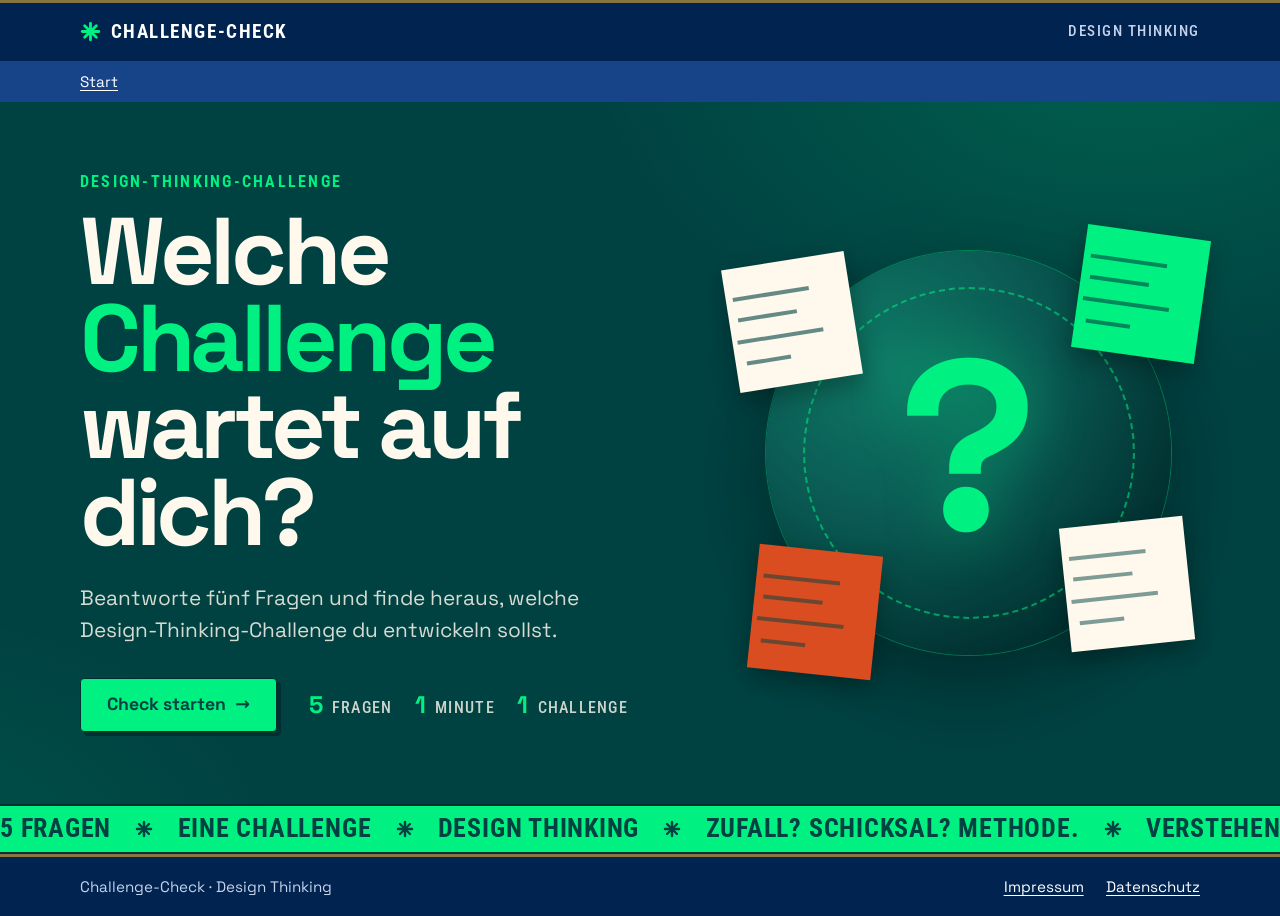
==== commit 97f55d24: "Quiz auf fünf Fragen gekürzt Behalten: Whiteboard, Post-it, durchgefallener Prototyp, Zielgruppe und" ====
--- a/index.html
+++ b/index.html
@@ -4,13 +4,13 @@
   <meta charset="utf-8">
   <meta name="viewport" content="width=device-width, initial-scale=1">
   <title>Challenge-Check · Design Thinking</title>
-  <meta name="description" content="Zehn Fragen, eine Challenge: Finde heraus, welche Design-Thinking-Challenge du entwickeln sollst.">
+  <meta name="description" content="Fünf Fragen, eine Challenge: Finde heraus, welche Design-Thinking-Challenge du entwickeln sollst.">
   <meta name="theme-color" content="#004242">
   <meta property="og:title" content="Challenge-Check · Design Thinking">
-  <meta property="og:description" content="Zehn Fragen, eine Challenge: Welche Design-Thinking-Challenge wartet auf dich?">
+  <meta property="og:description" content="Fünf Fragen, eine Challenge: Welche Design-Thinking-Challenge wartet auf dich?">
   <link rel="icon" href="favicon.svg" type="image/svg+xml">
   <link rel="preload" href="fonts/space-grotesk-latin-700-normal.woff2" as="font" type="font/woff2" crossorigin>
-  <link rel="stylesheet" href="css/style.css">
+  <link rel="stylesheet" href="css/challenge-check.css">
 </head>
 <body data-screen="start">
   <a class="skip" href="#main">Zum Inhalt springen</a>
@@ -46,13 +46,13 @@
         <div>
           <p class="mini">Design-Thinking-Challenge</p>
           <h1 id="start-titel">Welche <em>Challenge</em> wartet auf dich?</h1>
-          <p class="lead">Beantworte <span data-anzahl>zehn</span> Fragen und finde heraus, welche Design-Thinking-Challenge du entwickeln sollst.</p>
+          <p class="lead">Beantworte <span data-anzahl>fünf</span> Fragen und finde heraus, welche Design-Thinking-Challenge du entwickeln sollst.</p>
           <p class="fehler" id="fehler" role="alert" hidden></p>
           <div class="start-aktion">
             <button type="button" class="btn btn-neon" id="los">Check starten <span aria-hidden="true">→</span></button>
             <ul class="fakten" aria-label="Auf einen Blick">
-              <li><strong data-anzahl-zahl>10</strong> Fragen</li>
-              <li><strong data-minuten>2</strong> Minuten</li>
+              <li><strong data-anzahl-zahl>5</strong> Fragen</li>
+              <li><strong data-minuten>1</strong> <span data-minuten-einheit>Minute</span></li>
               <li><strong>1</strong> Challenge</li>
             </ul>
           </div>
@@ -74,7 +74,7 @@
     <!-- 2. Frage -->
     <section class="screen" id="s-frage" aria-labelledby="frage-text" hidden>
       <div class="frage-wrap">
-        <p class="frage-nr" aria-hidden="true"><span id="nr">01</span><span class="von" id="von">/10</span></p>
+        <p class="frage-nr" aria-hidden="true"><span id="nr">01</span><span class="von" id="von">/5</span></p>
         <div class="karte">
           <h2 id="frage-text" tabindex="-1"></h2>
           <ul class="antworten" id="antworten"></ul>
--- a/css/challenge-check.css
+++ b/css/challenge-check.css
@@ -0,0 +1,299 @@
+/* ==========================================================================
+   Challenge-Check · Gestaltung
+   Look: dunkles Petrol mit Neongrün und Creme, Space Grotesk, Laufband und
+   Kreis-Motiv (Startup-Factory-Stil), dazu Marineblau mit Goldlinie, weiße
+   Karten und Roboto Condensed (Uni-Jena-Stil).
+   ========================================================================== */
+
+@font-face { font-family: "Space Grotesk"; font-weight: 400; font-style: normal; font-display: swap;
+  src: url("../fonts/space-grotesk-latin-400-normal.woff2") format("woff2"); }
+@font-face { font-family: "Space Grotesk"; font-weight: 500; font-style: normal; font-display: swap;
+  src: url("../fonts/space-grotesk-latin-500-normal.woff2") format("woff2"); }
+@font-face { font-family: "Space Grotesk"; font-weight: 700; font-style: normal; font-display: swap;
+  src: url("../fonts/space-grotesk-latin-700-normal.woff2") format("woff2"); }
+@font-face { font-family: "Roboto Condensed"; font-weight: 500; font-style: normal; font-display: swap;
+  src: url("../fonts/roboto-condensed-latin-500-normal.woff2") format("woff2"); }
+@font-face { font-family: "Roboto Condensed"; font-weight: 700; font-style: normal; font-display: swap;
+  src: url("../fonts/roboto-condensed-latin-700-normal.woff2") format("woff2"); }
+
+:root {
+  /* Startup-Factory-Stil */
+  --teal: #004242;
+  --teal-tief: #002f2f;
+  --neon: #00f182;
+  --creme: #fff9ed;
+  --orange: #d94d20;
+  /* Uni-Jena-Stil */
+  --navy: #002350;
+  --blau: #174488;
+  --link: #1d60bd;
+  --gold: #887440;
+  --text: #333939;
+
+  --f-kopf: "Space Grotesk", system-ui, -apple-system, "Segoe UI", Roboto, sans-serif;
+  --f-cond: "Roboto Condensed", "Arial Narrow", "Helvetica Neue", Arial, sans-serif;
+  --gutter: clamp(1rem, 4vw, 2.5rem);
+}
+
+*, *::before, *::after { box-sizing: border-box; }
+html { -webkit-text-size-adjust: 100%; scroll-behavior: smooth; }
+[hidden] { display: none !important; }
+
+body {
+  margin: 0;
+  min-height: 100vh;
+  min-height: 100dvh;
+  display: flex;
+  flex-direction: column;
+  background: var(--teal);
+  color: var(--creme);
+  font: 400 1.0625rem/1.55 var(--f-kopf);
+  -webkit-font-smoothing: antialiased;
+}
+
+a { color: inherit; }
+img, svg, canvas { display: block; }
+button { font: inherit; color: inherit; }
+
+.skip {
+  position: absolute; left: 1rem; top: -4rem; z-index: 50;
+  background: var(--neon); color: var(--teal); padding: .6rem 1rem; font-weight: 700; border-radius: 4px;
+}
+.skip:focus { top: 1rem; }
+
+.wrap { width: 100%; max-width: 1200px; margin: 0 auto; padding: 0 var(--gutter); }
+
+:focus-visible { outline: 3px solid var(--neon); outline-offset: 3px; }
+
+/* Sternchen-Symbol (eigenes Zeichen, damit es überall gleich aussieht) */
+.stern {
+  display: inline-block; width: 1.1em; height: 1.1em; flex: none;
+  background: center / contain no-repeat;
+}
+.stern-neon {
+  background-image: url("data:image/svg+xml,%3Csvg xmlns='http://www.w3.org/2000/svg' viewBox='-12 -12 24 24'%3E%3Cg fill='%2300f182'%3E%3Crect x='-1.6' y='-11' width='3.2' height='22' rx='1.6'/%3E%3Crect x='-1.6' y='-11' width='3.2' height='22' rx='1.6' transform='rotate(45)'/%3E%3Crect x='-1.6' y='-11' width='3.2' height='22' rx='1.6' transform='rotate(90)'/%3E%3Crect x='-1.6' y='-11' width='3.2' height='22' rx='1.6' transform='rotate(135)'/%3E%3C/g%3E%3C/svg%3E");
+}
+.stern-teal {
+  background-image: url("data:image/svg+xml,%3Csvg xmlns='http://www.w3.org/2000/svg' viewBox='-12 -12 24 24'%3E%3Cg fill='%23004242'%3E%3Crect x='-1.6' y='-11' width='3.2' height='22' rx='1.6'/%3E%3Crect x='-1.6' y='-11' width='3.2' height='22' rx='1.6' transform='rotate(45)'/%3E%3Crect x='-1.6' y='-11' width='3.2' height='22' rx='1.6' transform='rotate(90)'/%3E%3Crect x='-1.6' y='-11' width='3.2' height='22' rx='1.6' transform='rotate(135)'/%3E%3C/g%3E%3C/svg%3E");
+}
+
+/* ---------- Kopf (Marineblau mit Goldlinie) ---------- */
+.kopf { background: var(--navy); border-top: 3px solid var(--gold); }
+.kopf-innen { display: flex; align-items: center; justify-content: space-between; gap: 1rem; min-height: 3.6rem; }
+.marke {
+  display: inline-flex; align-items: center; gap: .6rem; text-decoration: none;
+  font: 700 1.2rem/1 var(--f-cond); text-transform: uppercase; letter-spacing: .08em; color: #fff;
+}
+.kopf-rechts {
+  font: 500 .95rem/1 var(--f-cond); text-transform: uppercase; letter-spacing: .1em; color: #c5d2ea;
+}
+
+/* ---------- Leiste: Pfad und Fortschritt (Jena-Blau) ---------- */
+.leiste { background: var(--blau); color: #fff; }
+.leiste-innen { display: flex; align-items: center; justify-content: space-between; gap: 1.5rem; min-height: 2.6rem; }
+.pfad { margin: 0; font-size: .95rem; display: flex; align-items: center; gap: .5rem; }
+.pfad-start {
+  background: none; border: 0; padding: .35rem 0; cursor: pointer; font-size: inherit;
+  text-decoration: underline; text-underline-offset: 3px;
+}
+.pfad-start:hover { text-decoration-thickness: 2px; }
+.pfad-start:focus-visible { outline-color: #fff; }
+#pfad-rest:not(:empty)::before { content: "›"; margin-right: .5rem; opacity: .8; }
+.segmente { display: flex; gap: 4px; flex: 0 1 280px; }
+.segmente i { flex: 1; height: 6px; border-radius: 2px; background: rgba(255, 255, 255, .28); transition: background .3s; }
+.segmente i.an { background: var(--neon); }
+.segmente i.jetzt { background: #fff; }
+body[data-screen="start"] .segmente { visibility: hidden; }
+
+/* ---------- Bühne ---------- */
+main {
+  flex: 1;
+  background:
+    radial-gradient(54rem 34rem at 88% -8%, rgba(0, 241, 130, .17), transparent 62%),
+    radial-gradient(40rem 26rem at -8% 108%, rgba(0, 241, 130, .09), transparent 60%),
+    var(--teal);
+}
+.screen { width: 100%; max-width: 1200px; margin: 0 auto; padding: clamp(2rem, 6vw, 4.5rem) var(--gutter); }
+.screen.rein { animation: rein .5s cubic-bezier(.2, .7, .2, 1) both; }
+@keyframes rein { from { opacity: 0; transform: translateY(16px); } }
+
+.mini {
+  margin: 0 0 1.1rem; font: 700 1rem/1 var(--f-cond); text-transform: uppercase; letter-spacing: .14em; color: var(--neon);
+}
+
+/* ---------- Buttons ---------- */
+.btn {
+  display: inline-flex; align-items: center; justify-content: center; gap: .6rem;
+  padding: 1rem 1.6rem; border-radius: 4px; border: 1.5px solid var(--teal-tief);
+  font: 700 1.1rem/1.1 var(--f-kopf); text-decoration: none; cursor: pointer;
+  transition: background .15s, color .15s, transform .12s, box-shadow .15s;
+}
+.btn:active { transform: translateY(1px); }
+.btn-neon { background: var(--neon); color: var(--teal); box-shadow: 4px 4px 0 var(--teal-tief); }
+.btn-ghost { background: transparent; color: var(--creme); border-color: var(--creme); }
+.btn-navy { background: var(--navy); color: #fff; border-color: var(--navy); margin-top: .5rem; }
+@media (hover: hover) {
+  .btn-neon:hover { background: var(--creme); }
+  .btn-ghost:hover { background: var(--creme); color: var(--teal); }
+  .btn-navy:hover { background: var(--blau); border-color: var(--blau); }
+}
+.btn-navy:focus-visible { outline-color: var(--link); }
+
+/* ---------- Start ---------- */
+.start { display: grid; gap: 3rem; align-items: center; }
+@media (min-width: 900px) { .start { grid-template-columns: 1.15fr .85fr; gap: 2rem; } }
+
+.start h1 {
+  margin: 0 0 1.6rem; font: 700 clamp(3rem, 7.4vw, 6.5rem)/.92 var(--f-kopf);
+  letter-spacing: -.045em; color: var(--creme); hyphens: manual; overflow-wrap: break-word;
+}
+.start h1 em { font-style: normal; color: var(--neon); white-space: nowrap; }
+.lead { margin: 0 0 2rem; max-width: 34rem; font-size: clamp(1.1rem, 2vw, 1.3rem); color: rgba(255, 249, 237, .84); }
+.fehler { margin: 0 0 1.5rem; padding: .8rem 1rem; background: var(--orange); color: #fff; border-radius: 4px; font-weight: 500; }
+
+.start-aktion { display: flex; flex-wrap: wrap; align-items: center; gap: 1.2rem 2rem; }
+.fakten { list-style: none; margin: 0; padding: 0; display: flex; gap: 1.4rem; font: 500 1rem/1 var(--f-cond); text-transform: uppercase; letter-spacing: .08em; color: rgba(255, 249, 237, .8); }
+.fakten strong { color: var(--neon); font: 700 1.5rem/1 var(--f-kopf); margin-right: .25rem; letter-spacing: 0; }
+
+/* Deko: Kreis mit Fragezeichen und Zetteln */
+.deko { position: relative; width: min(100%, 460px); aspect-ratio: 1; margin: 0 auto; }
+.kreis {
+  position: absolute; inset: 6%; border-radius: 50%;
+  background: radial-gradient(circle at 30% 28%, #0f7a66 0%, #0a5a53 38%, var(--teal-tief) 78%);
+  box-shadow: 0 0 0 1px rgba(0, 241, 130, .35), 0 30px 80px rgba(0, 0, 0, .35);
+  display: grid; place-items: center; overflow: hidden;
+}
+.ring { position: absolute; inset: 9%; border-radius: 50%; border: 2px dashed rgba(0, 241, 130, .55); animation: dreh 40s linear infinite; }
+.fragezeichen { font: 700 clamp(8rem, 24vw, 15rem)/1 var(--f-kopf); color: var(--neon); transform: translateY(-3%); text-shadow: 0 0 60px rgba(0, 241, 130, .35); }
+@keyframes dreh { to { transform: rotate(360deg); } }
+
+.zettel {
+  position: absolute; width: 27%; aspect-ratio: 1; background: var(--c); box-shadow: 0 10px 24px rgba(0, 0, 0, .3);
+  transform: rotate(var(--r)); animation: schweb 7s ease-in-out infinite; animation-delay: var(--d, 0s);
+}
+.zettel::after {
+  content: ""; position: absolute; inset: 0; opacity: .6;
+  background:
+    linear-gradient(var(--teal), var(--teal)) 14% 24% / 62% 4px no-repeat,
+    linear-gradient(var(--teal), var(--teal)) 14% 42% / 48% 4px no-repeat,
+    linear-gradient(var(--teal), var(--teal)) 14% 60% / 70% 4px no-repeat,
+    linear-gradient(var(--teal), var(--teal)) 14% 78% / 36% 4px no-repeat;
+}
+.z1 { --c: var(--creme); --r: -9deg; left: -2%; top: 8%; }
+.z2 { --c: var(--neon); --r: 8deg; right: -1%; top: 2%; --d: -2s; }
+.z3 { --c: var(--orange); --r: 6deg; left: 3%; bottom: 2%; --d: -4s; }
+.z4 { --c: var(--creme); --r: -6deg; right: 2%; bottom: 8%; --d: -1s; }
+.z3::after, .z4::after { opacity: .5; }
+@keyframes schweb { 50% { transform: rotate(var(--r)) translateY(-10px); } }
+
+/* ---------- Frage ---------- */
+#s-frage { padding-top: clamp(1.5rem, 4vw, 3rem); }
+.frage-wrap { max-width: 820px; margin: 0 auto; }
+.frage-nr {
+  margin: 0 0 1rem; font: 700 clamp(3.6rem, 10vw, 6.2rem)/.85 var(--f-kopf); letter-spacing: -.05em;
+  color: transparent; -webkit-text-stroke: 2px var(--neon); display: flex; align-items: baseline; gap: .5rem;
+}
+.frage-nr .von { font-size: .32em; letter-spacing: 0; color: var(--neon); -webkit-text-stroke: 0; opacity: .85; }
+
+.karte {
+  background: #fff; color: var(--text); border-top: 4px solid var(--gold); border-radius: 2px;
+  box-shadow: 0 22px 60px rgba(0, 0, 0, .3); padding: clamp(1.25rem, 4vw, 2.5rem);
+}
+.karte h2 { margin: 0 0 1.6rem; font: 700 clamp(1.65rem, 3.8vw, 2.3rem)/1.14 var(--f-cond); color: var(--navy); outline: none; }
+
+.antworten { list-style: none; margin: 0; padding: 0; display: grid; gap: .7rem; }
+.antwort {
+  width: 100%; display: flex; align-items: center; gap: 1rem; text-align: left; cursor: pointer;
+  padding: .9rem 1.1rem; background: #fff; color: var(--teal); border: 1.5px solid rgba(0, 66, 66, .35); border-radius: 4px;
+  font: 500 1.05rem/1.35 var(--f-kopf); transition: background .15s, border-color .15s, color .15s, transform .12s;
+}
+.antwort .taste {
+  flex: none; width: 2rem; height: 2rem; display: grid; place-items: center; border-radius: 50%;
+  border: 1.5px solid currentColor; font: 700 .9rem/1 var(--f-kopf);
+}
+.antwort:active { transform: scale(.995); }
+.antwort:focus-visible { outline: 3px solid var(--link); outline-offset: 2px; }
+@media (hover: hover) {
+  .antwort:hover { background: var(--neon); border-color: var(--teal); }
+}
+.antwort.gewaehlt { background: var(--teal); border-color: var(--teal); color: var(--neon); }
+
+.karte-fuss { display: flex; align-items: center; justify-content: space-between; gap: 1rem; margin-top: 1.4rem; min-height: 2rem; }
+.btn-text {
+  background: none; border: 0; padding: .4rem 0; cursor: pointer; color: var(--link); font: 500 1rem/1 var(--f-kopf);
+  text-decoration: underline; text-underline-offset: 3px;
+}
+.btn-text:hover { color: var(--navy); }
+.btn-text:focus-visible { outline-color: var(--link); }
+.btn-text[hidden] { display: inline-block !important; visibility: hidden; }
+.hinweis { font-size: .9rem; color: #5a6464; }
+@media (hover: none) { .hinweis { display: none; } }
+
+/* ---------- Auswertung ---------- */
+.laden { min-height: 46vh; display: grid; place-content: center; justify-items: center; gap: 1.6rem; text-align: center; }
+.laden-ring { width: 104px; height: 104px; }
+.laden-ring circle { fill: none; stroke-width: 7; }
+.spur-hell { stroke: rgba(0, 241, 130, .2); }
+.spur-neon { stroke: var(--neon); stroke-linecap: round; stroke-dasharray: 70 200; transform-origin: 50% 50%; animation: dreh 1.1s linear infinite; }
+.laden-text { margin: 0; min-height: 2.6em; font: 700 clamp(1.4rem, 3.4vw, 2.1rem)/1.2 var(--f-kopf); letter-spacing: -.02em; outline: none; }
+
+/* ---------- Ergebnis ---------- */
+.ergebnis { max-width: 940px; margin: 0 auto; text-align: center; }
+.e-kopf { margin: 0; font: 700 clamp(1rem, 2.2vw, 1.3rem)/1.3 var(--f-cond); text-transform: uppercase; letter-spacing: .12em; color: var(--neon); }
+.e-titel {
+  margin: .6rem 0 2.2rem; font: 700 clamp(2.5rem, 8.4vw, 6rem)/.98 var(--f-kopf); letter-spacing: -.04em;
+  color: var(--creme); hyphens: auto; overflow-wrap: break-word; text-wrap: balance; outline: none;
+}
+.karte-ergebnis { text-align: left; }
+.karte-ergebnis .label { margin: 0 0 .6rem; font: 700 .95rem/1 var(--f-cond); text-transform: uppercase; letter-spacing: .14em; color: var(--navy); }
+.karte-ergebnis .hmw { margin: 0 0 1rem; font: 700 clamp(1.4rem, 3.2vw, 2rem)/1.2 var(--f-cond); color: var(--navy); }
+.karte-ergebnis p { margin: 0 0 1rem; }
+.karte-ergebnis .partner { font-size: .95rem; color: #5a6464; }
+.aktionen { display: flex; flex-wrap: wrap; justify-content: center; gap: 1rem; margin-top: 2rem; }
+.status { min-height: 1.6em; margin: 1rem 0 0; color: var(--neon); font-weight: 500; }
+
+/* ---------- Laufband ---------- */
+.ticker { background: var(--neon); color: var(--teal); overflow: hidden; border-block: 2px solid var(--teal-tief); white-space: nowrap; }
+.spur { display: inline-flex; padding: .65rem 0; animation: lauf 40s linear infinite; will-change: transform; }
+.spur span.wort { font: 700 clamp(1.1rem, 2.4vw, 1.6rem)/1 var(--f-cond); text-transform: uppercase; letter-spacing: .03em; margin-right: 1.5rem; }
+.spur .stern { width: 1.15rem; height: 1.15rem; margin: 0 1.5rem 0 0; align-self: center; }
+@keyframes lauf { to { transform: translateX(-50%); } }
+
+/* ---------- Fuß ---------- */
+.fuss { background: var(--navy); border-top: 3px solid var(--gold); color: #c5d2ea; font-size: .95rem; }
+.fuss-innen { display: flex; flex-wrap: wrap; align-items: center; justify-content: space-between; gap: .6rem 1.5rem; padding-block: 1.1rem; }
+.fuss nav { display: flex; gap: 1.4rem; }
+.fuss a { color: #fff; text-underline-offset: 3px; }
+.fuss a:hover { text-decoration-thickness: 2px; }
+
+/* ---------- Konfetti ---------- */
+#konfetti { position: fixed; inset: 0; width: 100%; height: 100%; pointer-events: none; z-index: 40; }
+
+/* ---------- Rechtliches ---------- */
+.recht { max-width: 760px; margin: 0 auto; padding: clamp(2rem, 6vw, 4rem) var(--gutter); }
+.recht h1 { margin: 0 0 .6rem; font: 700 clamp(2.2rem, 6vw, 3.6rem)/1 var(--f-kopf); letter-spacing: -.04em; }
+.recht h2 { margin: 2rem 0 .5rem; font: 700 1.5rem/1.2 var(--f-cond); letter-spacing: .01em; color: var(--neon); }
+.recht p { margin: 0 0 1rem; color: rgba(255, 249, 237, .9); }
+.recht .entwurf { padding: .8rem 1rem; border-left: 4px solid var(--orange); background: rgba(0, 0, 0, .2); }
+.recht a { color: var(--neon); }
+.zurueck-link { display: inline-block; margin-bottom: 1.5rem; }
+
+/* ---------- Kleine Bildschirme ---------- */
+@media (max-width: 560px) {
+  .kopf-rechts { display: none; }
+  .leiste-innen { gap: 1rem; }
+  .segmente { flex-basis: 150px; }
+  .btn { width: 100%; }
+  .fakten { gap: 1rem; font-size: .9rem; }
+  .start { gap: 2rem; }
+  .deko { width: min(78%, 320px); }
+  .karte-fuss { margin-top: 1.1rem; }
+}
+
+/* ---------- Weniger Bewegung ---------- */
+@media (prefers-reduced-motion: reduce) {
+  html { scroll-behavior: auto; }
+  .screen.rein, .ring, .zettel, .spur, .spur-neon { animation: none; }
+  .spur-neon { stroke-dasharray: 160 200; }
+  .antwort, .btn, .segmente i { transition: none; }
+}
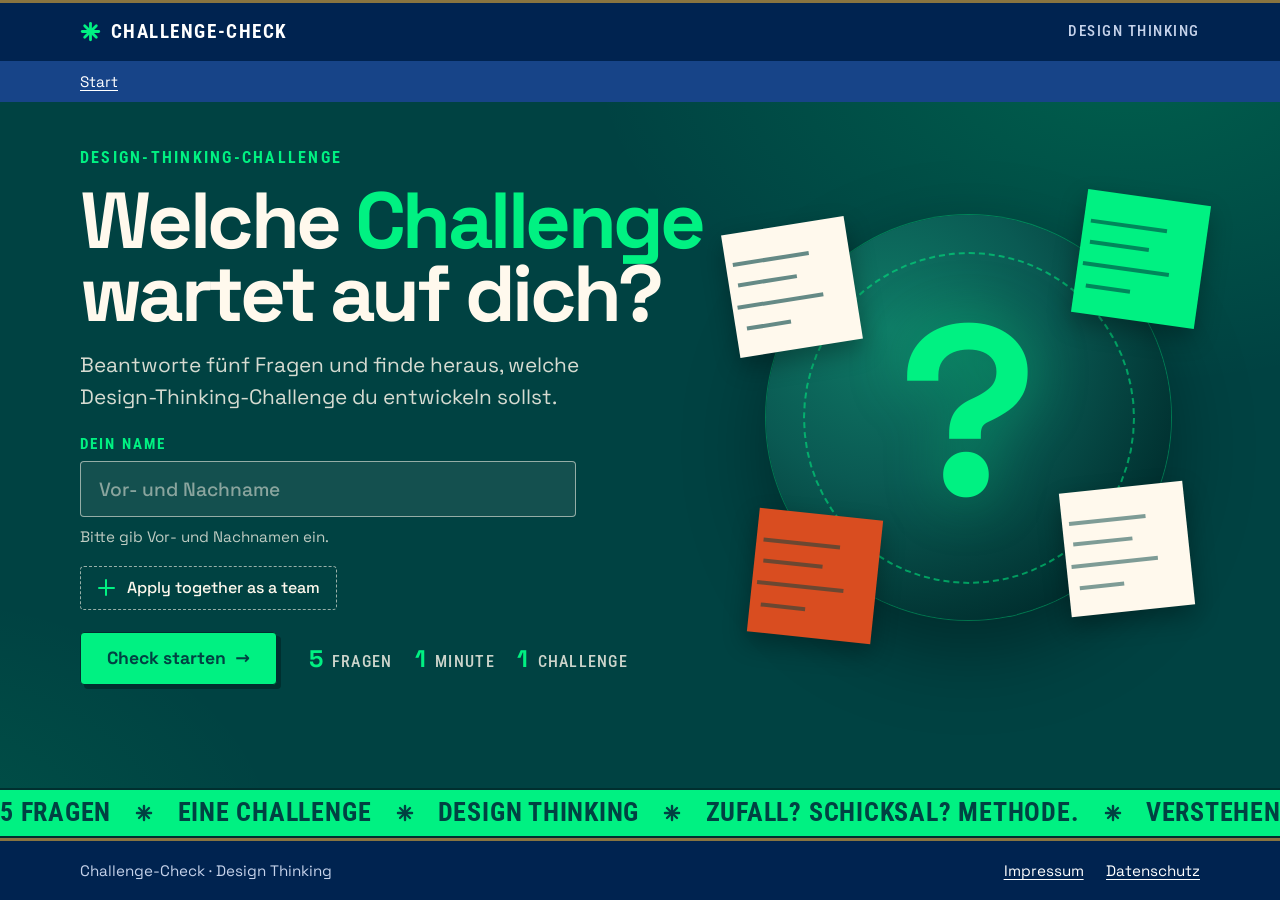
==== commit 16317752: "Name bestimmt die Challenge, Team-Eingabe, Namensliste als Prüfwerte - Startseite: Eingabe von Vor- " ====
--- a/index.html
+++ b/index.html
@@ -48,14 +48,33 @@
           <h1 id="start-titel">Welche <em>Challenge</em> wartet auf dich?</h1>
           <p class="lead">Beantworte <span data-anzahl>fünf</span> Fragen und finde heraus, welche Design-Thinking-Challenge du entwickeln sollst.</p>
           <p class="fehler" id="fehler" role="alert" hidden></p>
-          <div class="start-aktion">
-            <button type="button" class="btn btn-neon" id="los">Check starten <span aria-hidden="true">→</span></button>
-            <ul class="fakten" aria-label="Auf einen Blick">
-              <li><strong data-anzahl-zahl>5</strong> Fragen</li>
-              <li><strong data-minuten>1</strong> <span data-minuten-einheit>Minute</span></li>
-              <li><strong>1</strong> Challenge</li>
-            </ul>
-          </div>
+          <form class="name-form" id="name-form" novalidate autocomplete="off">
+            <div class="feld">
+              <label for="name">Dein Name</label>
+              <input type="text" id="name" name="name" autocomplete="name" autocapitalize="words" spellcheck="false" enterkeyhint="go" placeholder="Vor- und Nachname" aria-describedby="name-hinweis name-fehler" required>
+              <p class="feld-hinweis" id="name-hinweis">Bitte gib Vor- und Nachnamen ein.</p>
+              <p class="feld-fehler" id="name-fehler" role="alert" hidden></p>
+            </div>
+
+            <button type="button" class="team-toggle" id="team-toggle" aria-expanded="false" aria-controls="team-feld">
+              <span class="plus" aria-hidden="true"></span>Apply together as a team
+            </button>
+
+            <div class="feld" id="team-feld" hidden>
+              <label for="team-name">Name deiner Kollegin oder deines Kollegen</label>
+              <input type="text" id="team-name" name="team-name" autocomplete="off" autocapitalize="words" spellcheck="false" enterkeyhint="go" placeholder="Vor- und Nachname" aria-describedby="team-name-fehler">
+              <p class="feld-fehler" id="team-name-fehler" role="alert" hidden></p>
+            </div>
+
+            <div class="start-aktion">
+              <button type="submit" class="btn btn-neon" id="los">Check starten <span aria-hidden="true">→</span></button>
+              <ul class="fakten" aria-label="Auf einen Blick">
+                <li><strong data-anzahl-zahl>5</strong> Fragen</li>
+                <li><strong data-minuten>1</strong> <span data-minuten-einheit>Minute</span></li>
+                <li><strong>1</strong> Challenge</li>
+              </ul>
+            </div>
+          </form>
         </div>
 
         <div class="deko" aria-hidden="true">
@@ -110,7 +129,7 @@
           <a class="btn btn-navy" id="e-link" href="#" target="_blank" rel="noopener" hidden>Mehr zur Challenge <span aria-hidden="true">↗</span></a>
         </div>
         <div class="aktionen">
-          <button type="button" class="btn btn-neon" id="nochmal">Nochmal spielen</button>
+          <button type="button" class="btn btn-neon" id="nochmal">Mit anderem Namen starten</button>
           <button type="button" class="btn btn-ghost" id="teilen">Ergebnis teilen</button>
         </div>
         <p class="status" id="teilen-status" role="status"></p>
@@ -135,6 +154,8 @@
   <script src="js/zufall.js"></script>
   <script src="js/fragen.js"></script>
   <script src="js/ergebnisse.js"></script>
+  <script src="js/namen.js"></script>
+  <script src="js/zuordnung.js"></script>
   <script src="js/quiz.js"></script>
 </body>
 </html>
--- a/css/challenge-check.css
+++ b/css/challenge-check.css
@@ -140,18 +140,51 @@
 .btn-navy:focus-visible { outline-color: var(--link); }
 
 /* ---------- Start ---------- */
+#s-start { padding-top: clamp(1.5rem, 4vw, 3rem); }
 .start { display: grid; gap: 3rem; align-items: center; }
 @media (min-width: 900px) { .start { grid-template-columns: 1.15fr .85fr; gap: 2rem; } }
 
 .start h1 {
-  margin: 0 0 1.6rem; font: 700 clamp(3rem, 7.4vw, 6.5rem)/.92 var(--f-kopf);
+  margin: 0 0 1.2rem; font: 700 clamp(3rem, 6.2vw, 5.4rem)/.92 var(--f-kopf);
   letter-spacing: -.045em; color: var(--creme); hyphens: manual; overflow-wrap: break-word;
 }
 .start h1 em { font-style: normal; color: var(--neon); white-space: nowrap; }
-.lead { margin: 0 0 2rem; max-width: 34rem; font-size: clamp(1.1rem, 2vw, 1.3rem); color: rgba(255, 249, 237, .84); }
-.fehler { margin: 0 0 1.5rem; padding: .8rem 1rem; background: var(--orange); color: #fff; border-radius: 4px; font-weight: 500; }
-
-.start-aktion { display: flex; flex-wrap: wrap; align-items: center; gap: 1.2rem 2rem; }
+.lead { margin: 0 0 1.5rem; max-width: 34rem; font-size: clamp(1.1rem, 2vw, 1.3rem); color: rgba(255, 249, 237, .84); }
+.fehler { margin: 0 0 1.5rem; padding: .8rem 1rem; background: #a63513; color: #fff; border-radius: 4px; font-weight: 500; }
+
+/* Namenseingabe */
+.name-form { display: grid; gap: 1.1rem; max-width: 38rem; }
+.feld { max-width: 31rem; }
+.feld label {
+  display: block; margin-bottom: .55rem; font: 700 .95rem/1 var(--f-cond); text-transform: uppercase;
+  letter-spacing: .14em; color: var(--neon);
+}
+.feld input {
+  width: 100%; padding: .95rem 1.1rem; font: 500 1.2rem/1.2 var(--f-kopf); color: var(--creme);
+  background: rgba(255, 249, 237, .08); border: 1.5px solid rgba(255, 249, 237, .55); border-radius: 4px;
+  transition: border-color .15s, box-shadow .15s, background .15s;
+}
+.feld input::placeholder { color: rgba(255, 249, 237, .5); }
+.feld input:focus { outline: none; border-color: var(--neon); background: rgba(255, 249, 237, .12); box-shadow: 0 0 0 3px rgba(0, 241, 130, .35); }
+.feld input[aria-invalid="true"] { border-color: #ff9a7b; }
+.feld-hinweis { margin: .5rem 0 0; font-size: .95rem; color: rgba(255, 249, 237, .75); }
+.feld-fehler { margin: .6rem 0 0; padding-left: .8rem; border-left: 4px solid var(--orange); color: #ffc9b8; font-weight: 500; }
+
+.team-toggle {
+  justify-self: start; display: inline-flex; align-items: center; gap: .75rem; padding: .7rem 1.05rem; cursor: pointer;
+  background: none; color: var(--creme); border: 1.5px dashed rgba(255, 249, 237, .6); border-radius: 4px;
+  font: 500 1rem/1.2 var(--f-kopf); transition: border-color .15s, color .15s;
+}
+.team-toggle .plus { position: relative; width: 1.05rem; height: 1.05rem; flex: none; transition: transform .2s; }
+.team-toggle .plus::before, .team-toggle .plus::after { content: ""; position: absolute; background: var(--neon); border-radius: 1px; }
+.team-toggle .plus::before { left: 0; right: 0; top: 50%; height: 2px; margin-top: -1px; }
+.team-toggle .plus::after { top: 0; bottom: 0; left: 50%; width: 2px; margin-left: -1px; }
+.team-toggle[aria-expanded="true"] { border-style: solid; border-color: var(--neon); }
+.team-toggle[aria-expanded="true"] .plus { transform: rotate(45deg); }
+@media (hover: hover) { .team-toggle:hover { border-color: var(--neon); color: var(--neon); } }
+.btn:disabled { opacity: .6; cursor: progress; }
+
+.start-aktion { display: flex; flex-wrap: wrap; align-items: center; gap: 1.2rem 2rem; margin-top: .3rem; }
 .fakten { list-style: none; margin: 0; padding: 0; display: flex; gap: 1.4rem; font: 500 1rem/1 var(--f-cond); text-transform: uppercase; letter-spacing: .08em; color: rgba(255, 249, 237, .8); }
 .fakten strong { color: var(--neon); font: 700 1.5rem/1 var(--f-kopf); margin-right: .25rem; letter-spacing: 0; }
 
@@ -284,6 +317,7 @@
   .leiste-innen { gap: 1rem; }
   .segmente { flex-basis: 150px; }
   .btn { width: 100%; }
+  .team-toggle { justify-self: stretch; justify-content: center; }
   .fakten { gap: 1rem; font-size: .9rem; }
   .start { gap: 2rem; }
   .deko { width: min(78%, 320px); }
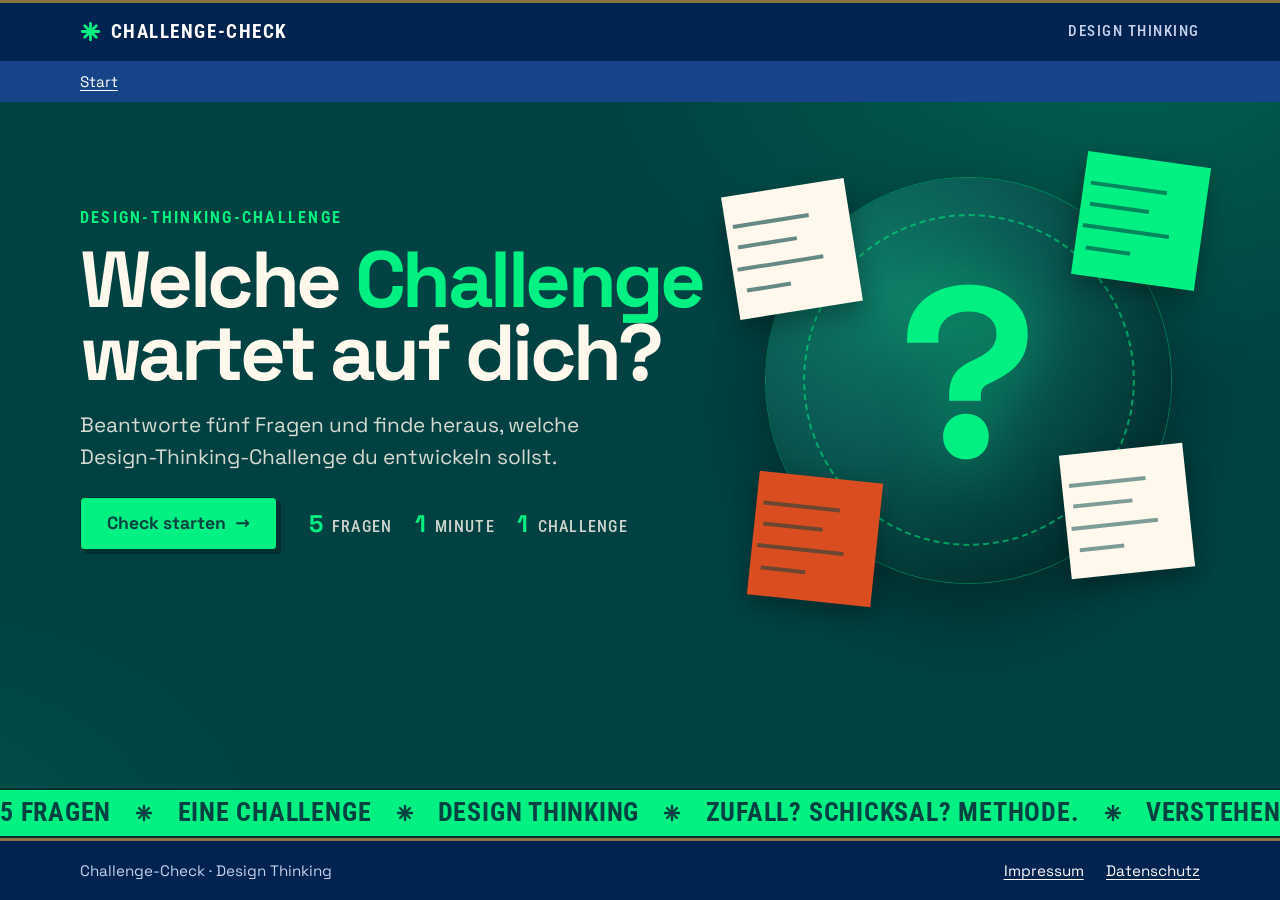
==== commit 96633c9e: "Matrikelnummer statt Name, eigene Eingabe-Ansicht, gehashte Liste, Cache-Schutz - Startseite zeigt w" ====
--- a/index.html
+++ b/index.html
@@ -10,7 +10,7 @@
   <meta property="og:description" content="Fünf Fragen, eine Challenge: Welche Design-Thinking-Challenge wartet auf dich?">
   <link rel="icon" href="favicon.svg" type="image/svg+xml">
   <link rel="preload" href="fonts/space-grotesk-latin-700-normal.woff2" as="font" type="font/woff2" crossorigin>
-  <link rel="stylesheet" href="css/challenge-check.css">
+  <link rel="stylesheet" href="css/challenge-check.css?v=f51d65b7">
 </head>
 <body data-screen="start">
   <a class="skip" href="#main">Zum Inhalt springen</a>
@@ -48,33 +48,14 @@
           <h1 id="start-titel">Welche <em>Challenge</em> wartet auf dich?</h1>
           <p class="lead">Beantworte <span data-anzahl>fünf</span> Fragen und finde heraus, welche Design-Thinking-Challenge du entwickeln sollst.</p>
           <p class="fehler" id="fehler" role="alert" hidden></p>
-          <form class="name-form" id="name-form" novalidate autocomplete="off">
-            <div class="feld">
-              <label for="name">Dein Name</label>
-              <input type="text" id="name" name="name" autocomplete="name" autocapitalize="words" spellcheck="false" enterkeyhint="go" placeholder="Vor- und Nachname" aria-describedby="name-hinweis name-fehler" required>
-              <p class="feld-hinweis" id="name-hinweis">Bitte gib Vor- und Nachnamen ein.</p>
-              <p class="feld-fehler" id="name-fehler" role="alert" hidden></p>
-            </div>
-
-            <button type="button" class="team-toggle" id="team-toggle" aria-expanded="false" aria-controls="team-feld">
-              <span class="plus" aria-hidden="true"></span>Apply together as a team
-            </button>
-
-            <div class="feld" id="team-feld" hidden>
-              <label for="team-name">Name deiner Kollegin oder deines Kollegen</label>
-              <input type="text" id="team-name" name="team-name" autocomplete="off" autocapitalize="words" spellcheck="false" enterkeyhint="go" placeholder="Vor- und Nachname" aria-describedby="team-name-fehler">
-              <p class="feld-fehler" id="team-name-fehler" role="alert" hidden></p>
-            </div>
-
-            <div class="start-aktion">
-              <button type="submit" class="btn btn-neon" id="los">Check starten <span aria-hidden="true">→</span></button>
-              <ul class="fakten" aria-label="Auf einen Blick">
-                <li><strong data-anzahl-zahl>5</strong> Fragen</li>
-                <li><strong data-minuten>1</strong> <span data-minuten-einheit>Minute</span></li>
-                <li><strong>1</strong> Challenge</li>
-              </ul>
-            </div>
-          </form>
+          <div class="start-aktion">
+            <button type="button" class="btn btn-neon" id="los">Check starten <span aria-hidden="true">→</span></button>
+            <ul class="fakten" aria-label="Auf einen Blick">
+              <li><strong data-anzahl-zahl>5</strong> Fragen</li>
+              <li><strong data-minuten>1</strong> <span data-minuten-einheit>Minute</span></li>
+              <li><strong>1</strong> Challenge</li>
+            </ul>
+          </div>
         </div>
 
         <div class="deko" aria-hidden="true">
@@ -90,7 +71,39 @@
       </div>
     </section>
 
-    <!-- 2. Frage -->
+    <!-- 2. Matrikelnummer -->
+    <section class="screen" id="s-id" aria-labelledby="id-titel" hidden>
+      <div class="frage-wrap">
+        <p class="frage-nr" aria-hidden="true"><span>#</span><span class="von">Matrikelnummer</span></p>
+        <form class="karte" id="id-form" novalidate autocomplete="off">
+          <h2 id="id-titel" tabindex="-1">Wie lautet deine Matrikelnummer?</h2>
+
+          <div class="feld">
+            <label for="matrikel">Deine Matrikelnummer</label>
+            <input type="text" id="matrikel" name="matrikel" inputmode="numeric" pattern="[0-9]*" autocomplete="off" spellcheck="false" enterkeyhint="go" placeholder="z. B. 1234567" aria-describedby="matrikel-hinweis matrikel-fehler" required>
+            <p class="feld-hinweis" id="matrikel-hinweis">Nur Ziffern. Die Nummer bleibt in deinem Browser und wird nicht gespeichert.</p>
+            <p class="feld-fehler" id="matrikel-fehler" role="alert" hidden></p>
+          </div>
+
+          <button type="button" class="team-toggle" id="team-toggle" aria-expanded="false" aria-controls="team-feld">
+            <span class="plus" aria-hidden="true"></span>Apply together as a team
+          </button>
+
+          <div class="feld" id="team-feld" hidden>
+            <label for="team-matrikel">Matrikelnummer deiner Kollegin oder deines Kollegen</label>
+            <input type="text" id="team-matrikel" name="team-matrikel" inputmode="numeric" pattern="[0-9]*" autocomplete="off" spellcheck="false" enterkeyhint="go" placeholder="z. B. 7654321" aria-describedby="team-matrikel-fehler">
+            <p class="feld-fehler" id="team-matrikel-fehler" role="alert" hidden></p>
+          </div>
+
+          <div class="id-aktion">
+            <button type="button" class="btn-text" id="id-zurueck">← Zurück</button>
+            <button type="submit" class="btn btn-neon" id="id-weiter">Weiter <span aria-hidden="true">→</span></button>
+          </div>
+        </form>
+      </div>
+    </section>
+
+    <!-- 3. Frage -->
     <section class="screen" id="s-frage" aria-labelledby="frage-text" hidden>
       <div class="frage-wrap">
         <p class="frage-nr" aria-hidden="true"><span id="nr">01</span><span class="von" id="von">/5</span></p>
@@ -105,7 +118,7 @@
       </div>
     </section>
 
-    <!-- 3. Auswertung -->
+    <!-- 4. Auswertung -->
     <section class="screen" id="s-laden" aria-labelledby="laden-text" hidden>
       <div class="laden">
         <svg class="laden-ring" viewBox="0 0 100 100" aria-hidden="true">
@@ -116,7 +129,7 @@
       </div>
     </section>
 
-    <!-- 4. Ergebnis -->
+    <!-- 5. Ergebnis -->
     <section class="screen" id="s-ergebnis" aria-labelledby="e-titel" hidden>
       <div class="ergebnis">
         <p class="e-kopf" id="e-kopf"></p>
@@ -129,7 +142,7 @@
           <a class="btn btn-navy" id="e-link" href="#" target="_blank" rel="noopener" hidden>Mehr zur Challenge <span aria-hidden="true">↗</span></a>
         </div>
         <div class="aktionen">
-          <button type="button" class="btn btn-neon" id="nochmal">Mit anderem Namen starten</button>
+          <button type="button" class="btn btn-neon" id="nochmal">Mit anderer Matrikelnummer</button>
           <button type="button" class="btn btn-ghost" id="teilen">Ergebnis teilen</button>
         </div>
         <p class="status" id="teilen-status" role="status"></p>
@@ -151,11 +164,11 @@
 
   <canvas id="konfetti" aria-hidden="true"></canvas>
 
-  <script src="js/zufall.js"></script>
-  <script src="js/fragen.js"></script>
-  <script src="js/ergebnisse.js"></script>
-  <script src="js/namen.js"></script>
-  <script src="js/zuordnung.js"></script>
-  <script src="js/quiz.js"></script>
+  <script src="js/zufall.js?v=f2165a11"></script>
+  <script src="js/fragen.js?v=b694b6b7"></script>
+  <script src="js/ergebnisse.js?v=7bf9f22d"></script>
+  <script src="js/matrikel.js?v=14232dd2"></script>
+  <script src="js/zuordnung.js?v=f1b3181a"></script>
+  <script src="js/quiz.js?v=4b3f14c7"></script>
 </body>
 </html>
--- a/css/challenge-check.css
+++ b/css/challenge-check.css
@@ -103,7 +103,7 @@
 .segmente i { flex: 1; height: 6px; border-radius: 2px; background: rgba(255, 255, 255, .28); transition: background .3s; }
 .segmente i.an { background: var(--neon); }
 .segmente i.jetzt { background: #fff; }
-body[data-screen="start"] .segmente { visibility: hidden; }
+body[data-screen="start"] .segmente, body[data-screen="id"] .segmente { visibility: hidden; }
 
 /* ---------- Bühne ---------- */
 main {
@@ -152,36 +152,39 @@
 .lead { margin: 0 0 1.5rem; max-width: 34rem; font-size: clamp(1.1rem, 2vw, 1.3rem); color: rgba(255, 249, 237, .84); }
 .fehler { margin: 0 0 1.5rem; padding: .8rem 1rem; background: #a63513; color: #fff; border-radius: 4px; font-weight: 500; }
 
-/* Namenseingabe */
-.name-form { display: grid; gap: 1.1rem; max-width: 38rem; }
-.feld { max-width: 31rem; }
+/* Matrikelnummer-Ansicht (Formular in der weißen Karte) */
+#id-form { display: grid; gap: 1.2rem; }
+#id-form h2 { margin-bottom: .4rem; }
 .feld label {
   display: block; margin-bottom: .55rem; font: 700 .95rem/1 var(--f-cond); text-transform: uppercase;
-  letter-spacing: .14em; color: var(--neon);
+  letter-spacing: .14em; color: var(--navy);
 }
 .feld input {
-  width: 100%; padding: .95rem 1.1rem; font: 500 1.2rem/1.2 var(--f-kopf); color: var(--creme);
-  background: rgba(255, 249, 237, .08); border: 1.5px solid rgba(255, 249, 237, .55); border-radius: 4px;
-  transition: border-color .15s, box-shadow .15s, background .15s;
-}
-.feld input::placeholder { color: rgba(255, 249, 237, .5); }
-.feld input:focus { outline: none; border-color: var(--neon); background: rgba(255, 249, 237, .12); box-shadow: 0 0 0 3px rgba(0, 241, 130, .35); }
-.feld input[aria-invalid="true"] { border-color: #ff9a7b; }
-.feld-hinweis { margin: .5rem 0 0; font-size: .95rem; color: rgba(255, 249, 237, .75); }
-.feld-fehler { margin: .6rem 0 0; padding-left: .8rem; border-left: 4px solid var(--orange); color: #ffc9b8; font-weight: 500; }
+  width: 100%; padding: .95rem 1.1rem; font: 500 1.4rem/1.2 var(--f-kopf); letter-spacing: .04em; color: var(--navy);
+  background: #fff; border: 1.5px solid rgba(0, 66, 66, .45); border-radius: 4px;
+  transition: border-color .15s, box-shadow .15s;
+}
+.feld input::placeholder { color: #8a9494; letter-spacing: 0; font-size: 1.1rem; }
+.feld input:focus { outline: none; border-color: var(--teal); box-shadow: 0 0 0 3px rgba(0, 241, 130, .55); }
+.feld input[aria-invalid="true"] { border-color: #c0391b; }
+.feld-hinweis { margin: .55rem 0 0; font-size: .95rem; color: #5a6464; }
+.feld-fehler { margin: .6rem 0 0; padding-left: .8rem; border-left: 4px solid var(--orange); color: #8f2a0d; font-weight: 500; }
 
 .team-toggle {
   justify-self: start; display: inline-flex; align-items: center; gap: .75rem; padding: .7rem 1.05rem; cursor: pointer;
-  background: none; color: var(--creme); border: 1.5px dashed rgba(255, 249, 237, .6); border-radius: 4px;
-  font: 500 1rem/1.2 var(--f-kopf); transition: border-color .15s, color .15s;
+  background: none; color: var(--navy); border: 1.5px dashed rgba(0, 35, 80, .55); border-radius: 4px;
+  font: 500 1rem/1.2 var(--f-kopf); transition: border-color .15s, background .15s;
 }
 .team-toggle .plus { position: relative; width: 1.05rem; height: 1.05rem; flex: none; transition: transform .2s; }
-.team-toggle .plus::before, .team-toggle .plus::after { content: ""; position: absolute; background: var(--neon); border-radius: 1px; }
+.team-toggle .plus::before, .team-toggle .plus::after { content: ""; position: absolute; background: var(--teal); border-radius: 1px; }
 .team-toggle .plus::before { left: 0; right: 0; top: 50%; height: 2px; margin-top: -1px; }
 .team-toggle .plus::after { top: 0; bottom: 0; left: 50%; width: 2px; margin-left: -1px; }
-.team-toggle[aria-expanded="true"] { border-style: solid; border-color: var(--neon); }
+.team-toggle:focus-visible { outline-color: var(--link); }
+.team-toggle[aria-expanded="true"] { border-style: solid; border-color: var(--teal); background: rgba(0, 241, 130, .16); }
 .team-toggle[aria-expanded="true"] .plus { transform: rotate(45deg); }
-@media (hover: hover) { .team-toggle:hover { border-color: var(--neon); color: var(--neon); } }
+@media (hover: hover) { .team-toggle:hover { border-color: var(--teal); background: rgba(0, 241, 130, .16); } }
+
+.id-aktion { display: flex; align-items: center; justify-content: space-between; gap: 1rem; margin-top: .6rem; }
 .btn:disabled { opacity: .6; cursor: progress; }
 
 .start-aktion { display: flex; flex-wrap: wrap; align-items: center; gap: 1.2rem 2rem; margin-top: .3rem; }
@@ -318,6 +321,8 @@
   .segmente { flex-basis: 150px; }
   .btn { width: 100%; }
   .team-toggle { justify-self: stretch; justify-content: center; }
+  .id-aktion { flex-direction: column-reverse; align-items: stretch; gap: .8rem; }
+  .id-aktion .btn-text { text-align: center; }
   .fakten { gap: 1rem; font-size: .9rem; }
   .start { gap: 2rem; }
   .deko { width: min(78%, 320px); }
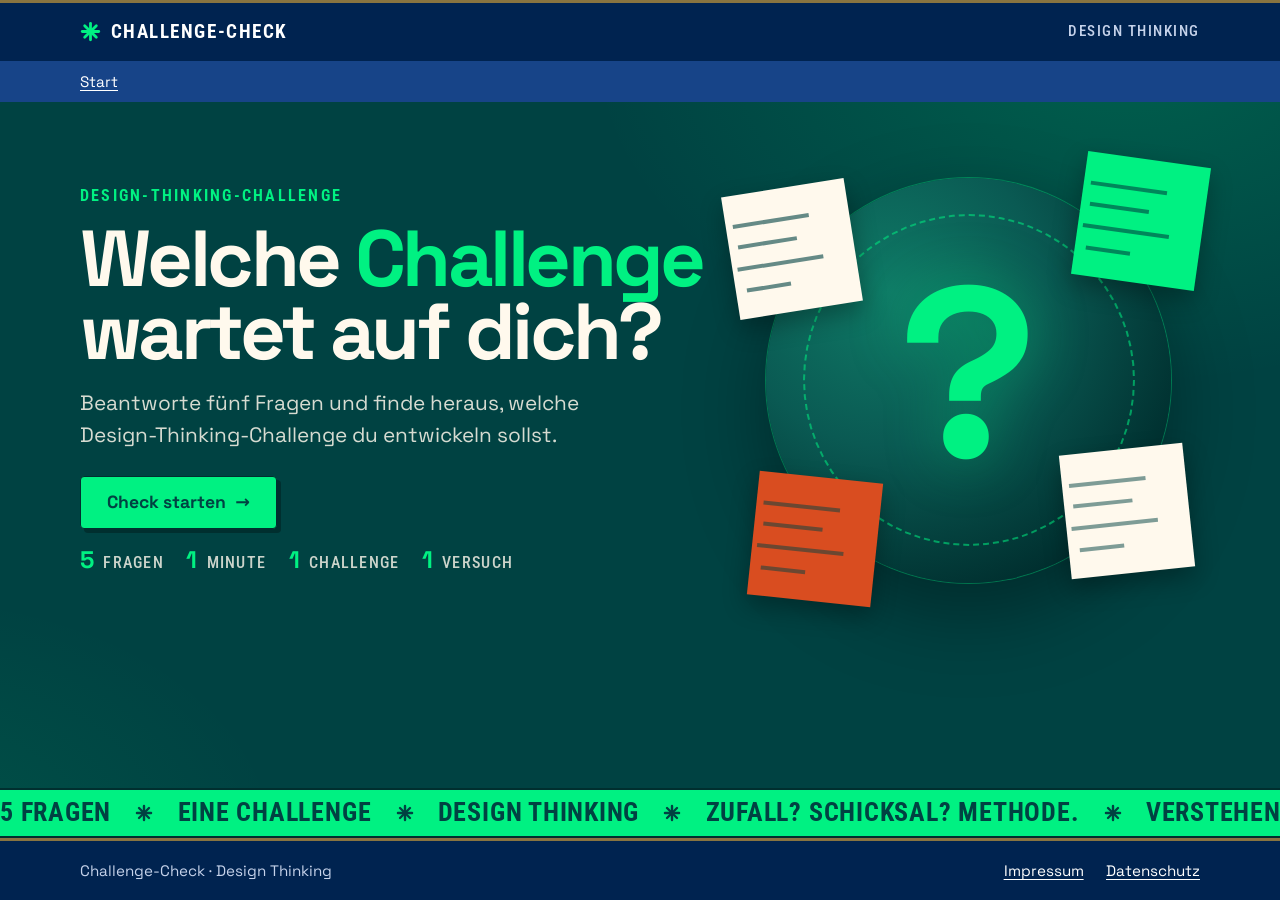
==== commit b46f93ce: "Check nur einmal pro Gerät (Cookie-Sperre), sechs Testnummern - Nach dem Abschluss wird das Cookie c" ====
--- a/index.html
+++ b/index.html
@@ -10,7 +10,7 @@
   <meta property="og:description" content="Fünf Fragen, eine Challenge: Welche Design-Thinking-Challenge wartet auf dich?">
   <link rel="icon" href="favicon.svg" type="image/svg+xml">
   <link rel="preload" href="fonts/space-grotesk-latin-700-normal.woff2" as="font" type="font/woff2" crossorigin>
-  <link rel="stylesheet" href="css/challenge-check.css?v=f51d65b7">
+  <link rel="stylesheet" href="css/challenge-check.css?v=bdf0a138">
 </head>
 <body data-screen="start">
   <a class="skip" href="#main">Zum Inhalt springen</a>
@@ -54,6 +54,7 @@
               <li><strong data-anzahl-zahl>5</strong> Fragen</li>
               <li><strong data-minuten>1</strong> <span data-minuten-einheit>Minute</span></li>
               <li><strong>1</strong> Challenge</li>
+              <li><strong>1</strong> Versuch</li>
             </ul>
           </div>
         </div>
@@ -80,8 +81,8 @@
 
           <div class="feld">
             <label for="matrikel">Deine Matrikelnummer</label>
-            <input type="text" id="matrikel" name="matrikel" inputmode="numeric" pattern="[0-9]*" autocomplete="off" spellcheck="false" enterkeyhint="go" placeholder="z. B. 1234567" aria-describedby="matrikel-hinweis matrikel-fehler" required>
-            <p class="feld-hinweis" id="matrikel-hinweis">Nur Ziffern. Die Nummer bleibt in deinem Browser und wird nicht gespeichert.</p>
+            <input type="text" id="matrikel" name="matrikel" inputmode="numeric" pattern="[0-9]*" autocomplete="off" spellcheck="false" enterkeyhint="go" placeholder="Nur Ziffern" aria-describedby="matrikel-hinweis matrikel-fehler" required>
+            <p class="feld-hinweis" id="matrikel-hinweis">Nur Ziffern. Die Nummer bleibt in deinem Browser. Den Check kannst du nur einmal machen, bitte prüfe deine Eingabe.</p>
             <p class="feld-fehler" id="matrikel-fehler" role="alert" hidden></p>
           </div>
 
@@ -91,7 +92,7 @@
 
           <div class="feld" id="team-feld" hidden>
             <label for="team-matrikel">Matrikelnummer deiner Kollegin oder deines Kollegen</label>
-            <input type="text" id="team-matrikel" name="team-matrikel" inputmode="numeric" pattern="[0-9]*" autocomplete="off" spellcheck="false" enterkeyhint="go" placeholder="z. B. 7654321" aria-describedby="team-matrikel-fehler">
+            <input type="text" id="team-matrikel" name="team-matrikel" inputmode="numeric" pattern="[0-9]*" autocomplete="off" spellcheck="false" enterkeyhint="go" placeholder="Nur Ziffern" aria-describedby="team-matrikel-fehler">
             <p class="feld-fehler" id="team-matrikel-fehler" role="alert" hidden></p>
           </div>
 
@@ -146,6 +147,7 @@
           <button type="button" class="btn btn-ghost" id="teilen">Ergebnis teilen</button>
         </div>
         <p class="status" id="teilen-status" role="status"></p>
+        <p class="e-sperre" id="e-sperre" hidden></p>
       </div>
     </section>
   </main>
@@ -166,9 +168,9 @@
 
   <script src="js/zufall.js?v=f2165a11"></script>
   <script src="js/fragen.js?v=b694b6b7"></script>
-  <script src="js/ergebnisse.js?v=7bf9f22d"></script>
-  <script src="js/matrikel.js?v=14232dd2"></script>
-  <script src="js/zuordnung.js?v=f1b3181a"></script>
-  <script src="js/quiz.js?v=4b3f14c7"></script>
+  <script src="js/ergebnisse.js?v=88f76d5f"></script>
+  <script src="js/matrikel.js?v=96912f67"></script>
+  <script src="js/zuordnung.js?v=7e5abf6d"></script>
+  <script src="js/quiz.js?v=315c9b3a"></script>
 </body>
 </html>
--- a/css/challenge-check.css
+++ b/css/challenge-check.css
@@ -287,6 +287,8 @@
 .karte-ergebnis .partner { font-size: .95rem; color: #5a6464; }
 .aktionen { display: flex; flex-wrap: wrap; justify-content: center; gap: 1rem; margin-top: 2rem; }
 .status { min-height: 1.6em; margin: 1rem 0 0; color: var(--neon); font-weight: 500; }
+.e-sperre { margin: .4rem 0 0; font-size: .95rem; color: rgba(255, 249, 237, .75); }
+body[data-gesperrt] #pfad-rest::before { content: none; }
 
 /* ---------- Laufband ---------- */
 .ticker { background: var(--neon); color: var(--teal); overflow: hidden; border-block: 2px solid var(--teal-tief); white-space: nowrap; }
